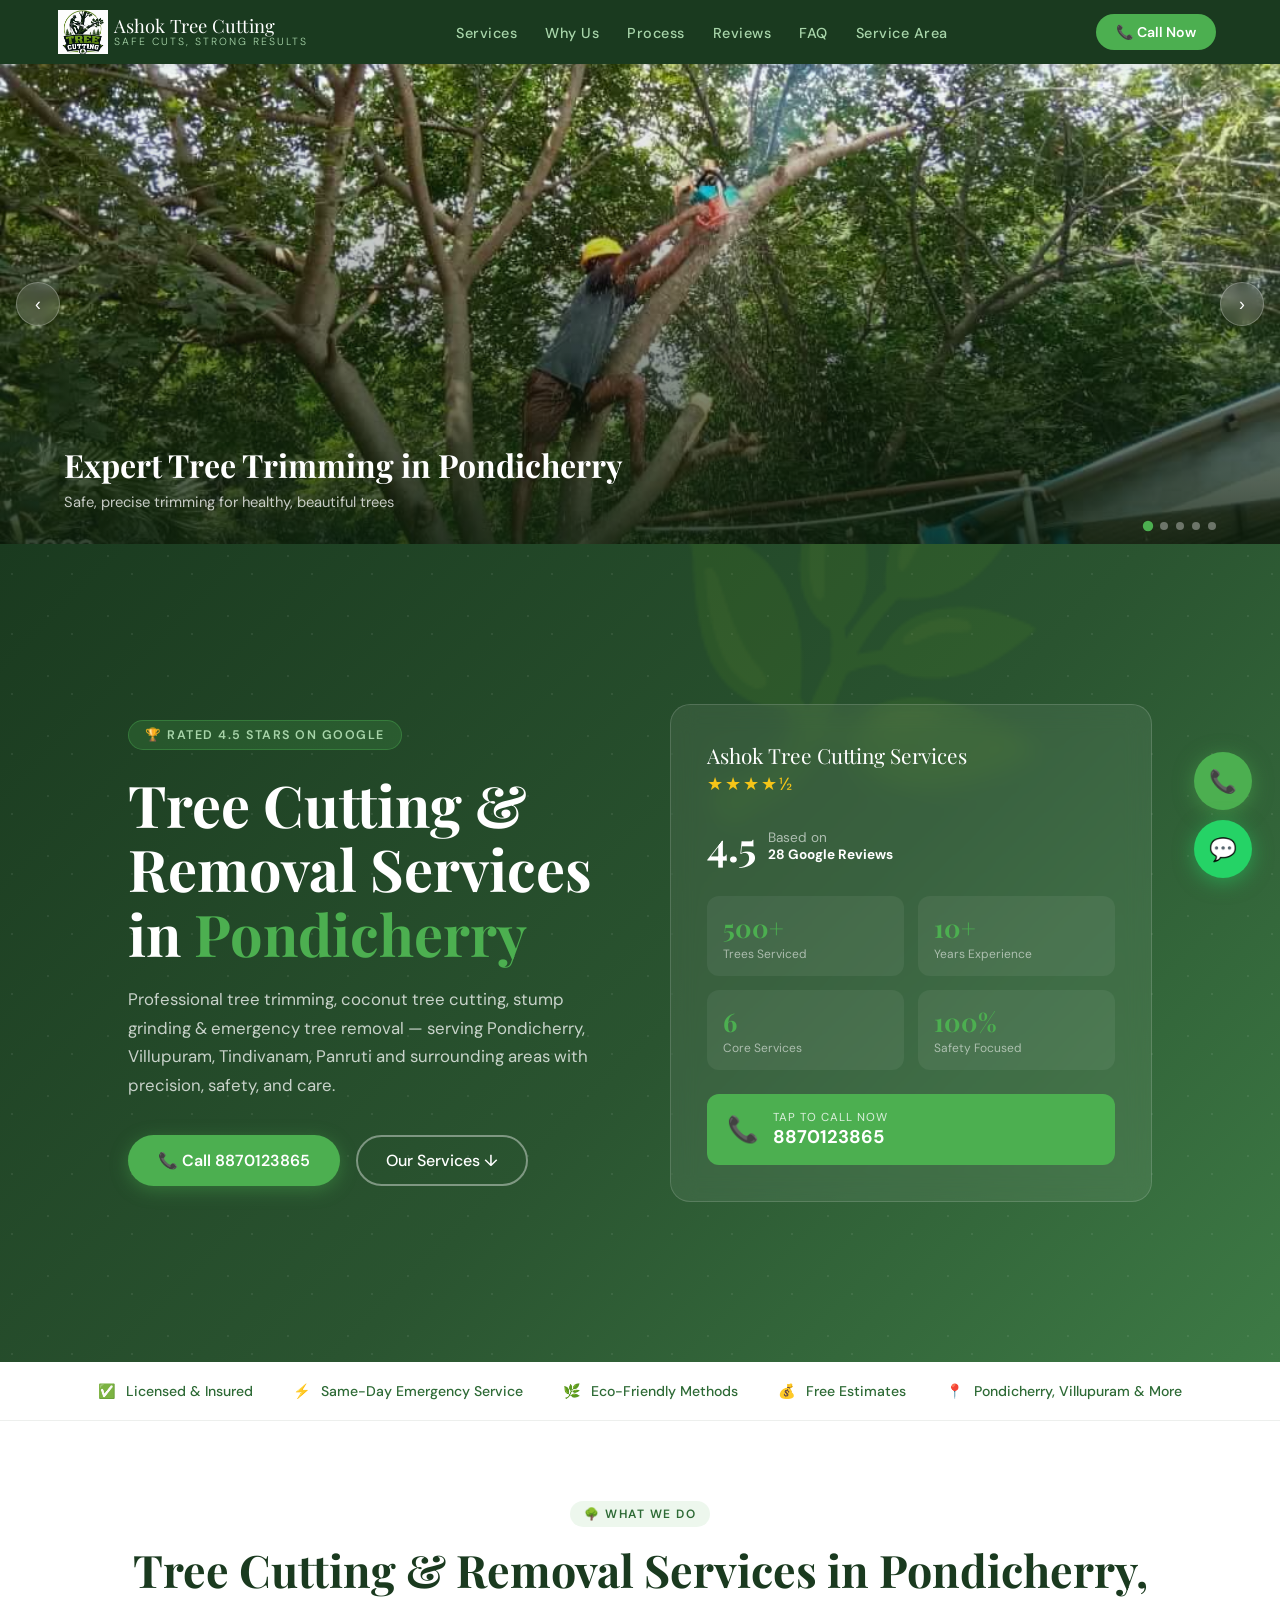
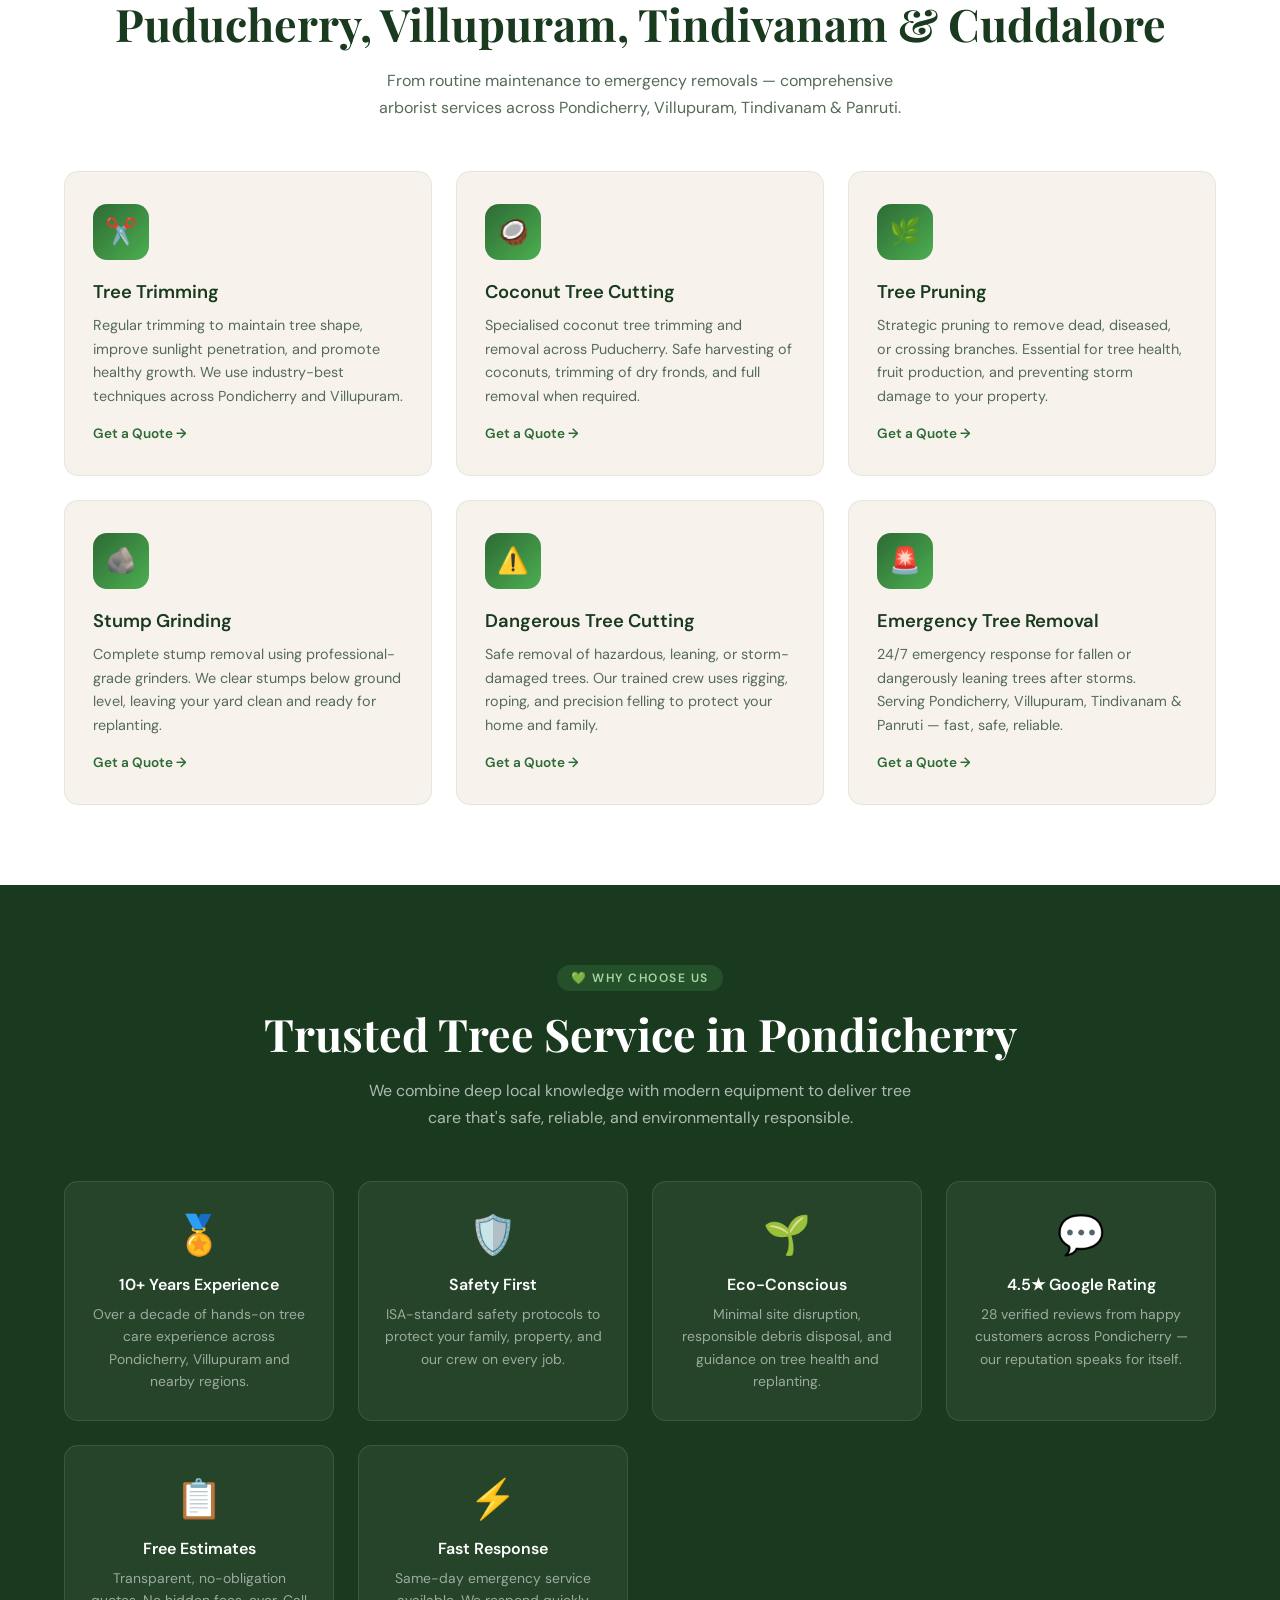
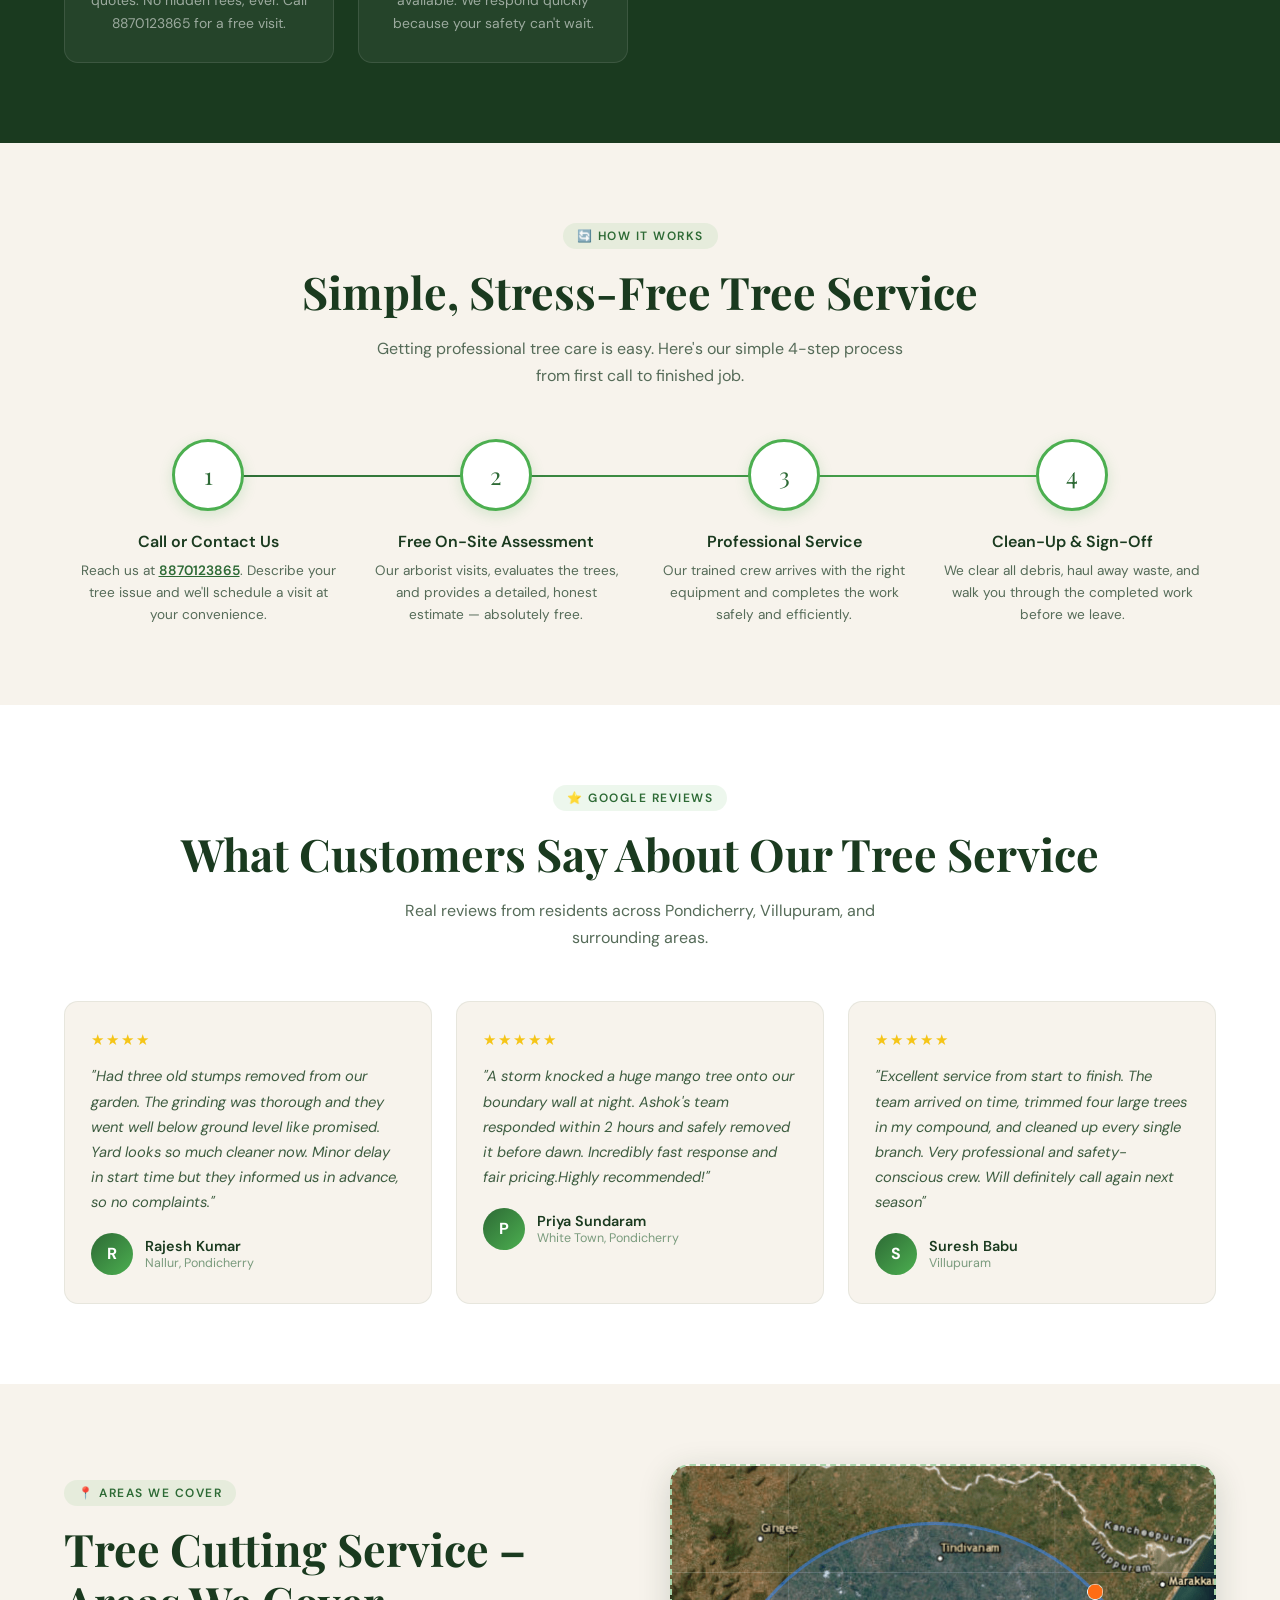
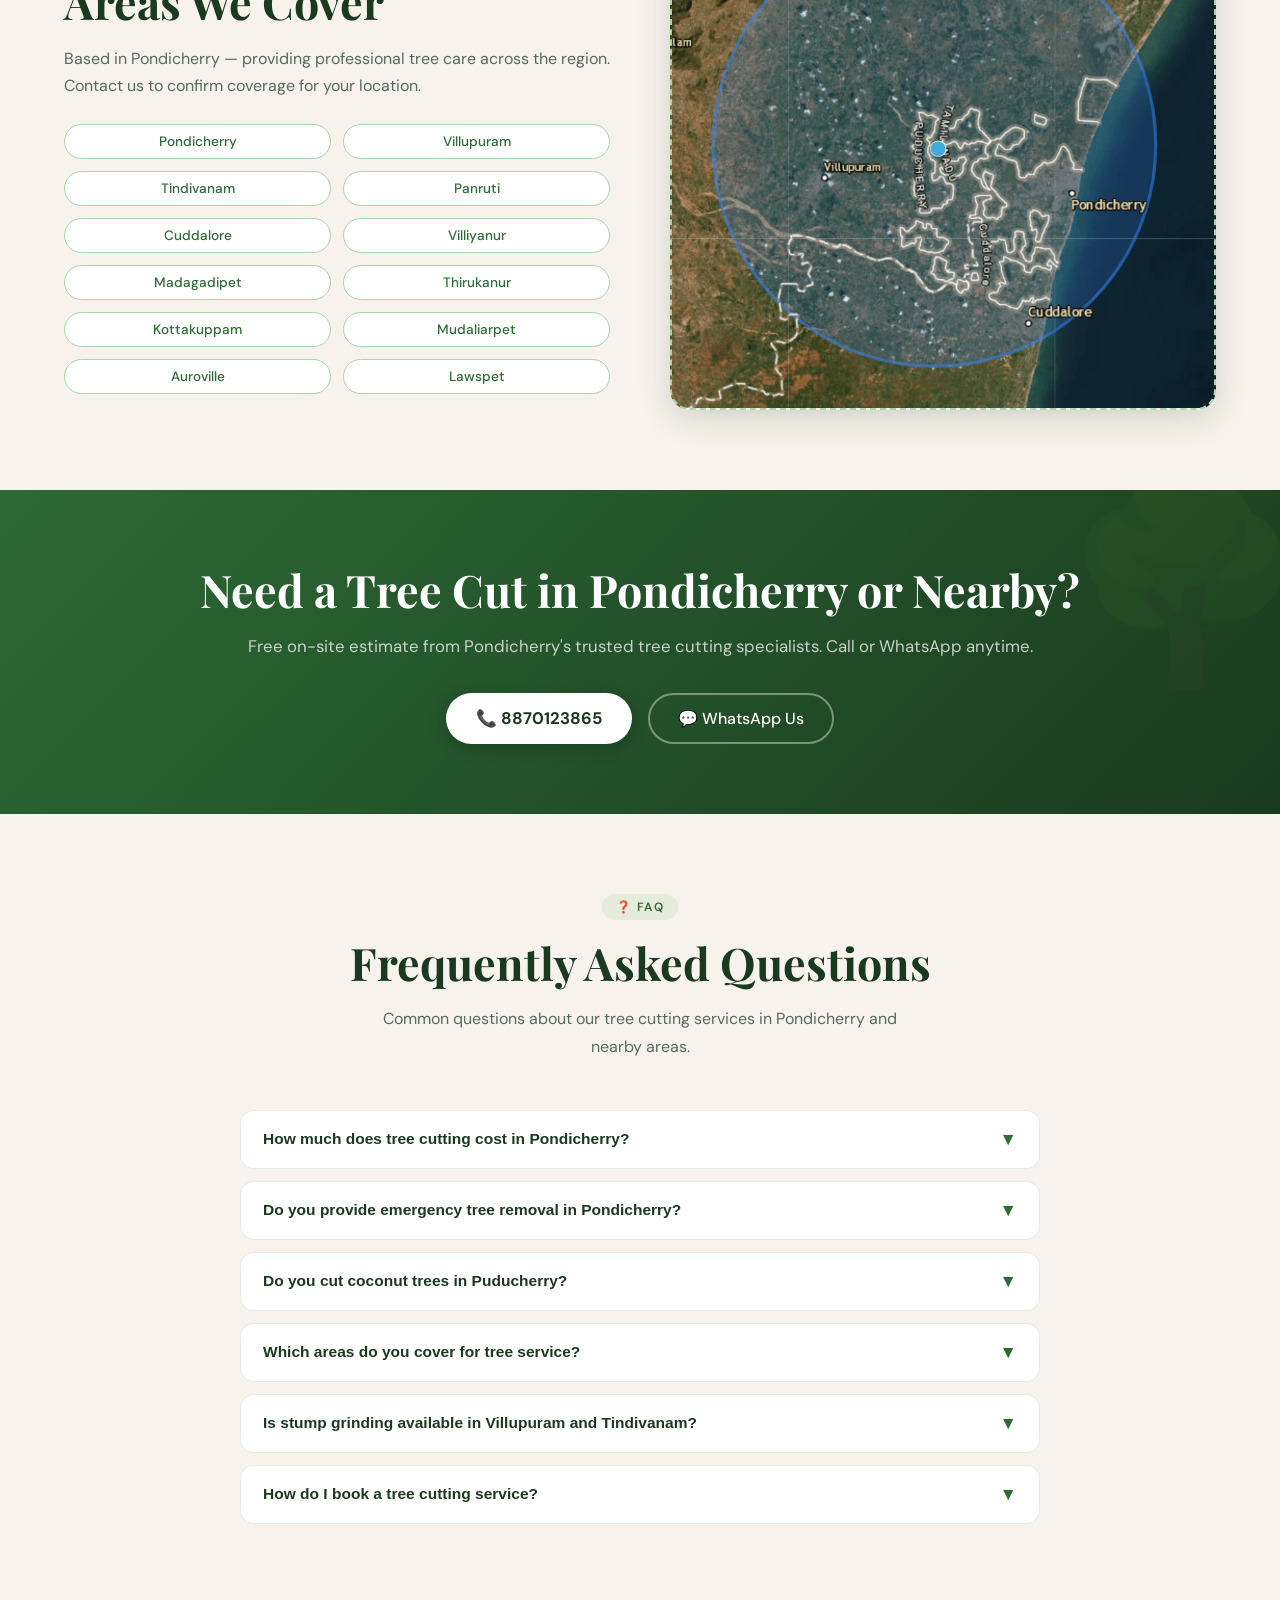
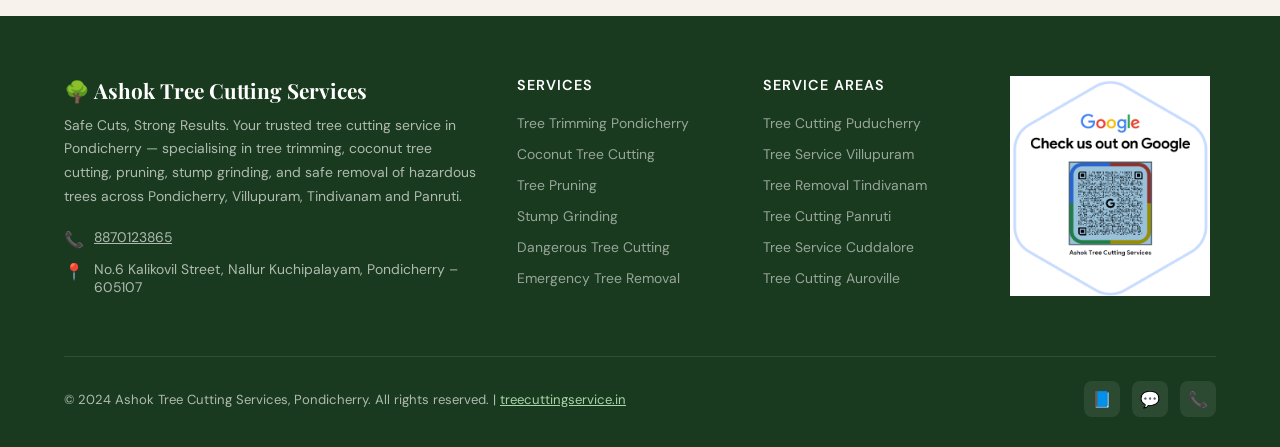
==== index.html @ ad593cc1 "fav icon changes" ====
<!DOCTYPE html>
<html lang="en">
<head>
  <meta charset="UTF-8" />
  <meta name="viewport" content="width=device-width, initial-scale=1.0"/>

  <!-- ════ PRIMARY SEO ════ -->
  <title>Tree Cutting Service in Pondicherry, Villupuram, Tindivanam & Panruti | Call 8870123865</title>
  <meta name="description" content="Professional tree cutting, coconut tree cutting, dangerous tree removal & stump grinding in Pondicherry, Villupuram, Tindivanam, Panruti, Cuddalore & nearby areas. Free estimates. Call 8870123865 anytime."/>
  <meta name="keywords" content="tree cutting Pondicherry, tree cutting near me, maram vettu Puducherry, tree removal Pondicherry, coconut tree cutting Puducherry, stump grinding Pondicherry, dangerous tree removal, tree trimming Villupuram, tree pruning Tindivanam, tree Pondicherry, emergency tree removal Panruti, tree cutting service Cuddalore, ped kato near me"/>
  <meta name="robots" content="index, follow, max-snippet:-1, max-image-preview:large, max-video-preview:-1"/>
  <meta name="author" content="Ashok Tree Cutting Services"/>
  <link rel="canonical" href="https://treecuttingservice.in/"/>

  
  <!-- ════ GEO TAGS ════ -->
  <meta name="geo.region" content="IN-PY"/>
  <meta name="geo.placename" content="Pondicherry, India"/>
  <meta name="geo.position" content="11.9416;79.8083"/>
  <meta name="ICBM" content="11.9416, 79.8083"/>

  <!-- ════ OPEN GRAPH ════ -->
  <meta property="og:title" content="Tree Cutting Service Pondicherry | Ashok Tree Cutting Services | 8870123865"/>
  <meta property="og:description" content="Expert tree cutting, pruning, stump grinding & emergency tree removal in Pondicherry, Villupuram, Tindivanam & Panruti. Rated 4.5★ on Google. Call now for a free estimate."/>
  <meta property="og:type" content="website"/>
  <meta property="og:url" content="https://treecuttingservice.in/"/>
  <meta property="og:image" content="https://treecuttingservice.in/images/tree-cutting-service.png"/>
  <meta property="og:image:alt" content="Professional tree cutting service in Pondicherry"/>
  <meta property="og:locale" content="en_IN"/>
  <meta property="og:site_name" content="Ashok Tree Cutting Services"/>

  <!-- ════ TWITTER CARD ════ -->
  <meta name="twitter:card" content="summary_large_image"/>
  <meta name="twitter:title" content="Tree Cutting Service Pondicherry | 8870123865"/>
  <meta name="twitter:description" content="Professional tree cutting & removal in Pondicherry, Villupuram, Tindivanam & Panruti. Free estimates. Call 8870123865."/>
  <meta name="twitter:image" content="https://treecuttingservice.in/images/tree-cutting-service.png"/>

  <!-- ════ FONTS ════ -->
  <link rel="preconnect" href="https://fonts.googleapis.com"/>
  <link rel="preconnect" href="https://fonts.gstatic.com" crossorigin/>
  <link href="https://fonts.googleapis.com/css2?family=Playfair+Display:wght@700;900&family=DM+Sans:wght@300;400;500;600&display=swap" rel="stylesheet"/>

  <!-- ════ SCHEMA — LocalBusiness + Service + FAQPage ════ --> 
  <link rel="icon" href="/images/favicon.ico" sizes="any">
<link rel="icon" type="image/png" href="/images/favicon-32x32.png">
<link rel="apple-touch-icon" href="/images/apple-touch-icon.png">

 <link rel="stylesheet" href="style.css" />
</head>
<body>

<!-- FLOATING BUTTONS -->
<a class="float-call" href="tel:8870123865" aria-label="Call Ashok Tree Cutting Services" title="Call Now">📞</a>
<a class="float-wa" href="https://wa.me/918870123865" aria-label="WhatsApp Ashok Tree Cutting Services" title="WhatsApp" target="_blank" rel="noopener">💬</a>

<!-- NAV -->
<nav id="main-nav" role="navigation" aria-label="Main navigation">
  <a class="nav-logo" href="/" aria-label="Ashok Tree Cutting Services Home">
    <div class="nav-logo-icon" aria-hidden="true"><img style="width: 50px;" src='images/tree-cutting-service.png'></div>
    <div class="nav-logo-text">
      Ashok Tree Cutting
      <span>Safe Cuts, Strong Results</span>
    </div>
  </a>
  <ul class="nav-links" role="menubar">
    <li role="none"><a href="#services" role="menuitem">Services</a></li>
    <li role="none"><a href="#whyus" role="menuitem">Why Us</a></li>
    <li role="none"><a href="#process" role="menuitem">Process</a></li>
    <li role="none"><a href="#reviews" role="menuitem">Reviews</a></li>
    <li role="none"><a href="#faq" role="menuitem">FAQ</a></li>
    <li role="none"><a href="#area" role="menuitem">Service Area</a></li>
  </ul>
  <a class="nav-cta" href="tel:8870123865">📞 Call Now</a>
  <button class="hamburger" id="hamburger-btn" aria-label="Toggle navigation menu" aria-expanded="false">
    <span></span><span></span><span></span>
  </button>
</nav>

<!-- IMAGE SLIDER — Work showcase -->
<div class="slider-section" aria-label="Our work photo gallery">
  <div class="slider-wrap" role="region" aria-label="Image slider">
    <div class="slide slide-1 active" role="img" aria-label="Professional tree trimming service in Pondicherry">
      <div class="slide-bg"></div>
      <div class="slide-caption">
        <h2>Expert Tree Trimming in Pondicherry</h2>
        <p>Safe, precise trimming for healthy, beautiful trees</p>
      </div>
    </div>
    <div class="slide slide-2" role="img" aria-label="Eco-friendly tree care and conservation">
      <div class="slide-bg"></div>
      <div class="slide-caption">
        <h2>Eco-Friendly Tree Care</h2>
        <p>We protect and nurture your trees using sustainable methods</p>
      </div>
    </div>
    <div class="slide slide-3" role="img" aria-label="Tree removal service after storm damage">
      <div class="slide-bg"></div>
      <div class="slide-caption">
        <h2>Emergency Tree Removal – 24/7</h2>
        <p>Storm damage? We respond fast to protect your home</p>
      </div>
    </div>
    <div class="slide slide-4" role="img" aria-label="Stump grinding and removal service">
      <div class="slide-bg"></div>
      <div class="slide-caption">
        <h2>Stump Grinding & Removal</h2>
        <p>Complete stump clearance for a clean, safe yard</p>
      </div>
    </div>
    <div class="slide slide-5" role="img" aria-label="Tree pruning service in Villupuram and Tindivanam">
      <div class="slide-bg"></div>
      <div class="slide-caption">
        <h2>Serving Villupuram, Tindivanam & Panruti</h2>
        <p>Professional arborist services across South Tamil Nadu</p>
      </div>
    </div>
    <button class="slider-btn prev" id="slider-prev" aria-label="Previous slide">&#8249;</button>
    <button class="slider-btn next" id="slider-next" aria-label="Next slide">&#8250;</button>
    <div class="slider-dots" role="tablist" aria-label="Slider navigation">
      <button class="dot active" data-slide="0" role="tab" aria-label="Slide 1" aria-selected="true"></button>
      <button class="dot" data-slide="1" role="tab" aria-label="Slide 2" aria-selected="false"></button>
      <button class="dot" data-slide="2" role="tab" aria-label="Slide 3" aria-selected="false"></button>
      <button class="dot" data-slide="3" role="tab" aria-label="Slide 4" aria-selected="false"></button>
      <button class="dot" data-slide="4" role="tab" aria-label="Slide 5" aria-selected="false"></button>
    </div>
  </div>
</div>

<!-- HERO -->
<section class="hero" aria-label="Hero section">
  <div class="hero-bg-pattern" aria-hidden="true"></div>
  <div class="hero-leaves" aria-hidden="true">🌿</div>
  <div class="hero-content">
    <div class="hero-left fade-in">
      <div class="hero-badge">🏆 Rated 4.5 Stars on Google</div>
      <h1>Tree Cutting &amp; Removal Services in <em>Pondicherry</em></h1>
      <p class="hero-desc">Professional tree trimming, coconut tree cutting, stump grinding &amp; emergency tree removal — serving Pondicherry, Villupuram, Tindivanam, Panruti and surrounding areas with precision, safety, and care.</p>
      <div class="hero-actions">
        <a class="btn-primary" href="tel:8870123865">📞 Call 8870123865</a>
        <a class="btn-outline" href="#services">Our Services ↓</a>
      </div>
    </div>
    <div class="hero-card fade-in" aria-label="Business rating card">
      <div>
        <div class="hero-card-title">Ashok Tree Cutting Services</div>
        <div class="stars" aria-label="4.5 stars out of 5">★★★★½</div>
      </div>
      <div class="rating-row">
        <div class="rating-num">4.5</div>
        <div class="rating-meta">Based on<br/><strong style="color:#fff">28 Google Reviews</strong></div>
      </div>
      <div class="stat-grid">
        <div class="stat-item"><div class="stat-num">500+</div><div class="stat-label">Trees Serviced</div></div>
        <div class="stat-item"><div class="stat-num">10+</div><div class="stat-label">Years Experience</div></div>
        <div class="stat-item"><div class="stat-num">6</div><div class="stat-label">Core Services</div></div>
        <div class="stat-item"><div class="stat-num">100%</div><div class="stat-label">Safety Focused</div></div>
      </div>
      <a class="contact-quick" href="tel:8870123865" aria-label="Call 8870123865">
        <div class="contact-quick-icon" aria-hidden="true">📞</div>
        <div class="contact-quick-text">
          <span>Tap to call now</span>
          <strong>8870123865</strong>
        </div>
      </a>
    </div>
  </div>
</section>

<!-- TRUST BAR -->
<div class="trust-bar" role="list" aria-label="Trust signals">
  <div class="trust-item" role="listitem"><span aria-hidden="true">✅</span> Licensed &amp; Insured</div>
  <div class="trust-item" role="listitem"><span aria-hidden="true">⚡</span> Same-Day Emergency Service</div>
  <div class="trust-item" role="listitem"><span aria-hidden="true">🌿</span> Eco-Friendly Methods</div>
  <div class="trust-item" role="listitem"><span aria-hidden="true">💰</span> Free Estimates</div>
  <div class="trust-item" role="listitem"><span aria-hidden="true">📍</span> Pondicherry, Villupuram &amp; More</div>
</div>

<!-- SERVICES -->
<section id="services" class="services-bg" aria-labelledby="services-heading">
  <div class="section-header centered fade-in">
    <div class="section-tag">🌳 What We Do</div>
    <h1 class="section-title" id="services-heading">Tree Cutting &amp; Removal Services in Pondicherry, Puducherry, Villupuram, Tindivanam & Cuddalore</h1> 
    <p class="section-subtitle">From routine maintenance to emergency removals — comprehensive arborist services across Pondicherry, Villupuram, Tindivanam &amp; Panruti.</p>
  </div>
  <div class="services-grid fade-in">
    <article class="service-card">
      <div class="service-icon" aria-hidden="true">✂️</div>
      <h3>Tree Trimming</h3>
      <p>Regular trimming to maintain tree shape, improve sunlight penetration, and promote healthy growth. We use industry-best techniques across Pondicherry and Villupuram.</p>
      <a class="service-link" href="tel:8870123865" aria-label="Call for tree trimming quote">Get a Quote →</a>
    </article>
    <article class="service-card">
      <div class="service-icon" aria-hidden="true">🥥</div>
      <h3>Coconut Tree Cutting</h3>
      <p>Specialised coconut tree trimming and removal across Puducherry. Safe harvesting of coconuts, trimming of dry fronds, and full removal when required.</p>
      <a class="service-link" href="tel:8870123865" aria-label="Call for coconut tree cutting quote">Get a Quote →</a>
    </article>
    <article class="service-card">
      <div class="service-icon" aria-hidden="true">🌿</div>
      <h3>Tree Pruning</h3>
      <p>Strategic pruning to remove dead, diseased, or crossing branches. Essential for tree health, fruit production, and preventing storm damage to your property.</p>
      <a class="service-link" href="tel:8870123865" aria-label="Call for tree pruning quote">Get a Quote →</a>
    </article>
    <article class="service-card">
      <div class="service-icon" aria-hidden="true">🪨</div>
      <h3>Stump Grinding</h3>
      <p>Complete stump removal using professional-grade grinders. We clear stumps below ground level, leaving your yard clean and ready for replanting.</p>
      <a class="service-link" href="tel:8870123865" aria-label="Call for stump grinding quote">Get a Quote →</a>
    </article>
    <article class="service-card">
      <div class="service-icon" aria-hidden="true">⚠️</div>
      <h3>Dangerous Tree Cutting</h3>
      <p>Safe removal of hazardous, leaning, or storm-damaged trees. Our trained crew uses rigging, roping, and precision felling to protect your home and family.</p>
      <a class="service-link" href="tel:8870123865" aria-label="Call for dangerous tree cutting quote">Get a Quote →</a>
    </article>
    <article class="service-card">
      <div class="service-icon" aria-hidden="true">🚨</div>
      <h3>Emergency Tree Removal</h3>
      <p>24/7 emergency response for fallen or dangerously leaning trees after storms. Serving Pondicherry, Villupuram, Tindivanam &amp; Panruti — fast, safe, reliable.</p>
      <a class="service-link" href="tel:8870123865" aria-label="Call for emergency tree removal">Get a Quote →</a>
    </article>
  </div>
</section>

<!-- WHY US -->
<section id="whyus" class="whyus-bg" aria-labelledby="whyus-heading">
  <div class="section-header centered fade-in">
    <div class="section-tag">💚 Why Choose Us</div>
    <h2 class="section-title" id="whyus-heading">Trusted Tree Service in Pondicherry</h2>
    <p class="section-subtitle">We combine deep local knowledge with modern equipment to deliver tree care that's safe, reliable, and environmentally responsible.</p>
  </div>
  <div class="whyus-grid fade-in">
    <div class="whyus-card"><div class="big-icon" aria-hidden="true">🏅</div><h4>10+ Years Experience</h4><p>Over a decade of hands-on tree care experience across Pondicherry, Villupuram and nearby regions.</p></div>
    <div class="whyus-card"><div class="big-icon" aria-hidden="true">🛡️</div><h4>Safety First</h4><p>ISA-standard safety protocols to protect your family, property, and our crew on every job.</p></div>
    <div class="whyus-card"><div class="big-icon" aria-hidden="true">🌱</div><h4>Eco-Conscious</h4><p>Minimal site disruption, responsible debris disposal, and guidance on tree health and replanting.</p></div>
    <div class="whyus-card"><div class="big-icon" aria-hidden="true">💬</div><h4>4.5★ Google Rating</h4><p>28 verified reviews from happy customers across Pondicherry — our reputation speaks for itself.</p></div>
    <div class="whyus-card"><div class="big-icon" aria-hidden="true">📋</div><h4>Free Estimates</h4><p>Transparent, no-obligation quotes. No hidden fees, ever. Call 8870123865 for a free visit.</p></div>
    <div class="whyus-card"><div class="big-icon" aria-hidden="true">⚡</div><h4>Fast Response</h4><p>Same-day emergency service available. We respond quickly because your safety can't wait.</p></div>
  </div>
</section>

<!-- PROCESS -->
<section id="process" class="process-bg" aria-labelledby="process-heading">
  <div class="section-header centered fade-in">
    <div class="section-tag">🔄 How It Works</div>
    <h2 class="section-title" id="process-heading">Simple, Stress-Free Tree Service</h2>
    <p class="section-subtitle">Getting professional tree care is easy. Here's our simple 4-step process from first call to finished job.</p>
  </div>
  <div class="process-steps fade-in">
    <div class="process-step"><div class="step-num">1</div><h4>Call or Contact Us</h4><p>Reach us at <a href="tel:8870123865" style="color:var(--green-mid);font-weight:600">8870123865</a>. Describe your tree issue and we'll schedule a visit at your convenience.</p></div>
    <div class="process-step"><div class="step-num">2</div><h4>Free On-Site Assessment</h4><p>Our arborist visits, evaluates the trees, and provides a detailed, honest estimate — absolutely free.</p></div>
    <div class="process-step"><div class="step-num">3</div><h4>Professional Service</h4><p>Our trained crew arrives with the right equipment and completes the work safely and efficiently.</p></div>
    <div class="process-step"><div class="step-num">4</div><h4>Clean-Up &amp; Sign-Off</h4><p>We clear all debris, haul away waste, and walk you through the completed work before we leave.</p></div>
  </div>
</section>

<!-- REVIEWS -->
<section id="reviews" class="testimonials-bg" aria-labelledby="reviews-heading">
  <div class="section-header centered fade-in">
    <div class="section-tag">⭐ Google Reviews</div>
    <h2 class="section-title" id="reviews-heading">What Customers Say About Our Tree Service</h2>
    <p class="section-subtitle">Real reviews from residents across Pondicherry, Villupuram, and surrounding areas.</p>
  </div>
  <div class="reviews-grid fade-in">
    <article class="review-card" itemscope itemtype="https://schema.org/Review">
      <div class="review-stars" aria-label="4 stars">★★★★</div>
      <p class="review-text" itemprop="reviewBody">"Had three old stumps removed from our garden. The grinding was thorough and they went well below ground level like promised. Yard looks so much cleaner now. Minor delay in start time but they informed us in advance, so no complaints."</p>
      <div class="reviewer" itemprop="author" itemscope itemtype="https://schema.org/Person">
        <div class="reviewer-avatar" aria-hidden="true">R</div>
        <div><div class="reviewer-name" itemprop="name">Rajesh Kumar</div><div class="reviewer-location">Nallur, Pondicherry</div></div>
      </div>
    </article>
    <article class="review-card" itemscope itemtype="https://schema.org/Review">
      <div class="review-stars" aria-label="5 stars">★★★★★</div>
      <p class="review-text" itemprop="reviewBody">"A storm knocked a huge mango tree onto our boundary wall at night. Ashok's team responded within 2 hours and safely removed it before dawn. Incredibly fast response and fair pricing.Highly recommended!"</p>
      <div class="reviewer" itemprop="author" itemscope itemtype="https://schema.org/Person">
        <div class="reviewer-avatar" aria-hidden="true">P</div>
        <div><div class="reviewer-name" itemprop="name">Priya Sundaram</div><div class="reviewer-location">White Town, Pondicherry</div></div>
      </div>
    </article>
    <article class="review-card" itemscope itemtype="https://schema.org/Review">
      <div class="review-stars" aria-label="5 stars">★★★★★</div>
      <p class="review-text" itemprop="reviewBody">"Excellent service from start to finish. The team arrived on time, trimmed four large trees in my compound, and cleaned up every single branch. Very professional and safety-conscious crew. Will definitely call again next season"</p>
      <div class="reviewer" itemprop="author" itemscope itemtype="https://schema.org/Person">
        <div class="reviewer-avatar" aria-hidden="true">S</div>
        <div><div class="reviewer-name" itemprop="name">Suresh Babu</div><div class="reviewer-location">Villupuram</div></div>
      </div>
    </article>
  </div>
</section>



<!-- SERVICE AREA -->
<section id="area" class="area-bg" aria-labelledby="area-heading">
  <div class="area-grid fade-in">
    <div>
      <div class="section-tag">📍 Areas We Cover</div>
      <h2 class="section-title" id="area-heading">Tree Cutting Service – Areas We Cover</h2>
      <p class="section-subtitle">Based in Pondicherry — providing professional tree care across the region. Contact us to confirm coverage for your location.</p>
      <div class="area-list" role="list">
        <div class="area-tag" role="listitem">Pondicherry</div>
        <div class="area-tag" role="listitem">Villupuram</div>
        <div class="area-tag" role="listitem">Tindivanam</div>
        <div class="area-tag" role="listitem">Panruti</div>
        <div class="area-tag" role="listitem">Cuddalore</div>
        <div class="area-tag" role="listitem">Villiyanur</div>
        <div class="area-tag" role="listitem">Madagadipet</div>
        <div class="area-tag" role="listitem">Thirukanur</div>
        <div class="area-tag" role="listitem">Kottakuppam</div>
        <div class="area-tag" role="listitem">Mudaliarpet</div>
        <div class="area-tag" role="listitem">Auroville</div>
        <div class="area-tag" role="listitem">Lawspet</div>
      </div>
    </div>
    <div style="cursor: pointer;" class="area-map" onclick='window.open("https://maps.app.goo.gl/jBkQuFnQDgbugP4N7", "_blank")'>
      <!-- <a href="https://maps.app.goo.gl/jBkQuFnQDgbugP4N7" target="_blank" rel="noopener" aria-label="View our location on Google Maps"></a> -->
       <!-- <div class="map-icon" aria-hidden="true">🗺️</div>
      <strong style="color:var(--green-deep);font-size:1rem">Ashok Tree Cutting Services</strong>
      <p>Nallur Kuchipalayam, Pondicherry – 605107</p> -->
      <!-- <a class="btn-primary" style="margin-top:8px" href="https://maps.app.goo.gl/jBkQuFnQDgbugP4N7" target="_blank" rel="noopener" aria-label="View our location on Google Maps">📍 View on Google Maps</a> -->
    </div>
  </div>
</section>

<!-- CTA BAND -->
<section class="cta-band" aria-label="Call to action">
  <h2>Need a Tree Cut in Pondicherry or Nearby?</h2>
  <p>Free on-site estimate from Pondicherry's trusted tree cutting specialists. Call or WhatsApp anytime.</p>
  <div class="cta-actions">
    <a class="cta-phone" href="tel:8870123865" aria-label="Call 8870123865">📞 8870123865</a>
    <a class="btn-outline" href="https://wa.me/918870123865" target="_blank" rel="noopener" aria-label="WhatsApp us">💬 WhatsApp Us</a>
  </div>
</section>
<!-- FAQ — Schema-powered -->
<section id="faq" class="faq-bg" aria-labelledby="faq-heading">
  <div class="section-header centered fade-in">
    <div class="section-tag">❓ FAQ</div>
    <h2 class="section-title" id="faq-heading">Frequently Asked Questions</h2>
    <p class="section-subtitle">Common questions about our tree cutting services in Pondicherry and nearby areas.</p>
  </div>
  <div class="faq-list fade-in">
    <div class="faq-item">
      <button class="faq-q" aria-expanded="false">How much does tree cutting cost in Pondicherry? <span class="faq-arrow" aria-hidden="true">▼</span></button>
      <div class="faq-a">Tree cutting costs vary by tree size, species, and job complexity. We offer free on-site estimates with no obligation. Call 8870123865 and we'll visit and quote at no charge.</div>
    </div>
    <div class="faq-item">
      <button class="faq-q" aria-expanded="false">Do you provide emergency tree removal in Pondicherry? <span class="faq-arrow" aria-hidden="true">▼</span></button>
      <div class="faq-a">Yes. We provide 24/7 emergency tree removal across Pondicherry, Villupuram, Tindivanam, and Panruti. Call 8870123865 any time day or night for immediate help.</div>
    </div>
    <div class="faq-item">
      <button class="faq-q" aria-expanded="false">Do you cut coconut trees in Puducherry? <span class="faq-arrow" aria-hidden="true">▼</span></button>
      <div class="faq-a">Yes, coconut tree cutting and trimming is one of our most popular services. We handle frond removal, full coconut tree felling, and stump grinding throughout Puducherry.</div>
    </div>
    <div class="faq-item">
      <button class="faq-q" aria-expanded="false">Which areas do you cover for tree service? <span class="faq-arrow" aria-hidden="true">▼</span></button>
      <div class="faq-a">We serve Pondicherry (Puducherry), Villupuram, Tindivanam, Panruti, Cuddalore, Villiyanur, Madagadipet, Thirukanur, Kottakuppam, Mudaliarpet, and Auroville area.</div>
    </div>
    <div class="faq-item">
      <button class="faq-q" aria-expanded="false">Is stump grinding available in Villupuram and Tindivanam? <span class="faq-arrow" aria-hidden="true">▼</span></button>
      <div class="faq-a">Yes, our stump grinding service covers Villupuram, Tindivanam, Panruti, and surrounding towns. We bring all necessary equipment and leave the area completely clean.</div>
    </div>
    <div class="faq-item">
      <button class="faq-q" aria-expanded="false">How do I book a tree cutting service? <span class="faq-arrow" aria-hidden="true">▼</span></button>
      <div class="faq-a">Simply call or WhatsApp us at 8870123865. Describe your requirement, share your location, and we'll schedule a free on-site assessment at your earliest convenience.</div>
    </div>
  </div>
</section>
<!-- FOOTER -->
<footer role="contentinfo">
  <div class="footer-grid">
    <div class="footer-brand">
      <h3>🌳 Ashok Tree Cutting Services</h3>
      <p>Safe Cuts, Strong Results. Your trusted tree cutting service in Pondicherry — specialising in tree trimming, coconut tree cutting, pruning, stump grinding, and safe removal of hazardous trees across Pondicherry, Villupuram, Tindivanam and Panruti.</p>
      <div class="footer-contact-item"><span class="ci-icon" aria-hidden="true">📞</span><a href="tel:8870123865" style="color:inherit">8870123865</a></div>
      <div class="footer-contact-item"><span class="ci-icon" aria-hidden="true">📍</span><span>No.6 Kalikovil Street, Nallur Kuchipalayam, Pondicherry – 605107</span></div>
    </div>
    <div class="footer-col">
      <h4>Services</h4>
      <ul>
        <li><a href="#services">Tree Trimming Pondicherry</a></li>
        <li><a href="#services">Coconut Tree Cutting</a></li>
        <li><a href="#services">Tree Pruning</a></li>
        <li><a href="#services">Stump Grinding</a></li>
        <li><a href="#services">Dangerous Tree Cutting</a></li>
        <li><a href="#services">Emergency Tree Removal</a></li>
      </ul>
    </div> 
    <div class="footer-col">
      <h4>Service Areas</h4>
      <ul>
        <li><a href="#area">Tree Cutting Puducherry</a></li>
        <li><a href="#area">Tree Service Villupuram</a></li>
        <li><a href="#area">Tree Removal Tindivanam</a></li>
        <li><a href="#area">Tree Cutting Panruti</a></li>
        <li><a href="#area">Tree Service Cuddalore</a></li>
        <li><a href="#area">Tree Cutting Auroville</a></li>
      </ul>
    </div>
    <div class="footer-col">
      <img  style="width: 200px;" src="images/ashok-tree-cutting-service-google-business-account.png" alt="Ashok Tree Cutting Services Google Business Account" class="footer-logo"/>
      <!-- <h4>Quick Links</h4>
      <ul>
        <li><a href="#services">Our Services</a></li>
        <li><a href="#whyus">Why Choose Us</a></li>
        <li><a href="#process">How It Works</a></li>
        <li><a href="#reviews">Customer Reviews</a></li>
        <li><a href="#faq">FAQ</a></li>
        <li><a href="#area">Service Areas</a></li>
      </ul> -->
    </div>
  </div>
  <div class="footer-bottom">
    <div>© 2024 Ashok Tree Cutting Services, Pondicherry. All rights reserved. | <a href="https://treecuttingservice.in/" style="color:var(--green-light)">treecuttingservice.in</a></div>
    <div class="social-links">
      <a class="social-link" href="#" title="Facebook" aria-label="Facebook">📘</a>
      <a class="social-link" href="https://wa.me/918870123865" title="WhatsApp" aria-label="WhatsApp">💬</a>
      <a class="social-link" href="tel:8870123865" title="Call" aria-label="Call us">📞</a>
    </div>
  </div>
</footer>
<script type="application/ld+json">
  {
    "@context": "https://schema.org",
    "@graph": [
      {
        "@type": "LocalBusiness",
        "@id": "https://treecuttingservice.in/#business",
        "name": "Ashok Tree Cutting Services",
        "alternateName": ["Ashok Tree Cutting", "Tree Cutting Service"],
        "url": "https://treecuttingservice.in/",
        "logo": "https://treecuttingservice.in/images/tree-cutting-service.png",
        "image": "https://treecuttingservice.in/images/tree-cutting-service.png",
        "description": "Professional tree cutting, pruning, stump grinding, dangerous tree removal and coconut tree cutting services in Pondicherry, Villupuram, Tindivanam, Panruti and surrounding areas.",
        "telephone": "+91-8870123865",
        "priceRange": "₹₹",
        "slogan": "Safe Cuts, Strong Results",
        "foundingDate": "2013",
        "address": {
          "@type": "PostalAddress",
          "streetAddress": "No.6 Kalikovil Street, Nallur Kuchipalayam",
          "addressLocality": "Puducherry",
          "addressRegion": "Puducherry",
          "postalCode": "605107",
          "addressCountry": "IN"
        },
        "geo": {
          "@type": "GeoCoordinates",
          "latitude": 11.9416,
          "longitude": 79.8083
        },
        "openingHoursSpecification": [
          {
            "@type": "OpeningHoursSpecification",
            "dayOfWeek": ["Monday","Tuesday","Wednesday","Thursday","Friday","Saturday","Sunday"],
            "opens": "06:00",
            "closes": "20:00"
          }
        ],
        "areaServed": [
          {"@type": "City", "name": "Puducherry"},
          {"@type": "City", "name": "Villupuram"},
          {"@type": "City", "name": "Tindivanam"},
          {"@type": "City", "name": "Panruti"},
          {"@type": "City", "name": "Cuddalore"},
          {"@type": "City", "name": "Villiyanur"},
          {"@type": "City", "name": "Madagadipet"},
          {"@type": "City", "name": "Thirukanur"}
        ],
        "aggregateRating": {
          "@type": "AggregateRating",
          "ratingValue": "4.5",
          "reviewCount": "28",
          "bestRating": "5"
        },
        "hasOfferCatalog": {
          "@type": "OfferCatalog",
          "name": "Tree Care Services",
          "itemListElement": [
            {"@type": "Offer", "itemOffered": {"@type": "Service", "name": "Tree Trimming", "description": "Professional tree trimming to maintain shape and health"}},
            {"@type": "Offer", "itemOffered": {"@type": "Service", "name": "Tree Pruning", "description": "Strategic pruning to remove dead and diseased branches"}},
            {"@type": "Offer", "itemOffered": {"@type": "Service", "name": "Stump Grinding", "description": "Complete stump removal using professional-grade grinders"}},
            {"@type": "Offer", "itemOffered": {"@type": "Service", "name": "Dangerous Tree Cutting", "description": "Safe removal of hazardous or storm-damaged trees"}},
            {"@type": "Offer", "itemOffered": {"@type": "Service", "name": "Coconut Tree Cutting", "description": "Specialised coconut tree trimming and removal"}},
            {"@type": "Offer", "itemOffered": {"@type": "Service", "name": "Emergency Tree Removal", "description": "24/7 emergency tree removal after storms"}}
          ]
        },
        "sameAs": [
          "https://maps.app.goo.gl/jBkQuFnQDgbugP4N7",
          "https://wa.me/918870123865"
        ]
      },
      {
        "@type": "FAQPage",
        "mainEntity": [
          {
            "@type": "Question",
            "name": "How much does tree cutting cost in Pondicherry?",
            "acceptedAnswer": {"@type": "Answer", "text": "Tree cutting costs in Pondicherry vary depending on tree size, location, and type of service. Ashok Tree Cutting Services offers free on-site estimates. Call 8870123865 for a quote."}
          },
          {
            "@type": "Question",
            "name": "Do you provide emergency tree removal in Pondicherry?",
            "acceptedAnswer": {"@type": "Answer", "text": "Yes, we provide 24/7 emergency tree removal across Pondicherry, Villupuram, Tindivanam and Panruti. Call 8870123865 any time for immediate assistance."}
          },
          {
            "@type": "Question",
            "name": "Which areas do you serve for tree cutting?",
            "acceptedAnswer": {"@type": "Answer", "text": "We serve Pondicherry, Villupuram, Tindivanam, Panruti, Cuddalore, Villiyanur, Madagadipet, Thirukanur, Auroville and surrounding areas."}
          },
          {
            "@type": "Question",
            "name": "Do you cut coconut trees in Puducherry?",
            "acceptedAnswer": {"@type": "Answer", "text": "Yes, we specialise in coconut tree trimming, cutting and full removal across Puducherry and nearby districts."}
          }
        ]
      }
    ]
  }
  </script>
<script>
  /* ── IMAGE SLIDER ── */
  const slides = document.querySelectorAll('.slide');
  const dots = document.querySelectorAll('.dot');
  let current = 0, timer;

  function goTo(n) {
    slides[current].classList.remove('active');
    dots[current].classList.remove('active');
    dots[current].setAttribute('aria-selected','false');
    current = (n + slides.length) % slides.length;
    slides[current].classList.add('active');
    dots[current].classList.add('active');
    dots[current].setAttribute('aria-selected','true');
  }
  function autoPlay() { timer = setInterval(() => goTo(current + 1), 4500); }
  function resetTimer() { clearInterval(timer); autoPlay(); }

  document.getElementById('slider-next').addEventListener('click', () => { goTo(current + 1); resetTimer(); });
  document.getElementById('slider-prev').addEventListener('click', () => { goTo(current - 1); resetTimer(); });
  dots.forEach(d => d.addEventListener('click', () => { goTo(+d.dataset.slide); resetTimer(); }));

  // Pause on hover
  document.querySelector('.slider-wrap').addEventListener('mouseenter', () => clearInterval(timer));
  document.querySelector('.slider-wrap').addEventListener('mouseleave', autoPlay);
  autoPlay();

  /* ── MOBILE NAV ── */
  const btn = document.getElementById('hamburger-btn');
  const nav = document.getElementById('main-nav');
  btn.addEventListener('click', () => {
    const open = nav.classList.toggle('nav-open');
    btn.setAttribute('aria-expanded', open);
  });

  /* ── FAQ ACCORDION ── */
  document.querySelectorAll('.faq-q').forEach(q => {
    q.addEventListener('click', () => {
      const expanded = q.getAttribute('aria-expanded') === 'true';
      // close all
      document.querySelectorAll('.faq-q').forEach(x => { x.setAttribute('aria-expanded','false'); x.nextElementSibling.classList.remove('open'); });
      if (!expanded) {
        q.setAttribute('aria-expanded','true');
        q.nextElementSibling.classList.add('open');
      }
    });
  });

  /* ── FADE-IN OBSERVER ── */
  const observer = new IntersectionObserver((entries) => {
    entries.forEach(e => { if (e.isIntersecting) { e.target.classList.add('visible'); observer.unobserve(e.target); } });
  }, { threshold: 0.1 });
  document.querySelectorAll('.fade-in').forEach(el => observer.observe(el));
</script>

</body>
</html>
---- style.css ----
:root {
      --green-deep:   #1a3a1f;
      --green-mid:    #2d6a35;
      --green-bright: #4caf50;
      --green-light:  #a8d5aa;
      --cream:        #f7f3ec;
      --white:        #ffffff;
      --shadow:       rgba(26,58,31,0.18);
      --radius:       14px;
    }
    *, *::before, *::after { box-sizing: border-box; margin: 0; padding: 0; }
    html { scroll-behavior: smooth; }
    body { font-family: 'DM Sans', sans-serif; background: var(--cream); color: var(--green-deep); overflow-x: hidden; }

    /* ── NAV ── */
    nav {
      position: sticky; top: 0; z-index: 100;
      background: var(--green-deep);
      display: flex; align-items: center; justify-content: space-between;
      padding: 0 5vw; height: 64px;
      box-shadow: 0 2px 18px var(--shadow);
    }
    .nav-logo { display: flex; align-items: center; gap: 12px; text-decoration: none; }
    .nav-logo-icon { width: 38px; height: 38px; background: var(--green-bright); border-radius: 50%; display: flex; align-items: center; justify-content: center; font-size: 20px; }
    .nav-logo-text { font-family: 'Playfair Display', serif; font-size: 1.15rem; color: var(--white); line-height: 1.1; }
    .nav-logo-text span { display: block; font-family: 'DM Sans', sans-serif; font-size: 0.65rem; font-weight: 300; color: var(--green-light); letter-spacing: 2px; text-transform: uppercase; }
    .nav-links { display: flex; gap: 28px; list-style: none; }
    .nav-links a { color: var(--green-light); text-decoration: none; font-size: 0.9rem; font-weight: 500; letter-spacing: 0.5px; transition: color .2s; }
    .nav-links a:hover { color: var(--white); }
    .nav-cta { background: var(--green-bright); color: var(--white); border: none; padding: 9px 20px; border-radius: 50px; font-size: 0.88rem; font-weight: 600; cursor: pointer; text-decoration: none; transition: background .2s, transform .15s; }
    .nav-cta:hover { background: #3d9941; transform: scale(1.04); }
    .hamburger { display: none; flex-direction: column; gap: 5px; cursor: pointer; background: none; border: none; padding: 4px; }
    .hamburger span { width: 24px; height: 2px; background: var(--white); border-radius: 2px; display: block; transition: .3s; }

    /* ── IMAGE SLIDER ── */
    .slider-section { position: relative; background: var(--green-deep); overflow: hidden; }
    .slider-wrap { position: relative; width: 100%; aspect-ratio: 16/6; min-height: 260px; max-height: 520px; }
    .slide { position: absolute; inset: 0; opacity: 0; transition: opacity .7s ease; display: flex; align-items: flex-end; }
    .slide.active { opacity: 1; }
    .slide-bg { position: absolute; inset: 0; background-size: cover; background-position: center; }
    .slide-bg::after { content: ''; position: absolute; inset: 0; background: linear-gradient(to top, rgba(10,30,12,0.82) 0%, rgba(10,30,12,0.25) 60%, transparent 100%); }
    .slide-caption { position: relative; z-index: 2; padding: 28px 5vw 32px; max-width: 700px; }
    .slide-caption h2 { font-family: 'Playfair Display', serif; font-size: clamp(1.2rem, 3vw, 2rem); color: var(--white); margin-bottom: 6px; }
    .slide-caption p { font-size: 0.92rem; color: rgba(255,255,255,0.75); }
    .slider-btn { position: absolute; top: 50%; transform: translateY(-50%); z-index: 10; background: rgba(255,255,255,0.15); backdrop-filter: blur(6px); border: 1px solid rgba(255,255,255,0.25); color: var(--white); width: 44px; height: 44px; border-radius: 50%; font-size: 1.1rem; cursor: pointer; display: flex; align-items: center; justify-content: center; transition: background .2s; }
    .slider-btn:hover { background: var(--green-bright); }
    .slider-btn.prev { left: 16px; }
    .slider-btn.next { right: 16px; }
    .slider-dots { position: absolute; bottom: 14px; right: 5vw; display: flex; gap: 8px; z-index: 10; }
    .dot { width: 8px; height: 8px; border-radius: 50%; background: rgba(255,255,255,0.35); cursor: pointer; transition: background .2s, transform .2s; border: none; padding: 0; }
    .dot.active { background: var(--green-bright); transform: scale(1.3); }
 
    /* Slide background images using Unsplash tree photos */
    .slide-1 .slide-bg { background-image: url('images/tree-cutting-pondicherry.jpg'); }
    .slide-2 .slide-bg { background-image: url('images/tree-cutting-trimming-service.png'); }
    .slide-3 .slide-bg { background-image: url('images/emergency-tree-removal.jpg'); }
    .slide-4 .slide-bg { background-image: url('images/tree-cutting-near-me.jpg'); }
    .slide-5 .slide-bg { background-image: url('https://images.unsplash.com/photo-1448375240586-882707db888b?w=1400&q=80&fit=crop'); }

    /* ── HERO ── */
    .hero { position: relative; min-height: 88vh; display: flex; align-items: center; overflow: hidden; background: linear-gradient(135deg, var(--green-deep) 0%, #2a5430 55%, #3d7a45 100%); }
    .hero-bg-pattern { position: absolute; inset: 0; opacity: 0.07; background-image: radial-gradient(circle at 20% 50%, #fff 1px, transparent 1px), radial-gradient(circle at 80% 20%, #fff 1px, transparent 1px); background-size: 60px 60px; }
    .hero-leaves { position: absolute; right: -60px; top: -60px; width: 55vw; max-width: 680px; opacity: 0.13; font-size: 320px; line-height: 1; pointer-events: none; user-select: none; }
    .hero-content { position: relative; z-index: 2; max-width: 1200px; margin: 0 auto; padding: 80px 5vw; display: grid; grid-template-columns: 1fr 1fr; gap: 60px; align-items: center; }
    .hero-badge { display: inline-flex; align-items: center; gap: 8px; background: rgba(76,175,80,0.2); border: 1px solid rgba(76,175,80,0.4); padding: 6px 16px; border-radius: 50px; margin-bottom: 22px; font-size: 0.78rem; font-weight: 600; letter-spacing: 1.5px; text-transform: uppercase; color: var(--green-light); }
    .hero h1 { font-family: 'Playfair Display', serif; font-size: clamp(2rem, 4.5vw, 3.6rem); color: var(--white); line-height: 1.12; margin-bottom: 20px; }
    .hero h1 em { font-style: normal; color: var(--green-bright); }
    .hero-desc { color: rgba(255,255,255,0.75); font-size: 1.05rem; line-height: 1.7; margin-bottom: 36px; }
    .hero-actions { display: flex; gap: 16px; flex-wrap: wrap; }
    .btn-primary { background: var(--green-bright); color: var(--white); border: none; padding: 14px 30px; border-radius: 50px; font-size: 1rem; font-weight: 600; cursor: pointer; text-decoration: none; display: inline-flex; align-items: center; gap: 8px; transition: background .2s, transform .15s, box-shadow .2s; box-shadow: 0 4px 18px rgba(76,175,80,0.4); }
    .btn-primary:hover { background: #3d9941; transform: translateY(-2px); box-shadow: 0 8px 28px rgba(76,175,80,0.45); }
    .btn-outline { background: transparent; color: var(--white); border: 2px solid rgba(255,255,255,0.4); padding: 13px 28px; border-radius: 50px; font-size: 1rem; font-weight: 500; cursor: pointer; text-decoration: none; display: inline-flex; align-items: center; gap: 8px; transition: border-color .2s, background .2s; }
    .btn-outline:hover { border-color: var(--white); background: rgba(255,255,255,0.08); }

    .hero-card { background: rgba(255,255,255,0.07); backdrop-filter: blur(12px); border: 1px solid rgba(255,255,255,0.15); border-radius: 20px; padding: 36px; display: flex; flex-direction: column; gap: 24px; }
    .hero-card-title { font-family: 'Playfair Display', serif; font-size: 1.3rem; color: var(--white); margin-bottom: 4px; }
    .stars { color: #f5c518; font-size: 1.1rem; letter-spacing: 2px; }
    .rating-row { display: flex; align-items: center; gap: 12px; }
    .rating-num { font-size: 2.5rem; font-weight: 700; color: var(--white); font-family: 'Playfair Display', serif; }
    .rating-meta { color: rgba(255,255,255,0.6); font-size: 0.85rem; }
    .stat-grid { display: grid; grid-template-columns: 1fr 1fr; gap: 14px; }
    .stat-item { background: rgba(255,255,255,0.06); border-radius: 12px; padding: 14px 16px; }
    .stat-num { font-size: 1.6rem; font-weight: 700; color: var(--green-bright); font-family: 'Playfair Display', serif; }
    .stat-label { font-size: 0.75rem; color: rgba(255,255,255,0.55); margin-top: 2px; }
    .contact-quick { background: var(--green-bright); border-radius: 12px; padding: 16px 20px; display: flex; align-items: center; gap: 14px; text-decoration: none; transition: background .2s; }
    .contact-quick:hover { background: #3d9941; }
    .contact-quick-icon { font-size: 1.6rem; }
    .contact-quick-text { color: var(--white); }
    .contact-quick-text span { display: block; font-size: 0.72rem; opacity: 0.8; text-transform: uppercase; letter-spacing: 1px; }
    .contact-quick-text strong { font-size: 1.15rem; }

    /* ── TRUST BAR ── */
    .trust-bar { background: var(--white); padding: 20px 5vw; display: flex; align-items: center; justify-content: center; gap: 40px; border-bottom: 1px solid rgba(26,58,31,0.08); flex-wrap: wrap; }
    .trust-item { display: flex; align-items: center; gap: 10px; font-size: 0.88rem; font-weight: 500; color: var(--green-mid); }

    /* ── SECTIONS ── */
    section { padding: 80px 5vw; }
    .section-tag { display: inline-flex; align-items: center; gap: 8px; background: rgba(76,175,80,0.1); color: var(--green-mid); padding: 5px 14px; border-radius: 50px; font-size: 0.75rem; font-weight: 600; letter-spacing: 1.5px; text-transform: uppercase; margin-bottom: 16px; }
    .section-title { font-family: 'Playfair Display', serif; font-size: clamp(1.8rem, 3.5vw, 2.8rem); color: var(--green-deep); line-height: 1.2; margin-bottom: 16px; }
    .section-subtitle { font-size: 1rem; color: #556b58; line-height: 1.7; max-width: 560px; }
    .section-header { margin-bottom: 50px; }
    .section-header.centered { text-align: center; }
    .section-header.centered .section-subtitle { margin: 0 auto; }

    /* ── SERVICES ── */
    .services-bg { background: var(--white); }
    .services-grid { display: grid; grid-template-columns: repeat(auto-fit, minmax(280px, 1fr)); gap: 24px; }
    .service-card { background: var(--cream); border-radius: var(--radius); padding: 32px 28px; border: 1.5px solid rgba(26,58,31,0.07); transition: transform .22s, box-shadow .22s, border-color .22s; position: relative; overflow: hidden; }
    .service-card::before { content: ''; position: absolute; top: 0; left: 0; right: 0; height: 4px; background: linear-gradient(90deg, var(--green-mid), var(--green-bright)); transform: scaleX(0); transform-origin: left; transition: transform .3s; }
    .service-card:hover { transform: translateY(-6px); box-shadow: 0 16px 40px var(--shadow); border-color: var(--green-light); }
    .service-card:hover::before { transform: scaleX(1); }
    .service-icon { width: 56px; height: 56px; border-radius: 14px; background: linear-gradient(135deg, var(--green-mid), var(--green-bright)); display: flex; align-items: center; justify-content: center; font-size: 1.6rem; margin-bottom: 20px; }
    .service-card h3 { font-size: 1.15rem; font-weight: 600; color: var(--green-deep); margin-bottom: 10px; }
    .service-card p { font-size: 0.9rem; color: #556b58; line-height: 1.65; }
    .service-link { display: inline-flex; align-items: center; gap: 6px; margin-top: 16px; color: var(--green-mid); font-size: 0.85rem; font-weight: 600; text-decoration: none; transition: color .2s; }
    .service-link:hover { color: var(--green-bright); }

    /* ── WHY US ── */
    .whyus-bg { background: var(--green-deep); }
    .whyus-bg .section-title { color: var(--white); }
    .whyus-bg .section-subtitle { color: rgba(255,255,255,0.65); }
    .whyus-bg .section-tag { background: rgba(76,175,80,0.2); color: var(--green-light); }
    .whyus-grid { display: grid; grid-template-columns: repeat(auto-fit, minmax(220px, 1fr)); gap: 24px; }
    .whyus-card { background: rgba(255,255,255,0.05); border: 1px solid rgba(255,255,255,0.1); border-radius: var(--radius); padding: 28px 24px; text-align: center; transition: background .2s; }
    .whyus-card:hover { background: rgba(255,255,255,0.09); }
    .whyus-card .big-icon { font-size: 2.4rem; margin-bottom: 14px; }
    .whyus-card h4 { color: var(--white); font-size: 1rem; font-weight: 600; margin-bottom: 8px; }
    .whyus-card p { color: rgba(255,255,255,0.55); font-size: 0.87rem; line-height: 1.6; }

    /* ── PROCESS ── */
    .process-bg { background: var(--cream); }
    .process-steps { display: grid; grid-template-columns: repeat(auto-fit, minmax(200px, 1fr)); gap: 0; position: relative; }
    .process-steps::before { content: ''; position: absolute; top: 36px; left: 10%; right: 10%; height: 2px; background: linear-gradient(90deg, var(--green-mid), var(--green-bright)); z-index: 0; }
    .process-step { text-align: center; padding: 0 16px; position: relative; z-index: 1; }
    .step-num { width: 72px; height: 72px; border-radius: 50%; background: var(--white); border: 3px solid var(--green-bright); display: flex; align-items: center; justify-content: center; font-family: 'Playfair Display', serif; font-size: 1.5rem; color: var(--green-mid); margin: 0 auto 20px; box-shadow: 0 4px 14px rgba(76,175,80,0.2); }
    .process-step h4 { font-size: 1rem; font-weight: 600; color: var(--green-deep); margin-bottom: 8px; }
    .process-step p { font-size: 0.85rem; color: #556b58; line-height: 1.6; }

    /* ── REVIEWS ── */
    .testimonials-bg { background: var(--white); }
    .reviews-grid { display: grid; grid-template-columns: repeat(auto-fit, minmax(290px, 1fr)); gap: 24px; }
    .review-card { background: var(--cream); border-radius: var(--radius); padding: 28px 26px; border: 1px solid rgba(26,58,31,0.07); transition: box-shadow .2s; }
    .review-card:hover { box-shadow: 0 10px 30px var(--shadow); }
    .review-stars { color: #f5c518; font-size: 0.95rem; letter-spacing: 2px; margin-bottom: 14px; }
    .review-text { font-size: 0.92rem; color: #3d5c40; line-height: 1.7; font-style: italic; margin-bottom: 18px; }
    .reviewer { display: flex; align-items: center; gap: 12px; }
    .reviewer-avatar { width: 42px; height: 42px; border-radius: 50%; background: linear-gradient(135deg, var(--green-mid), var(--green-bright)); display: flex; align-items: center; justify-content: center; color: var(--white); font-weight: 700; font-size: 1rem; }
    .reviewer-name { font-weight: 600; font-size: 0.9rem; color: var(--green-deep); }
    .reviewer-location { font-size: 0.78rem; color: #7a9b7d; }

    /* ── FAQ ── */
    .faq-bg { background: var(--cream); }
    .faq-list { max-width: 800px; margin: 0 auto; }
    .faq-item { border: 1px solid rgba(26,58,31,0.1); border-radius: var(--radius); margin-bottom: 12px; overflow: hidden; background: var(--white); }
    .faq-q { width: 100%; text-align: left; padding: 18px 22px; font-size: 0.97rem; font-weight: 600; color: var(--green-deep); background: none; border: none; cursor: pointer; display: flex; justify-content: space-between; align-items: center; gap: 12px; }
    .faq-q .faq-arrow { font-size: 1.1rem; color: var(--green-mid); transition: transform .3s; flex-shrink: 0; }
    .faq-q[aria-expanded="true"] .faq-arrow { transform: rotate(180deg); }
    .faq-a { max-height: 0; overflow: hidden; transition: max-height .35s ease, padding .3s; padding: 0 22px; font-size: 0.9rem; color: #556b58; line-height: 1.7; }
    .faq-a.open { max-height: 300px; padding: 0 22px 18px; }

    /* ── SERVICE AREA ── */
    .area-bg { background: var(--cream); }
    .area-grid { display: grid; grid-template-columns: 1fr 1fr; gap: 60px; align-items: center; }
    .area-map { background-image: url(images/service-area-map.png); background-size: cover; background-position: center; background-repeat: no-repeat;border-radius: 20px; overflow: hidden; box-shadow: 0 8px 32px var(--shadow); aspect-ratio: 1; display: flex; align-items: center; justify-content: center; flex-direction: column; gap: 12px; color: var(--green-mid); border: 2px dashed var(--green-light); }
    .area-map .map-icon { font-size: 3rem; }
    .area-map p { font-size: 0.85rem; color: #7a9b7d; }
    .area-list { display: grid; grid-template-columns: 1fr 1fr; gap: 12px; margin-top: 24px; }
    .area-tag { background: var(--white); border: 1.5px solid var(--green-light); border-radius: 50px; padding: 8px 16px; font-size: 0.85rem; color: var(--green-mid); font-weight: 500; text-align: center; transition: background .2s, color .2s; }
    .area-tag:hover { background: var(--green-bright); color: var(--white); border-color: var(--green-bright); }

    /* ── CTA BAND ── */
    .cta-band { background: linear-gradient(135deg, var(--green-mid), var(--green-deep)); padding: 70px 5vw; text-align: center; position: relative; overflow: hidden; }
    .cta-band::before { content: '🌳'; position: absolute; font-size: 200px; opacity: 0.06; right: -30px; top: -40px; pointer-events: none; }
    .cta-band h2 { font-family: 'Playfair Display', serif; font-size: clamp(1.8rem, 3.5vw, 2.8rem); color: var(--white); margin-bottom: 16px; }
    .cta-band p { color: rgba(255,255,255,0.75); font-size: 1.05rem; margin-bottom: 36px; }
    .cta-actions { display: flex; gap: 16px; justify-content: center; flex-wrap: wrap; }
    .cta-phone { background: var(--white); color: var(--green-deep); padding: 14px 30px; border-radius: 50px; font-size: 1.05rem; font-weight: 700; text-decoration: none; display: inline-flex; align-items: center; gap: 10px; transition: transform .15s, box-shadow .2s; box-shadow: 0 4px 18px rgba(0,0,0,0.2); }
    .cta-phone:hover { transform: translateY(-2px); box-shadow: 0 8px 28px rgba(0,0,0,0.25); }

    /* ── FOOTER ── */
    footer { background: var(--green-deep); color: rgba(255,255,255,0.65); padding: 60px 5vw 30px; }
    .footer-grid { display: grid; grid-template-columns: 2fr 1fr 1fr 1fr; gap: 40px; margin-bottom: 50px; }
    .footer-brand h3 { font-family: 'Playfair Display', serif; font-size: 1.3rem; color: var(--white); margin-bottom: 10px; }
    .footer-brand p { font-size: 0.87rem; line-height: 1.7; margin-bottom: 20px; }
    .footer-contact-item { display: flex; align-items: flex-start; gap: 10px; font-size: 0.87rem; margin-bottom: 10px; }
    .footer-contact-item .ci-icon { font-size: 1rem; color: var(--green-bright); flex-shrink: 0; margin-top: 1px; }
    .footer-col h4 { color: var(--white); font-size: 0.9rem; font-weight: 600; letter-spacing: 1px; text-transform: uppercase; margin-bottom: 18px; }
    .footer-col ul { list-style: none; }
    .footer-col ul li { margin-bottom: 10px; }
    .footer-col ul li a { color: rgba(255,255,255,0.55); text-decoration: none; font-size: 0.87rem; transition: color .2s; }
    .footer-col ul li a:hover { color: var(--green-bright); }
    .footer-bottom { border-top: 1px solid rgba(255,255,255,0.1); padding-top: 24px; display: flex; justify-content: space-between; align-items: center; font-size: 0.82rem; flex-wrap: wrap; gap: 12px; }
    .social-links { display: flex; gap: 12px; }
    .social-link { width: 36px; height: 36px; background: rgba(255,255,255,0.08); border-radius: 8px; display: flex; align-items: center; justify-content: center; text-decoration: none; font-size: 1rem; transition: background .2s; }
    .social-link:hover { background: var(--green-bright); }

    /* ── FLOATING BUTTONS ── */
    .float-call { position: fixed; bottom: 90px; right: 28px; z-index: 999; background: var(--green-bright); color: var(--white); width: 58px; height: 58px; border-radius: 50%; display: flex; align-items: center; justify-content: center; font-size: 1.4rem; text-decoration: none; box-shadow: 0 4px 20px rgba(76,175,80,0.5); animation: pulse 2s infinite; }
    .float-wa { position: fixed; bottom: 22px; right: 28px; z-index: 999; background: #25d366; color: var(--white); width: 58px; height: 58px; border-radius: 50%; display: flex; align-items: center; justify-content: center; font-size: 1.4rem; text-decoration: none; box-shadow: 0 4px 20px rgba(37,211,102,0.5); }
    @keyframes pulse { 0%,100% { box-shadow: 0 4px 20px rgba(76,175,80,0.5); } 50% { box-shadow: 0 4px 36px rgba(76,175,80,0.8); } }

    /* ── RESPONSIVE ── */
    @media (max-width: 900px) {
      .hero-content { grid-template-columns: 1fr; gap: 40px; padding: 60px 5vw; }
      .hero-card { display: none; }
      .area-grid { grid-template-columns: 1fr; }
      .footer-grid { grid-template-columns: 1fr 1fr; }
      .process-steps::before { display: none; }
    }
    @media (max-width: 640px) {
      .nav-links, .nav-cta { display: none; }
      .hamburger { display: flex; }
      .trust-bar { gap: 20px; }
      .footer-grid { grid-template-columns: 1fr; }
      .footer-bottom { flex-direction: column; gap: 16px; text-align: center; }
      .reviews-grid { grid-template-columns: 1fr; }
      .slider-wrap { aspect-ratio: 4/3; }
    }
    /* mobile nav open */
    .nav-open .nav-links { display: flex !important; flex-direction: column; position: absolute; top: 64px; left: 0; right: 0; background: var(--green-deep); padding: 20px 5vw; gap: 18px; z-index: 99; }

    /* ── FADE-IN ── */
    .fade-in { opacity: 0; transform: translateY(24px); transition: opacity .6s ease, transform .6s ease; }
    .fade-in.visible { opacity: 1; transform: none; }
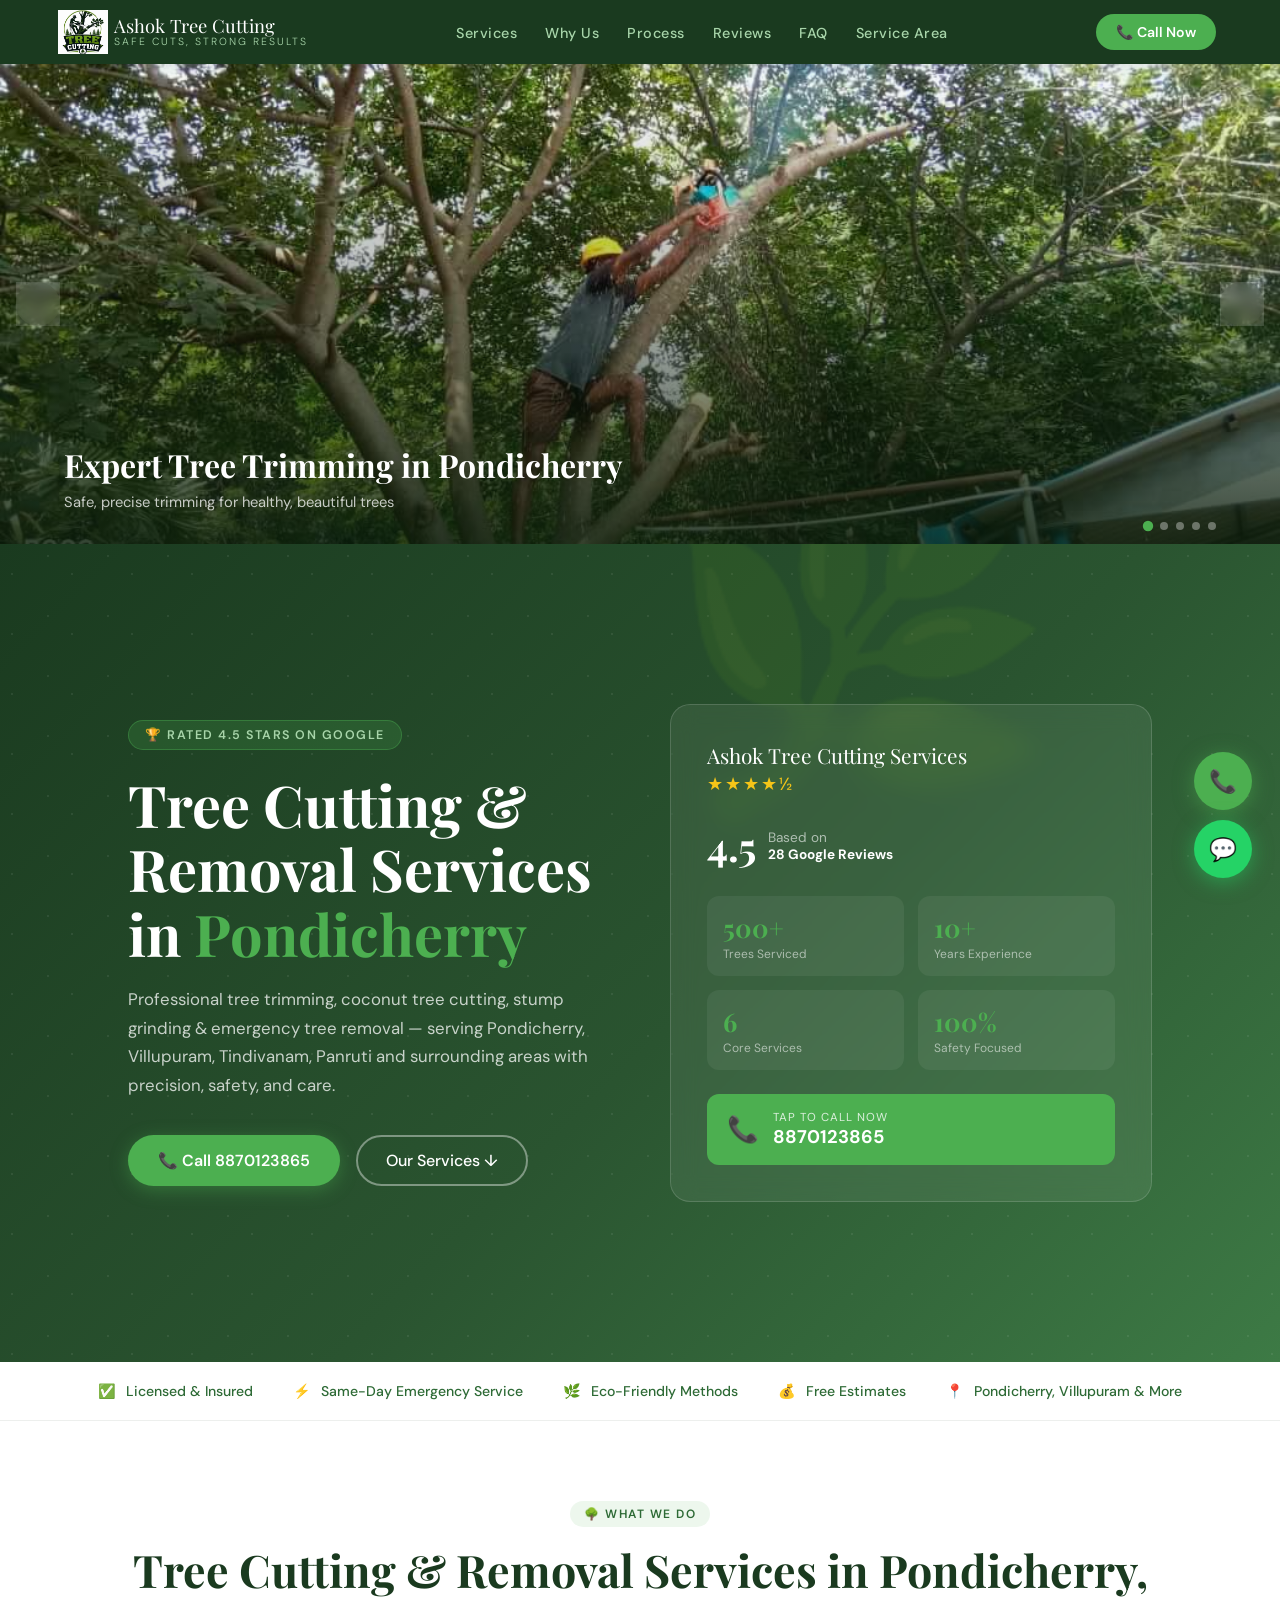
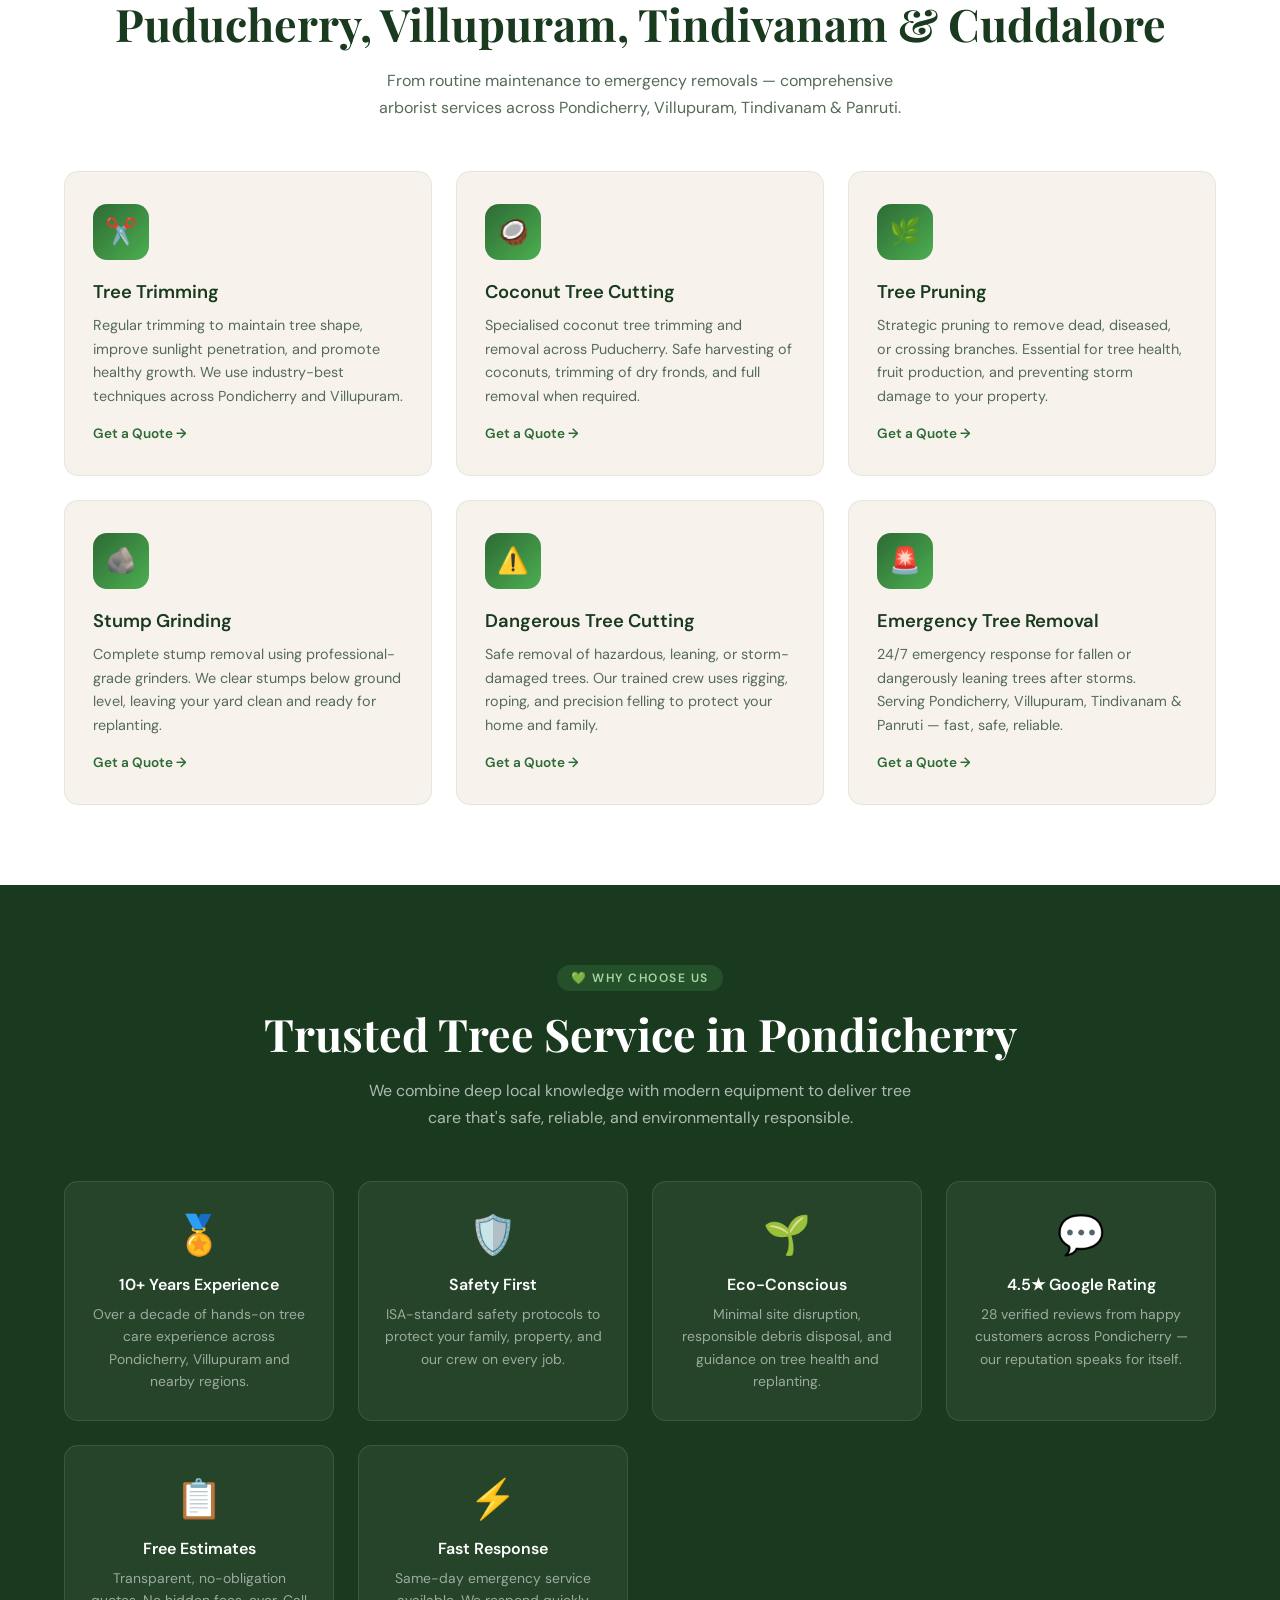
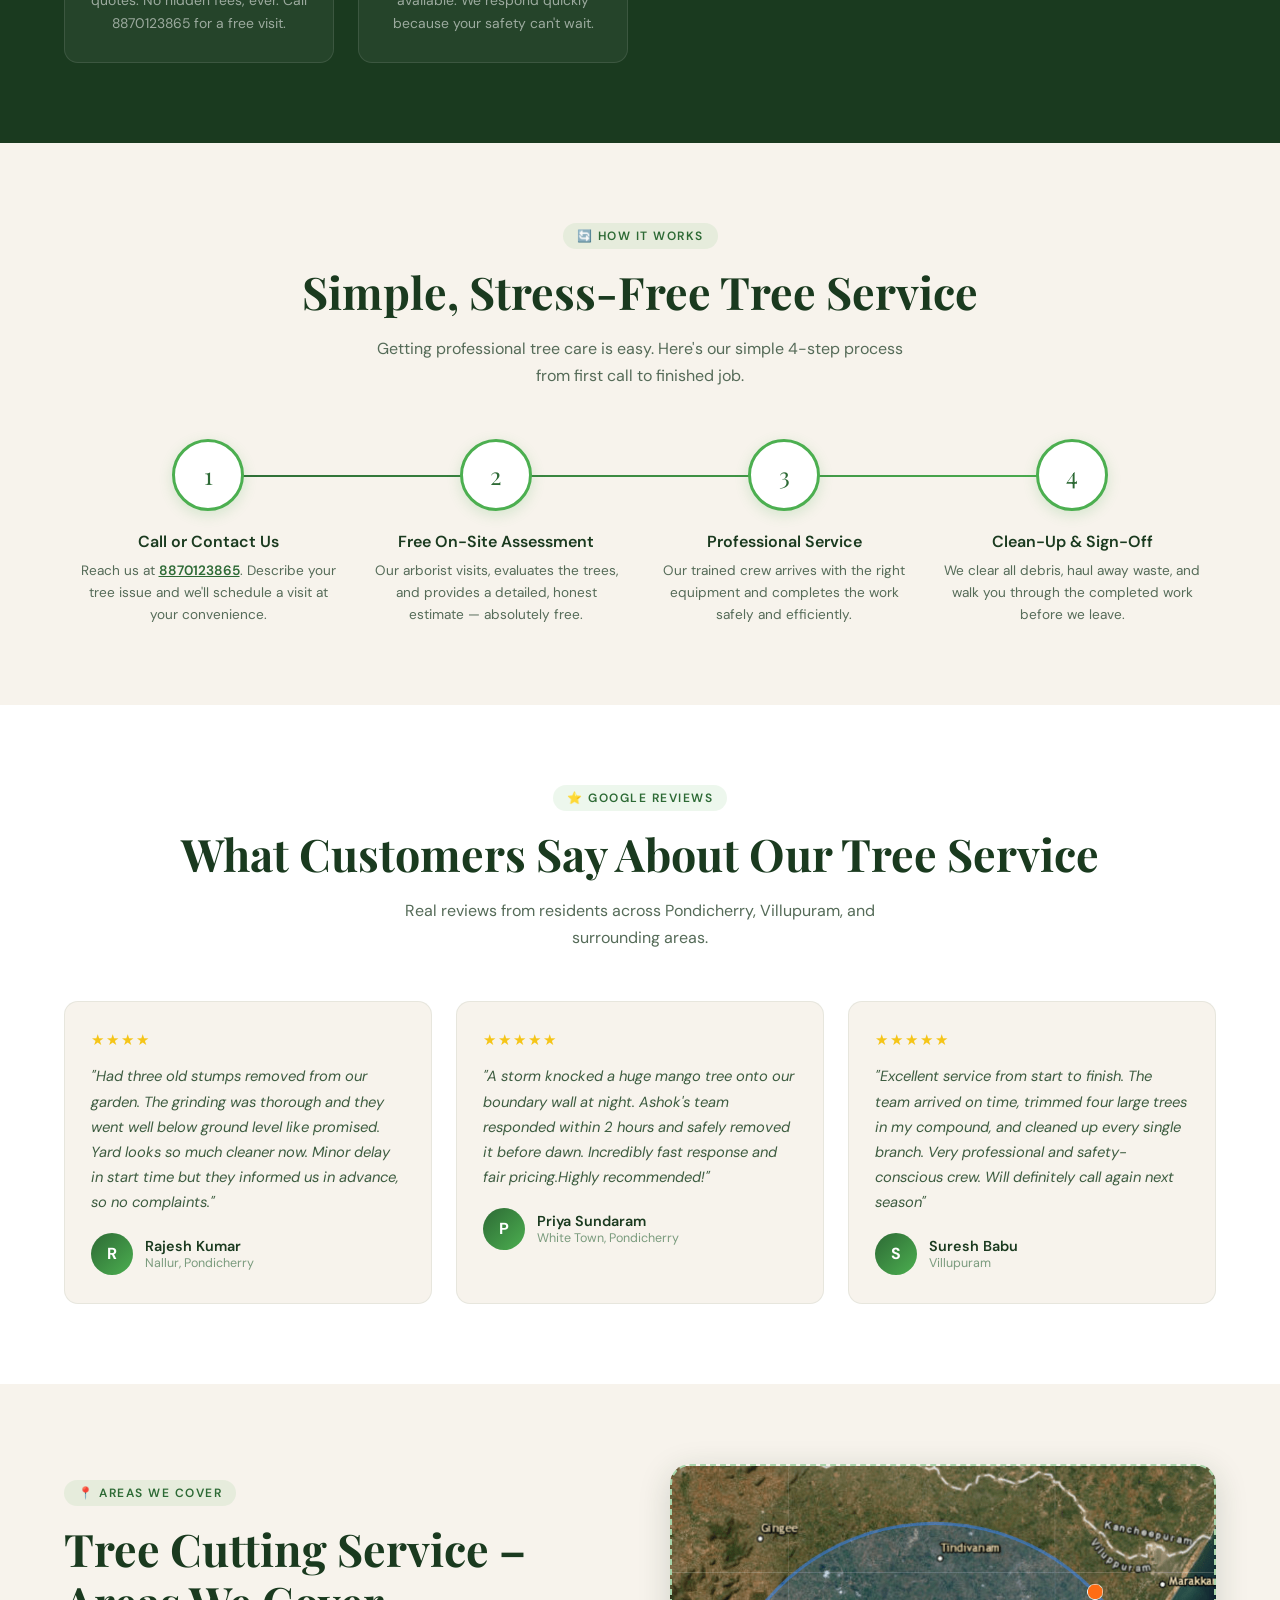
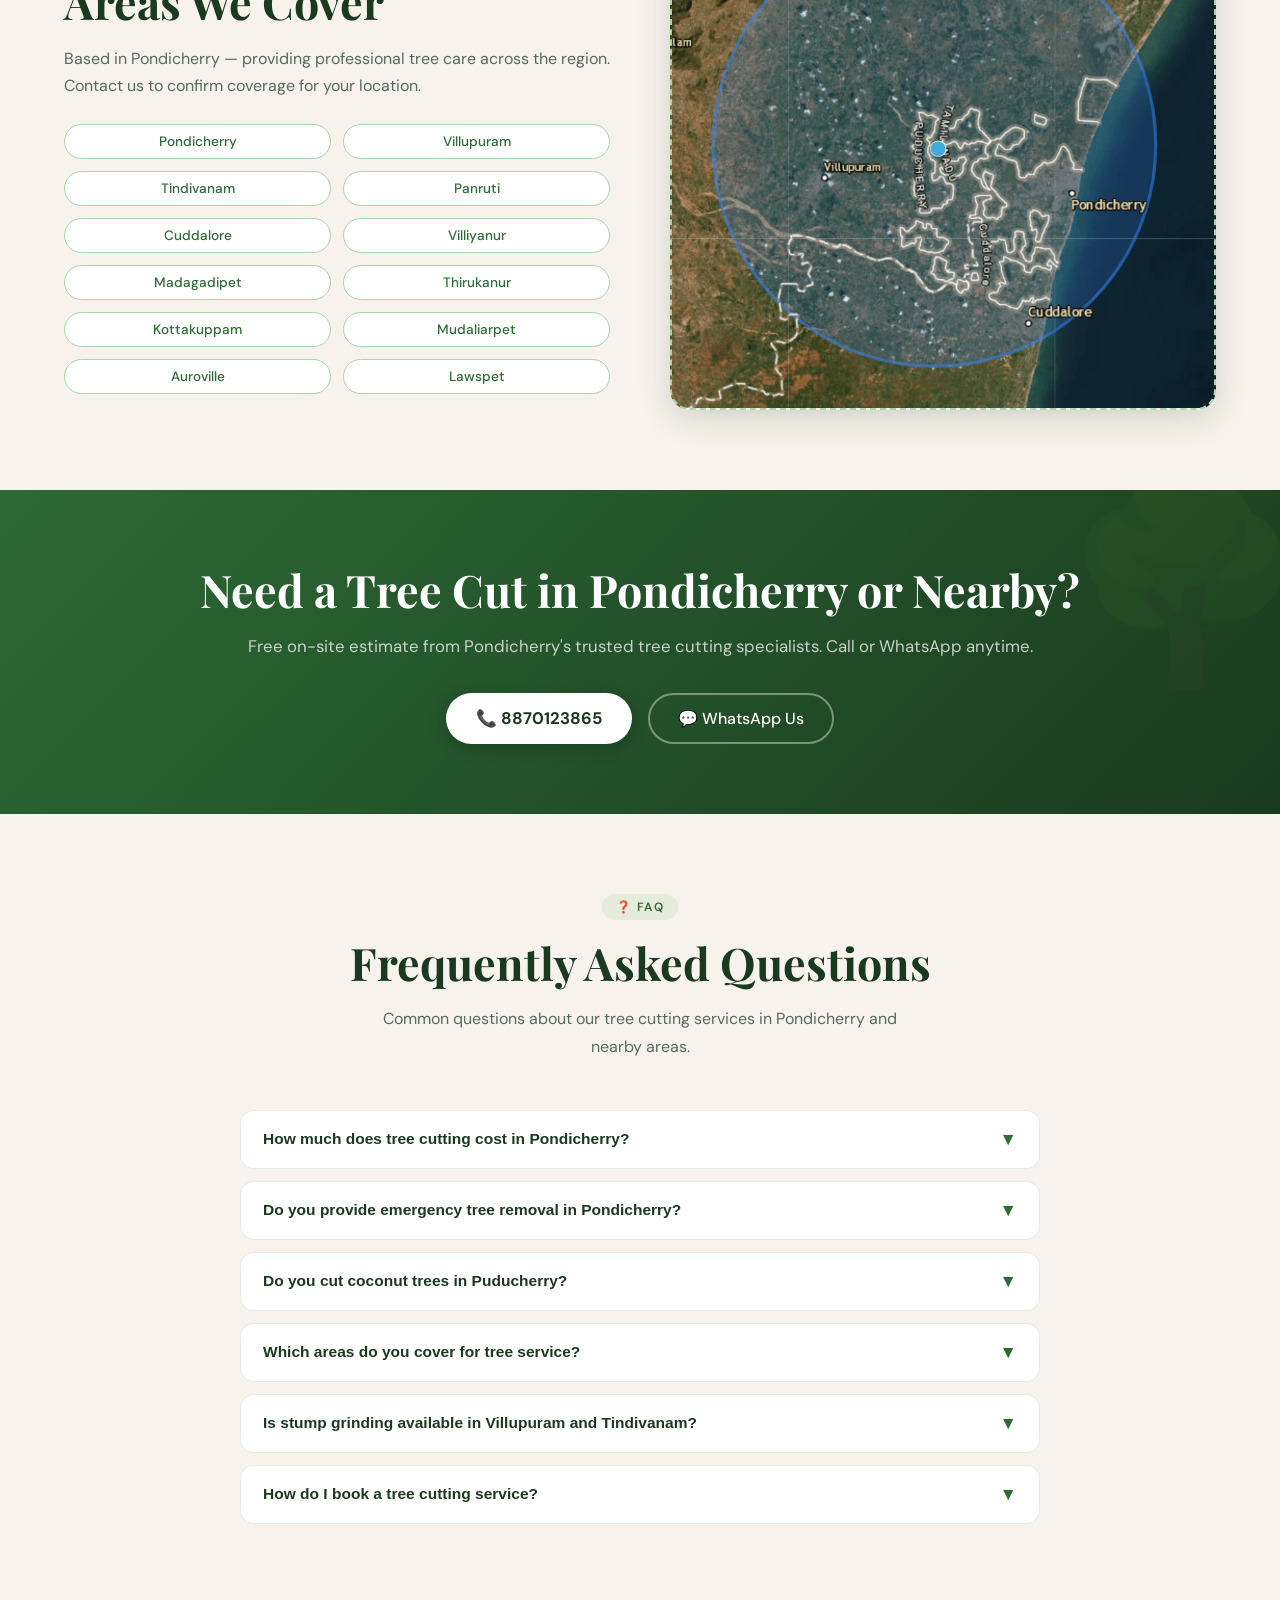
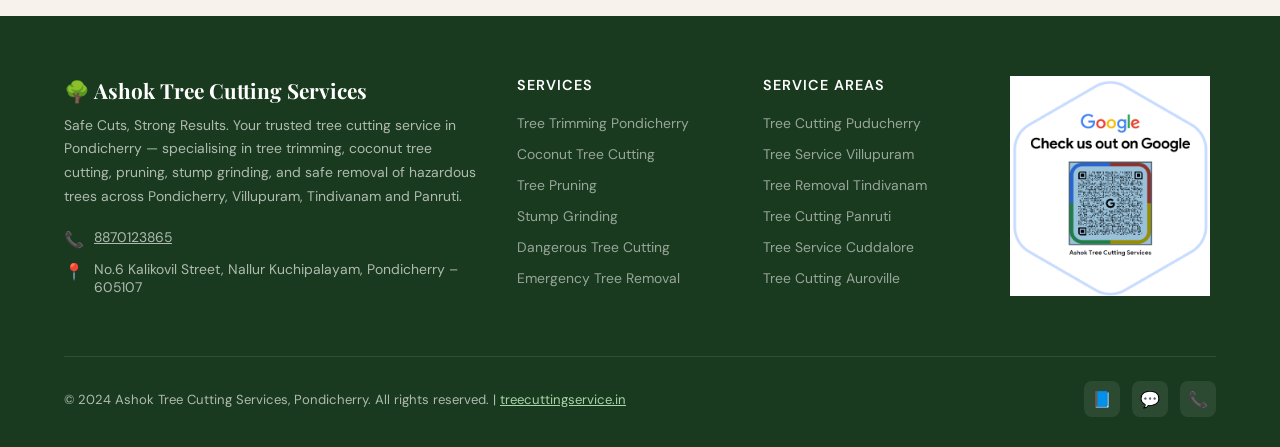
==== commit da1b6b6f: "Update index.html" ====
--- a/index.html
+++ b/index.html
@@ -466,13 +466,7 @@
           {"@type": "City", "name": "Villiyanur"},
           {"@type": "City", "name": "Madagadipet"},
           {"@type": "City", "name": "Thirukanur"}
-        ],
-        "aggregateRating": {
-          "@type": "AggregateRating",
-          "ratingValue": "4.5",
-          "reviewCount": "28",
-          "bestRating": "5"
-        },
+        ], 
         "hasOfferCatalog": {
           "@type": "OfferCatalog",
           "name": "Tree Care Services",
@@ -484,11 +478,7 @@
             {"@type": "Offer", "itemOffered": {"@type": "Service", "name": "Coconut Tree Cutting", "description": "Specialised coconut tree trimming and removal"}},
             {"@type": "Offer", "itemOffered": {"@type": "Service", "name": "Emergency Tree Removal", "description": "24/7 emergency tree removal after storms"}}
           ]
-        },
-        "sameAs": [
-          "https://maps.app.goo.gl/jBkQuFnQDgbugP4N7",
-          "https://wa.me/918870123865"
-        ]
+        }, 
       },
       {
         "@type": "FAQPage",
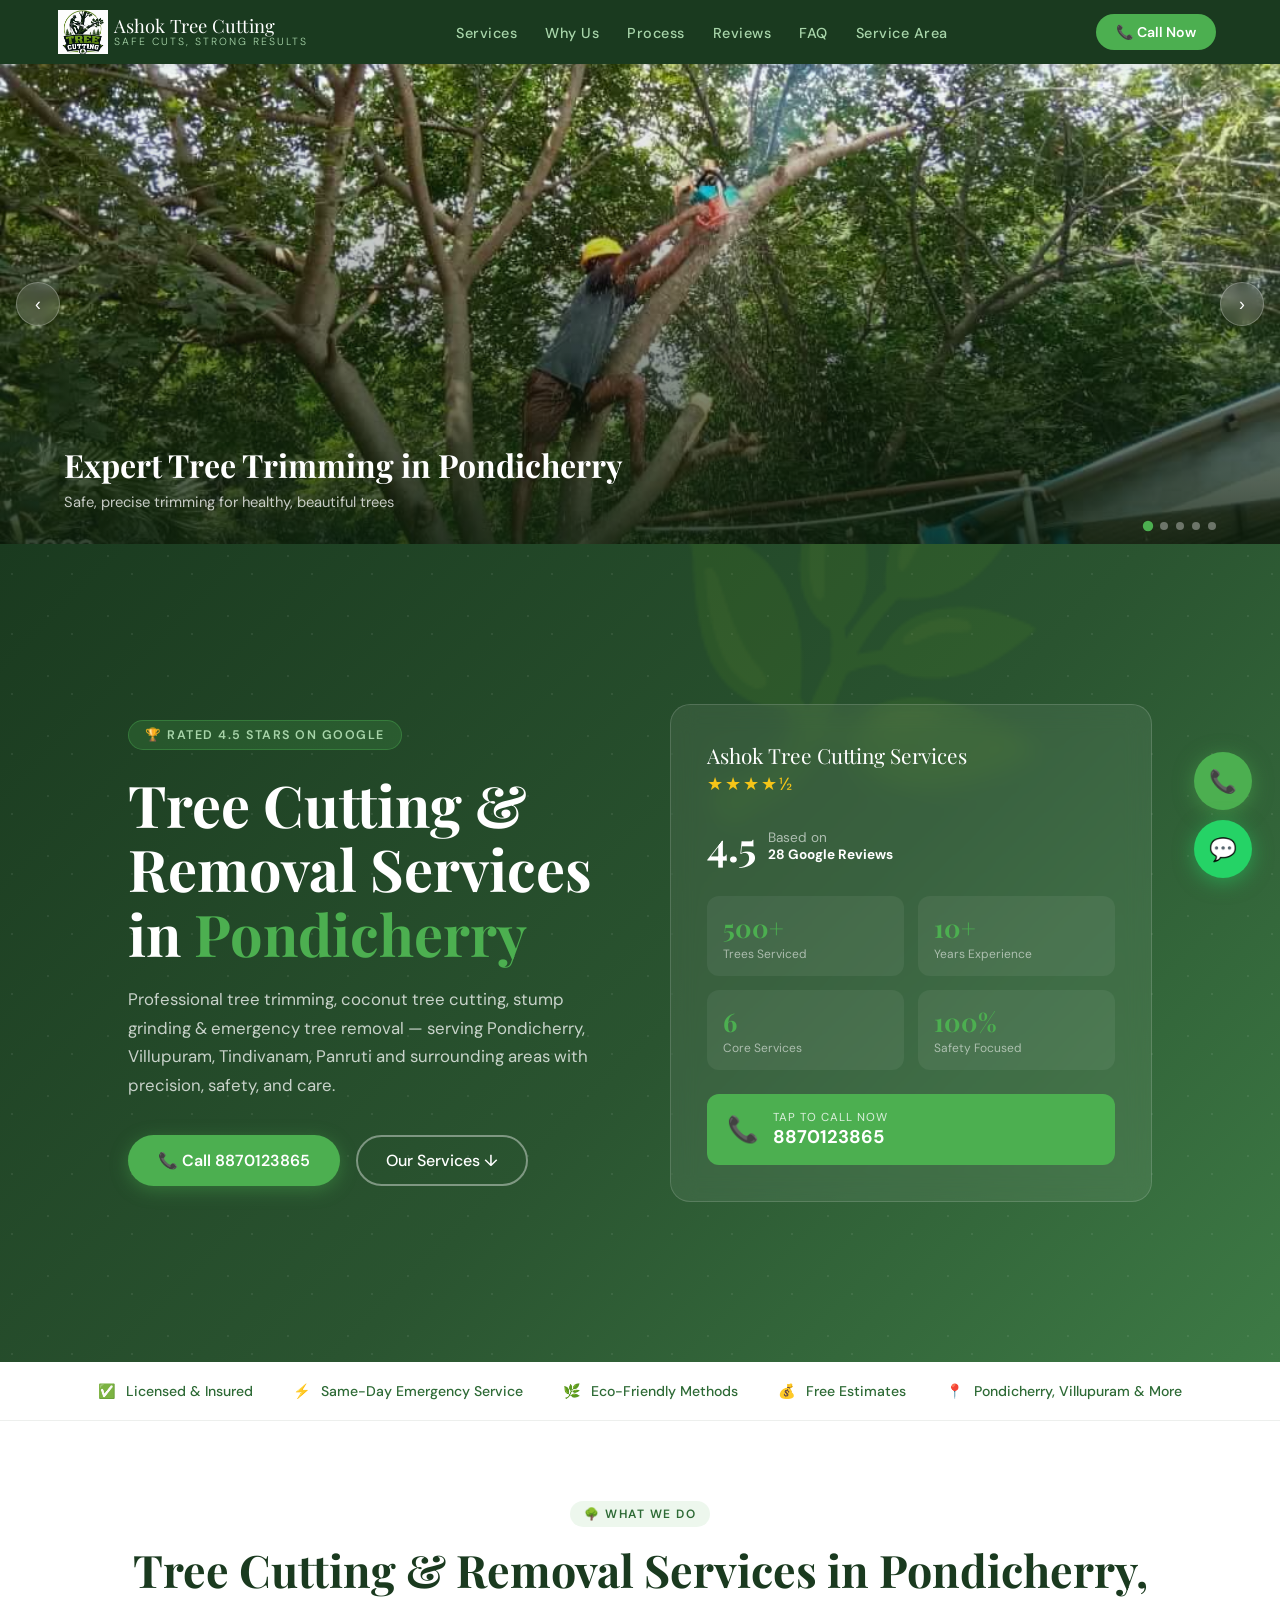
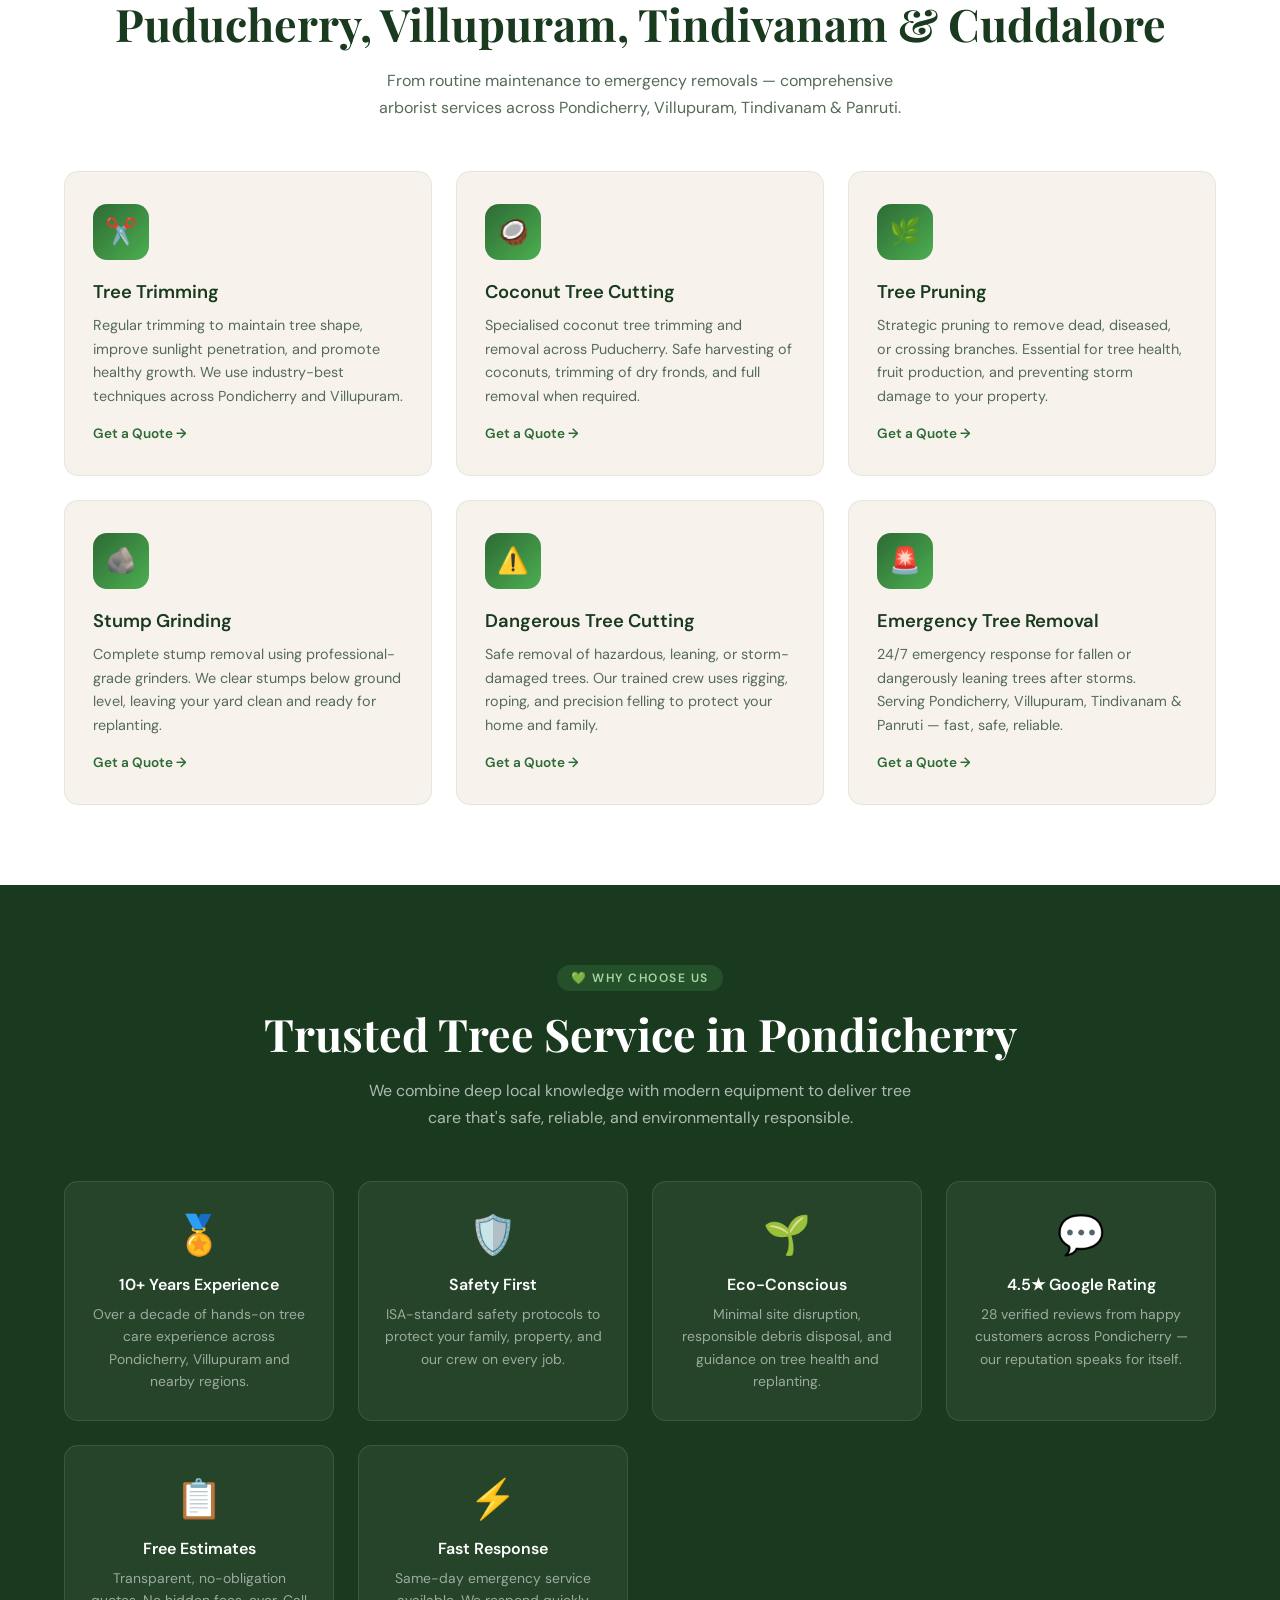
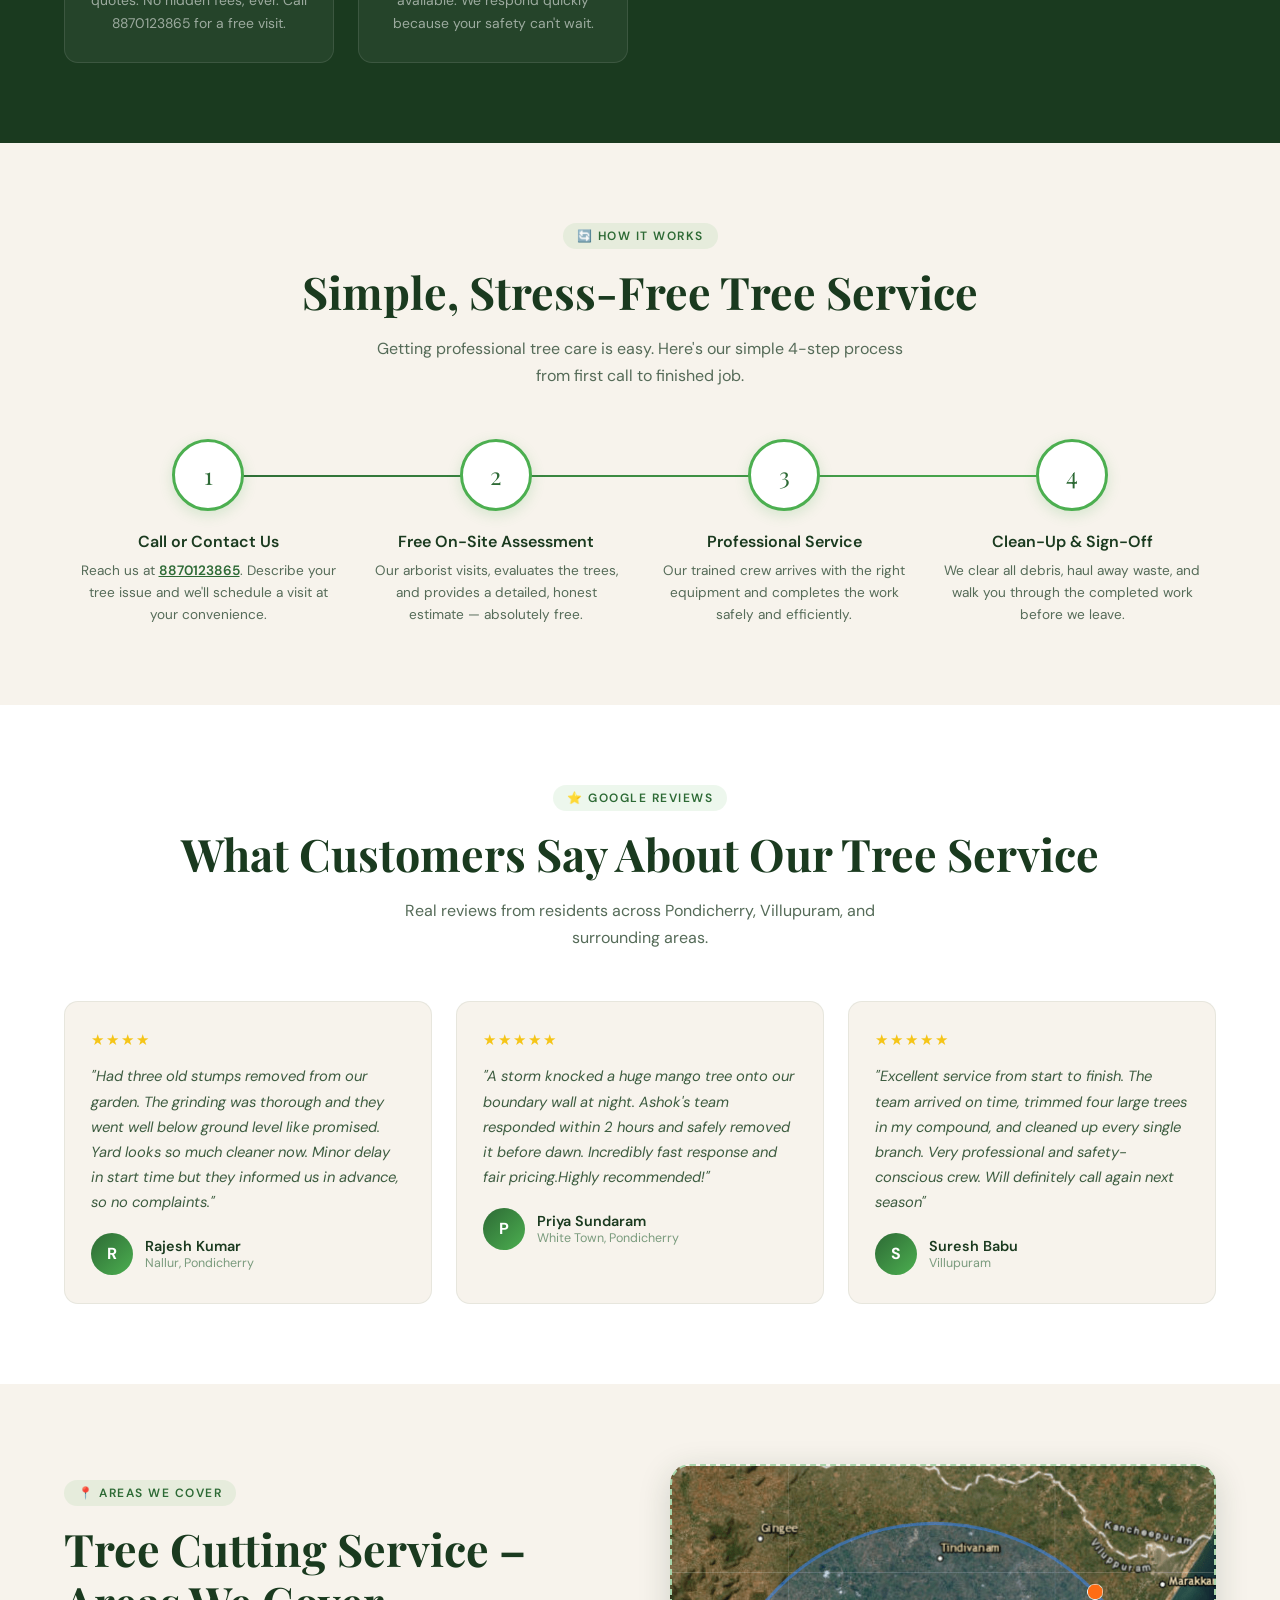
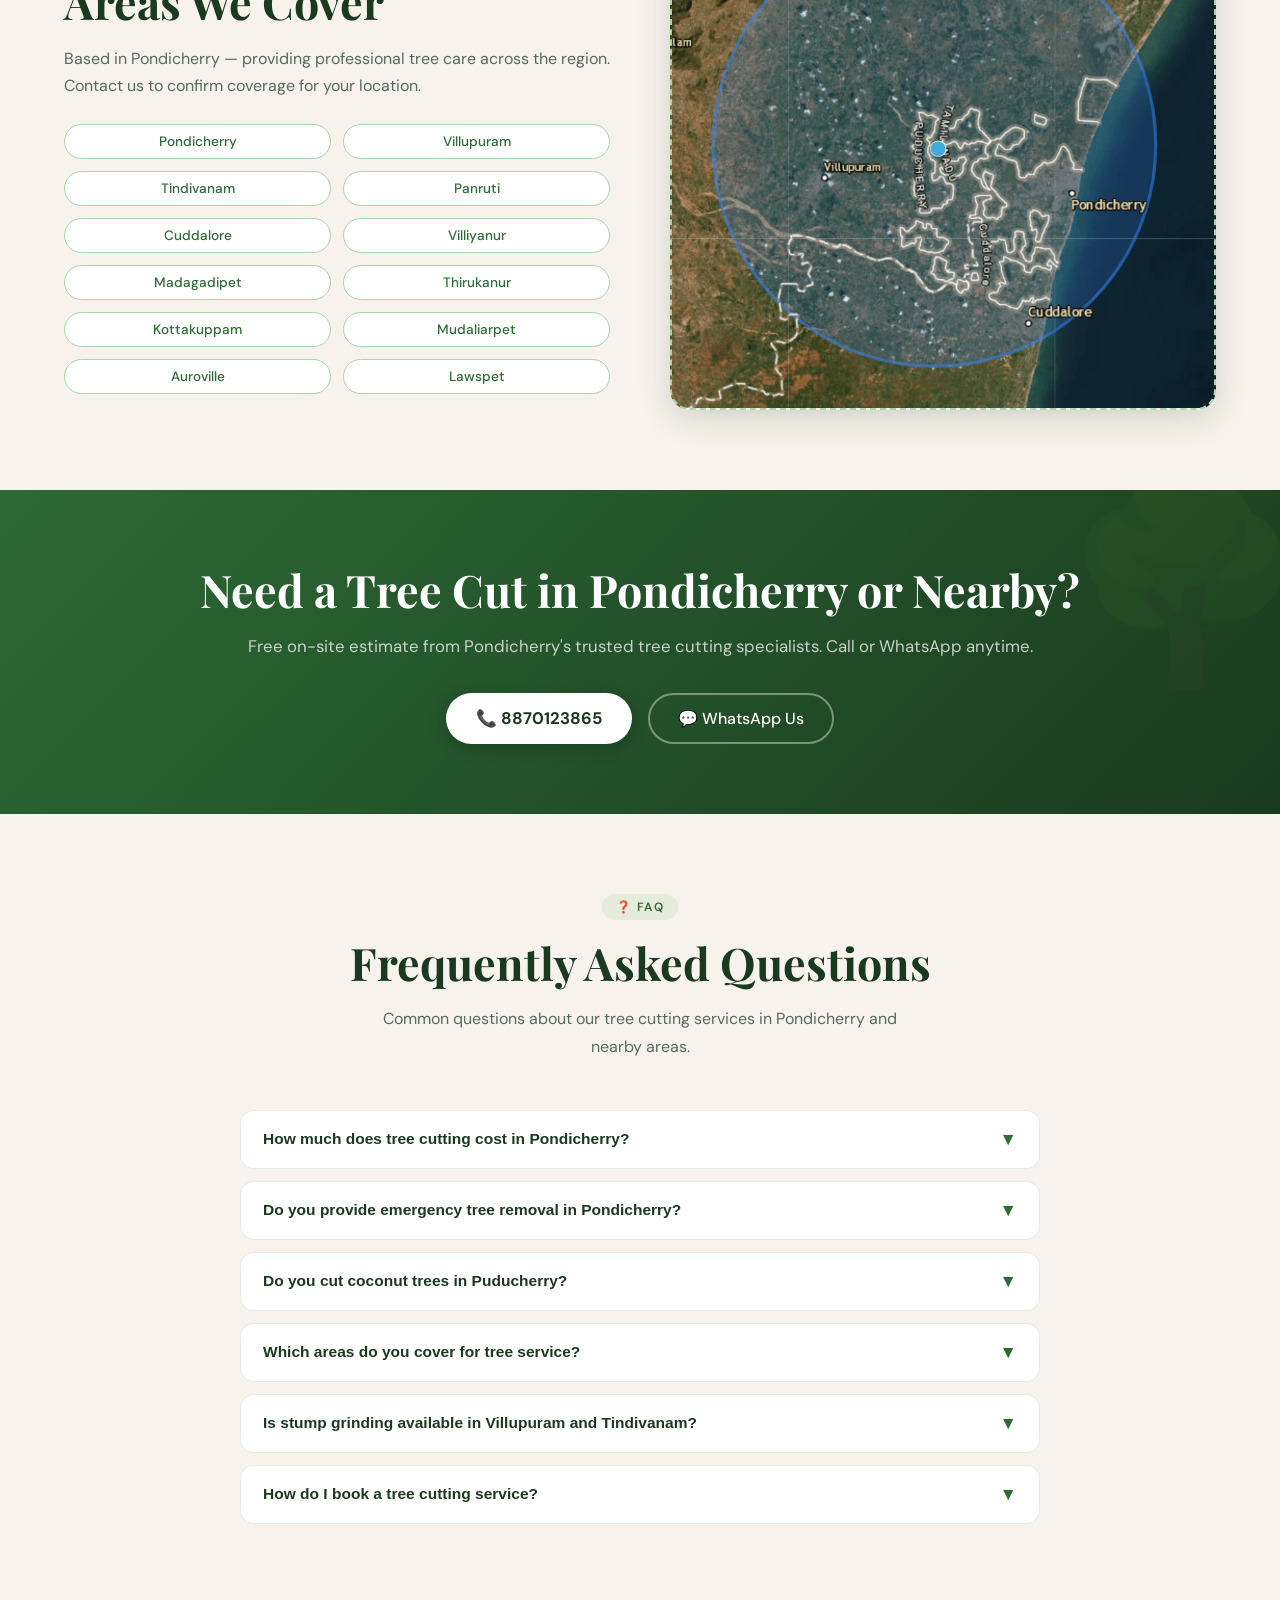
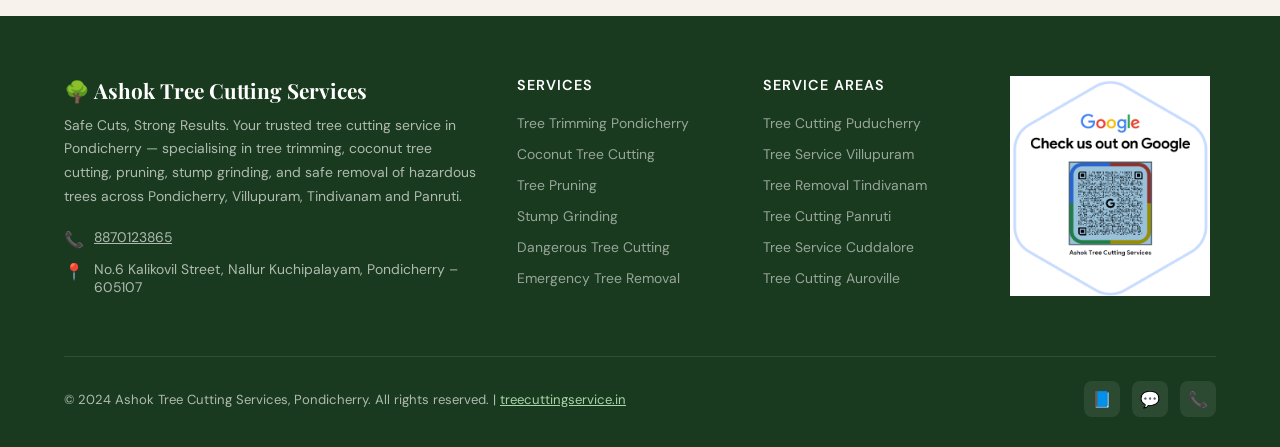
==== commit 87e7bc34: "Update index.html" ====
--- a/index.html
+++ b/index.html
@@ -262,28 +262,28 @@
     <p class="section-subtitle">Real reviews from residents across Pondicherry, Villupuram, and surrounding areas.</p>
   </div>
   <div class="reviews-grid fade-in">
-    <article class="review-card" itemscope itemtype="https://schema.org/Review">
+    <article class="review-card" itemscope >
       <div class="review-stars" aria-label="4 stars">★★★★</div>
-      <p class="review-text" itemprop="reviewBody">"Had three old stumps removed from our garden. The grinding was thorough and they went well below ground level like promised. Yard looks so much cleaner now. Minor delay in start time but they informed us in advance, so no complaints."</p>
-      <div class="reviewer" itemprop="author" itemscope itemtype="https://schema.org/Person">
+      <p class="review-text" >"Had three old stumps removed from our garden. The grinding was thorough and they went well below ground level like promised. Yard looks so much cleaner now. Minor delay in start time but they informed us in advance, so no complaints."</p>
+      <div class="reviewer"  >
         <div class="reviewer-avatar" aria-hidden="true">R</div>
-        <div><div class="reviewer-name" itemprop="name">Rajesh Kumar</div><div class="reviewer-location">Nallur, Pondicherry</div></div>
-      </div>
-    </article>
-    <article class="review-card" itemscope itemtype="https://schema.org/Review">
+        <div><div class="reviewer-name" >Rajesh Kumar</div><div class="reviewer-location">Nallur, Pondicherry</div></div>
+      </div>
+    </article>
+    <article class="review-card" itemscope >
       <div class="review-stars" aria-label="5 stars">★★★★★</div>
-      <p class="review-text" itemprop="reviewBody">"A storm knocked a huge mango tree onto our boundary wall at night. Ashok's team responded within 2 hours and safely removed it before dawn. Incredibly fast response and fair pricing.Highly recommended!"</p>
-      <div class="reviewer" itemprop="author" itemscope itemtype="https://schema.org/Person">
+      <p class="review-text" >"A storm knocked a huge mango tree onto our boundary wall at night. Ashok's team responded within 2 hours and safely removed it before dawn. Incredibly fast response and fair pricing.Highly recommended!"</p>
+      <div class="reviewer"  >
         <div class="reviewer-avatar" aria-hidden="true">P</div>
-        <div><div class="reviewer-name" itemprop="name">Priya Sundaram</div><div class="reviewer-location">White Town, Pondicherry</div></div>
-      </div>
-    </article>
-    <article class="review-card" itemscope itemtype="https://schema.org/Review">
+        <div><div class="reviewer-name" >Priya Sundaram</div><div class="reviewer-location">White Town, Pondicherry</div></div>
+      </div>
+    </article>
+    <article class="review-card" itemscope >
       <div class="review-stars" aria-label="5 stars">★★★★★</div>
-      <p class="review-text" itemprop="reviewBody">"Excellent service from start to finish. The team arrived on time, trimmed four large trees in my compound, and cleaned up every single branch. Very professional and safety-conscious crew. Will definitely call again next season"</p>
-      <div class="reviewer" itemprop="author" itemscope itemtype="https://schema.org/Person">
+      <p class="review-text" >"Excellent service from start to finish. The team arrived on time, trimmed four large trees in my compound, and cleaned up every single branch. Very professional and safety-conscious crew. Will definitely call again next season"</p>
+      <div class="reviewer"  >
         <div class="reviewer-avatar" aria-hidden="true">S</div>
-        <div><div class="reviewer-name" itemprop="name">Suresh Babu</div><div class="reviewer-location">Villupuram</div></div>
+        <div><div class="reviewer-name" >Suresh Babu</div><div class="reviewer-location">Villupuram</div></div>
       </div>
     </article>
   </div>
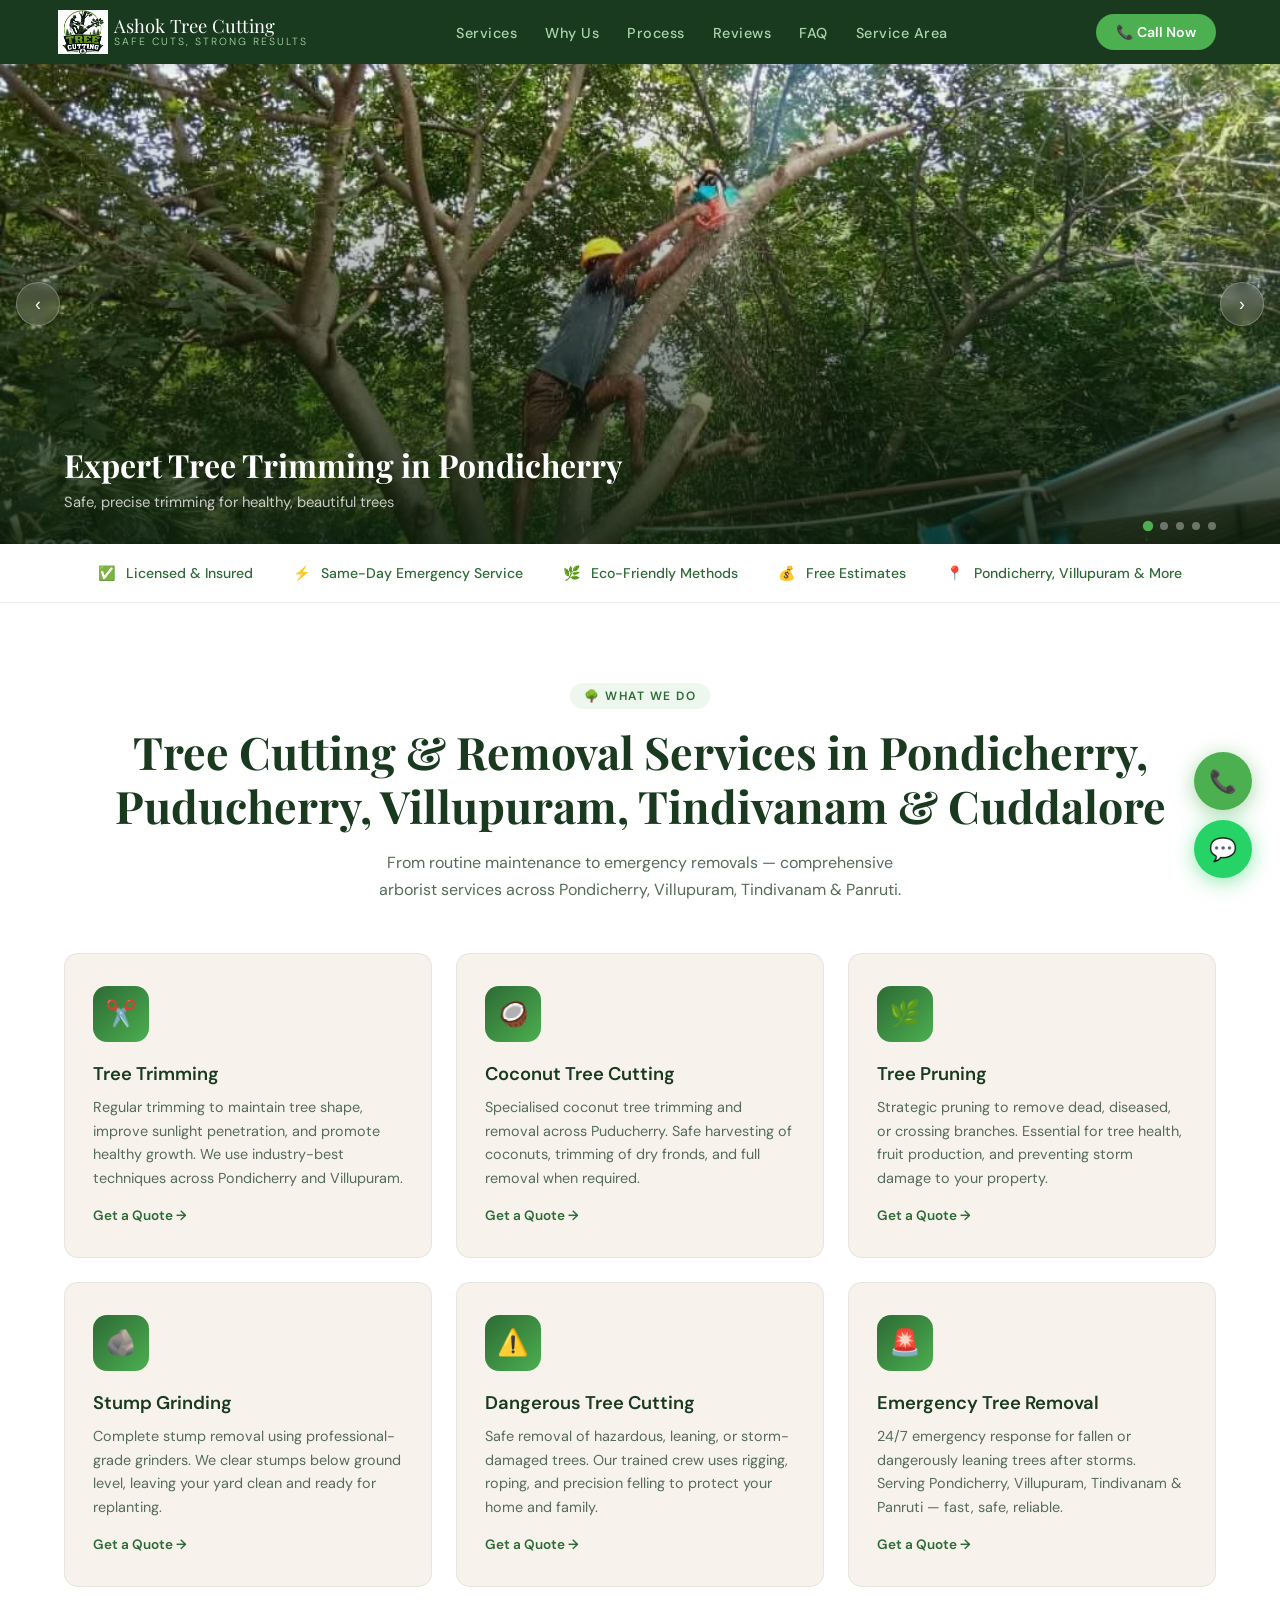
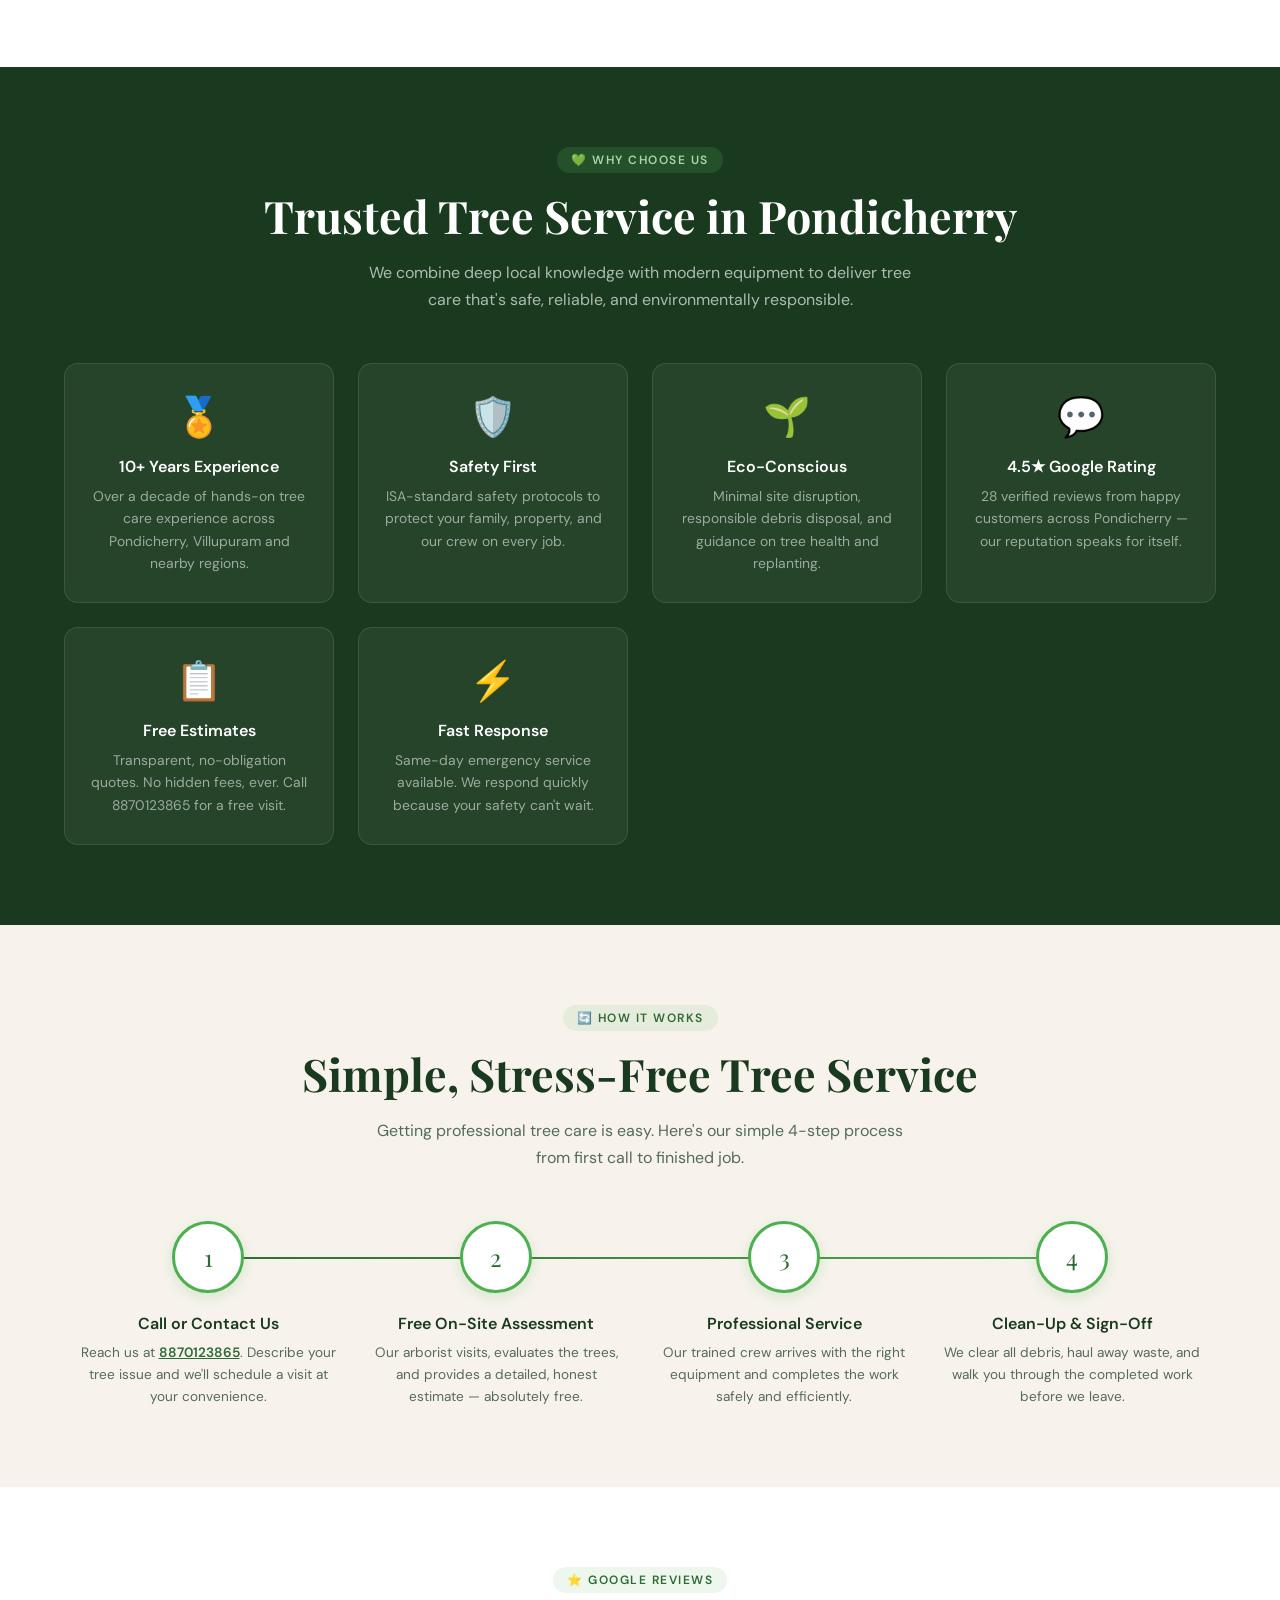
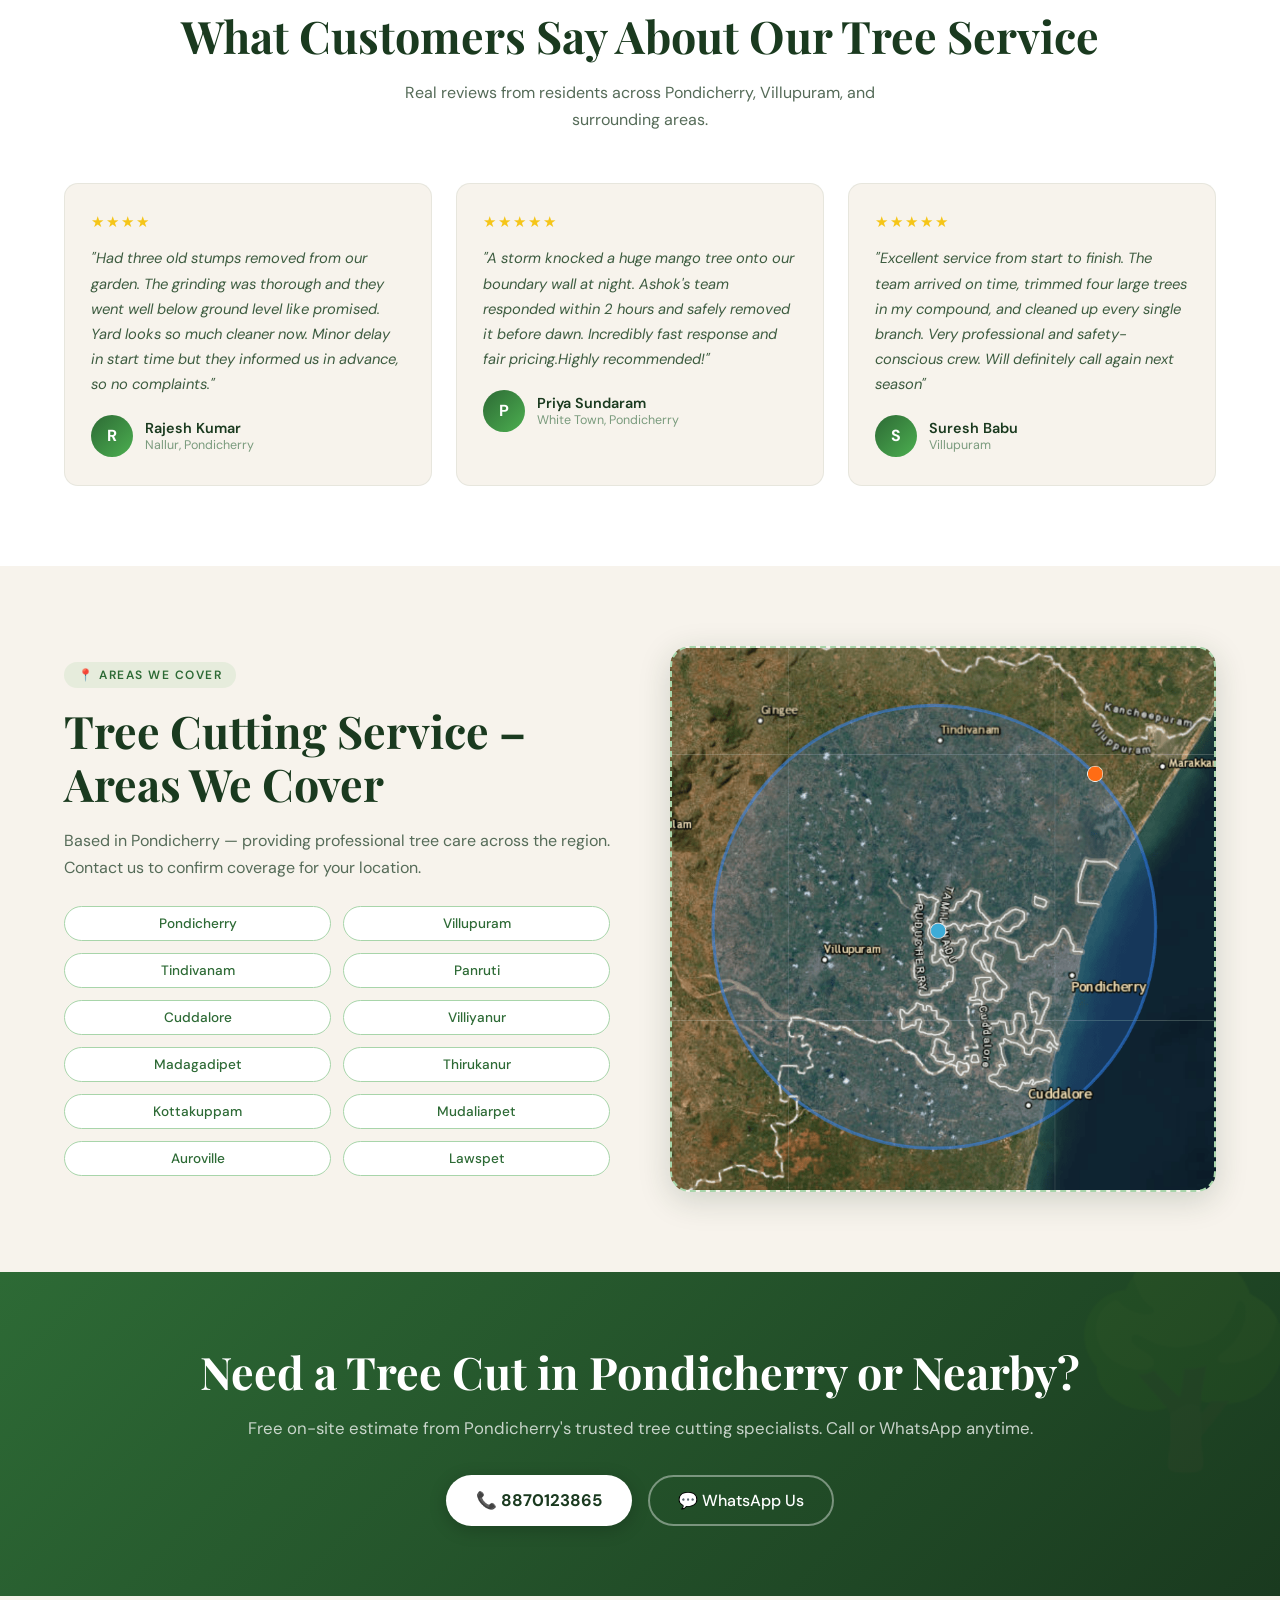
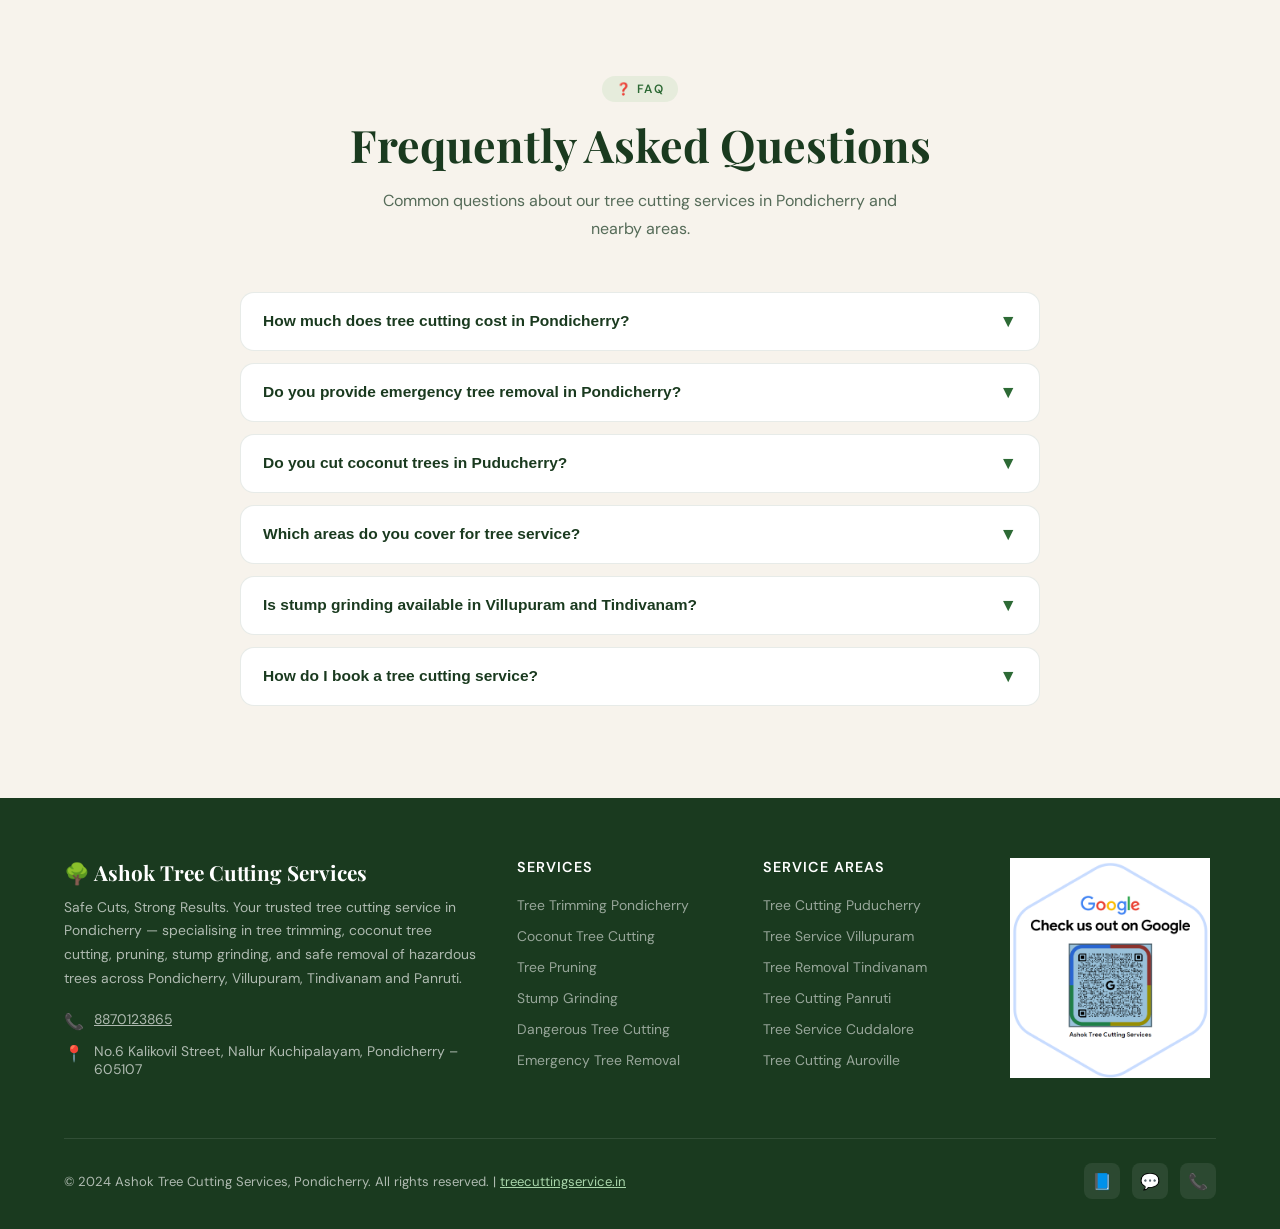
==== commit da17147e: "Update index.html" ====
--- a/index.html
+++ b/index.html
@@ -126,45 +126,7 @@
   </div>
 </div>
 
-<!-- HERO -->
-<section class="hero" aria-label="Hero section">
-  <div class="hero-bg-pattern" aria-hidden="true"></div>
-  <div class="hero-leaves" aria-hidden="true">🌿</div>
-  <div class="hero-content">
-    <div class="hero-left fade-in">
-      <div class="hero-badge">🏆 Rated 4.5 Stars on Google</div>
-      <h1>Tree Cutting &amp; Removal Services in <em>Pondicherry</em></h1>
-      <p class="hero-desc">Professional tree trimming, coconut tree cutting, stump grinding &amp; emergency tree removal — serving Pondicherry, Villupuram, Tindivanam, Panruti and surrounding areas with precision, safety, and care.</p>
-      <div class="hero-actions">
-        <a class="btn-primary" href="tel:8870123865">📞 Call 8870123865</a>
-        <a class="btn-outline" href="#services">Our Services ↓</a>
-      </div>
-    </div>
-    <div class="hero-card fade-in" aria-label="Business rating card">
-      <div>
-        <div class="hero-card-title">Ashok Tree Cutting Services</div>
-        <div class="stars" aria-label="4.5 stars out of 5">★★★★½</div>
-      </div>
-      <div class="rating-row">
-        <div class="rating-num">4.5</div>
-        <div class="rating-meta">Based on<br/><strong style="color:#fff">28 Google Reviews</strong></div>
-      </div>
-      <div class="stat-grid">
-        <div class="stat-item"><div class="stat-num">500+</div><div class="stat-label">Trees Serviced</div></div>
-        <div class="stat-item"><div class="stat-num">10+</div><div class="stat-label">Years Experience</div></div>
-        <div class="stat-item"><div class="stat-num">6</div><div class="stat-label">Core Services</div></div>
-        <div class="stat-item"><div class="stat-num">100%</div><div class="stat-label">Safety Focused</div></div>
-      </div>
-      <a class="contact-quick" href="tel:8870123865" aria-label="Call 8870123865">
-        <div class="contact-quick-icon" aria-hidden="true">📞</div>
-        <div class="contact-quick-text">
-          <span>Tap to call now</span>
-          <strong>8870123865</strong>
-        </div>
-      </a>
-    </div>
-  </div>
-</section>
+ 
 
 <!-- TRUST BAR -->
 <div class="trust-bar" role="list" aria-label="Trust signals">
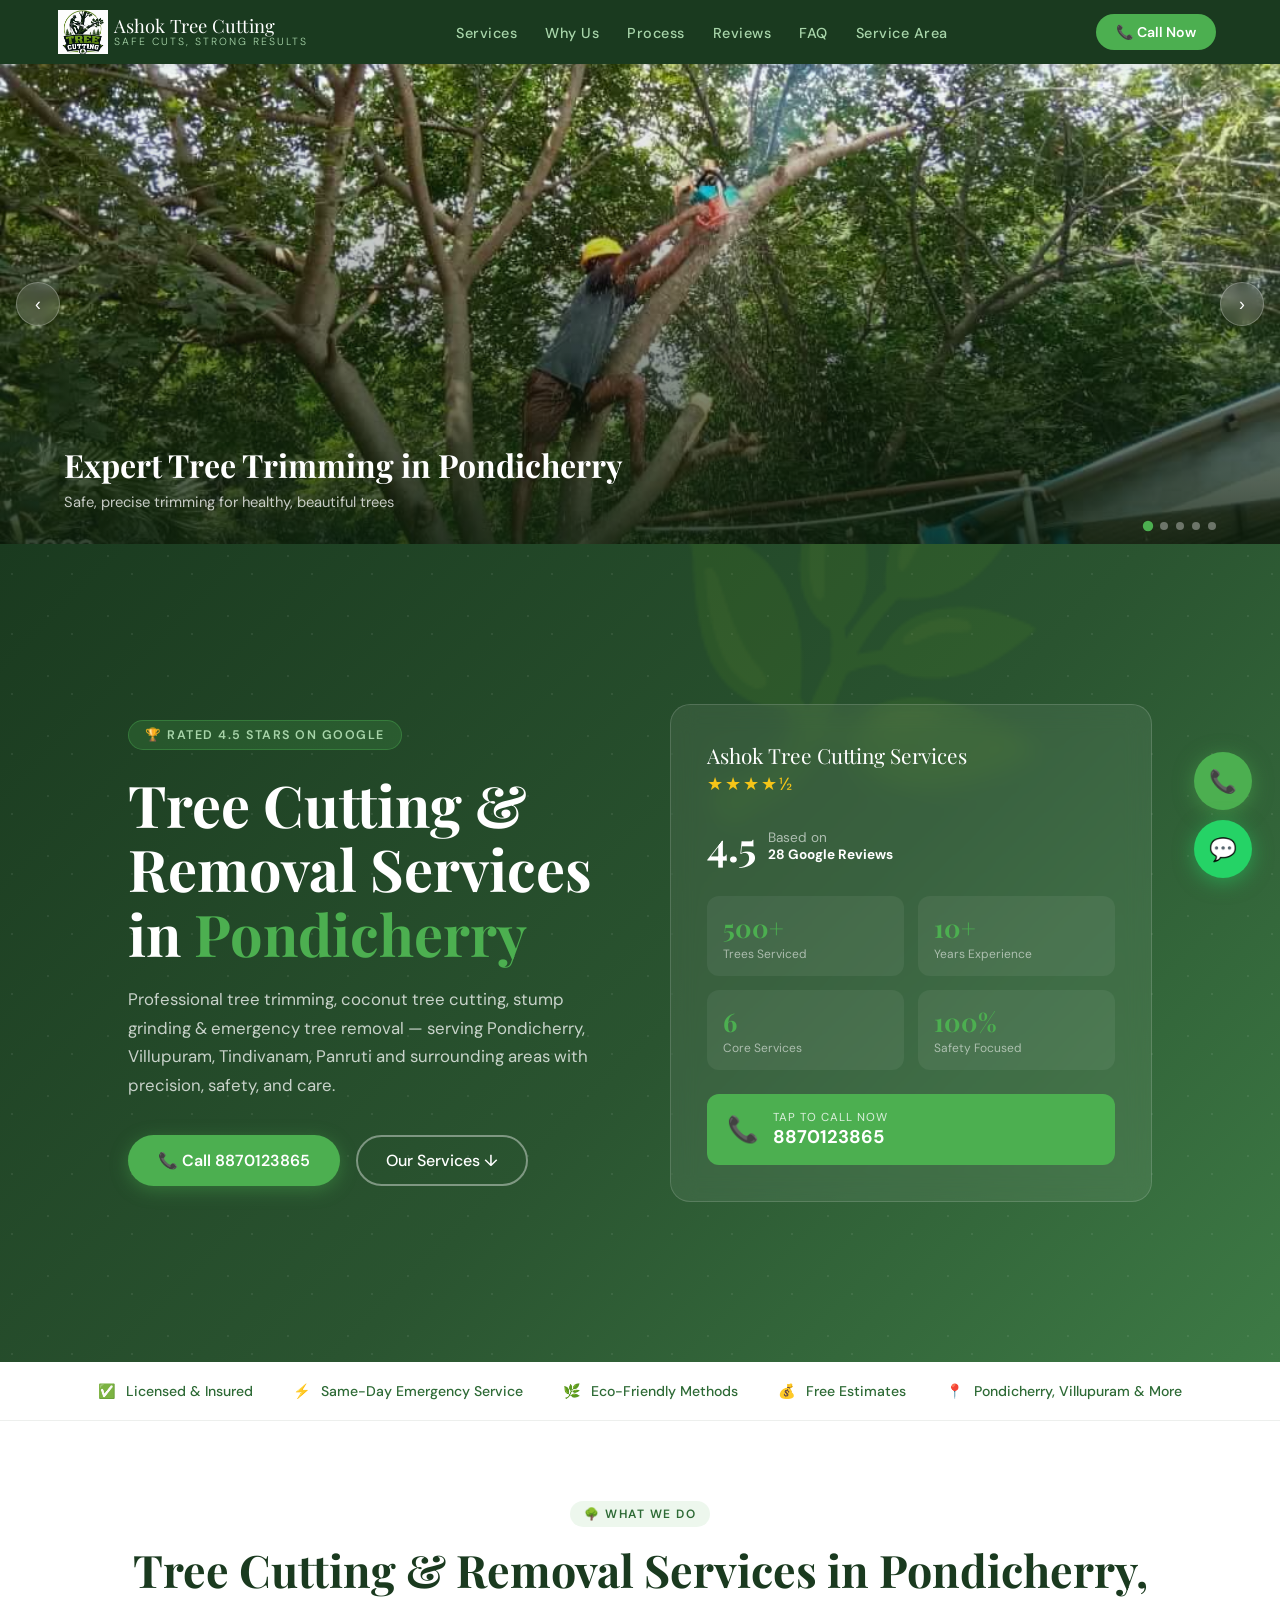
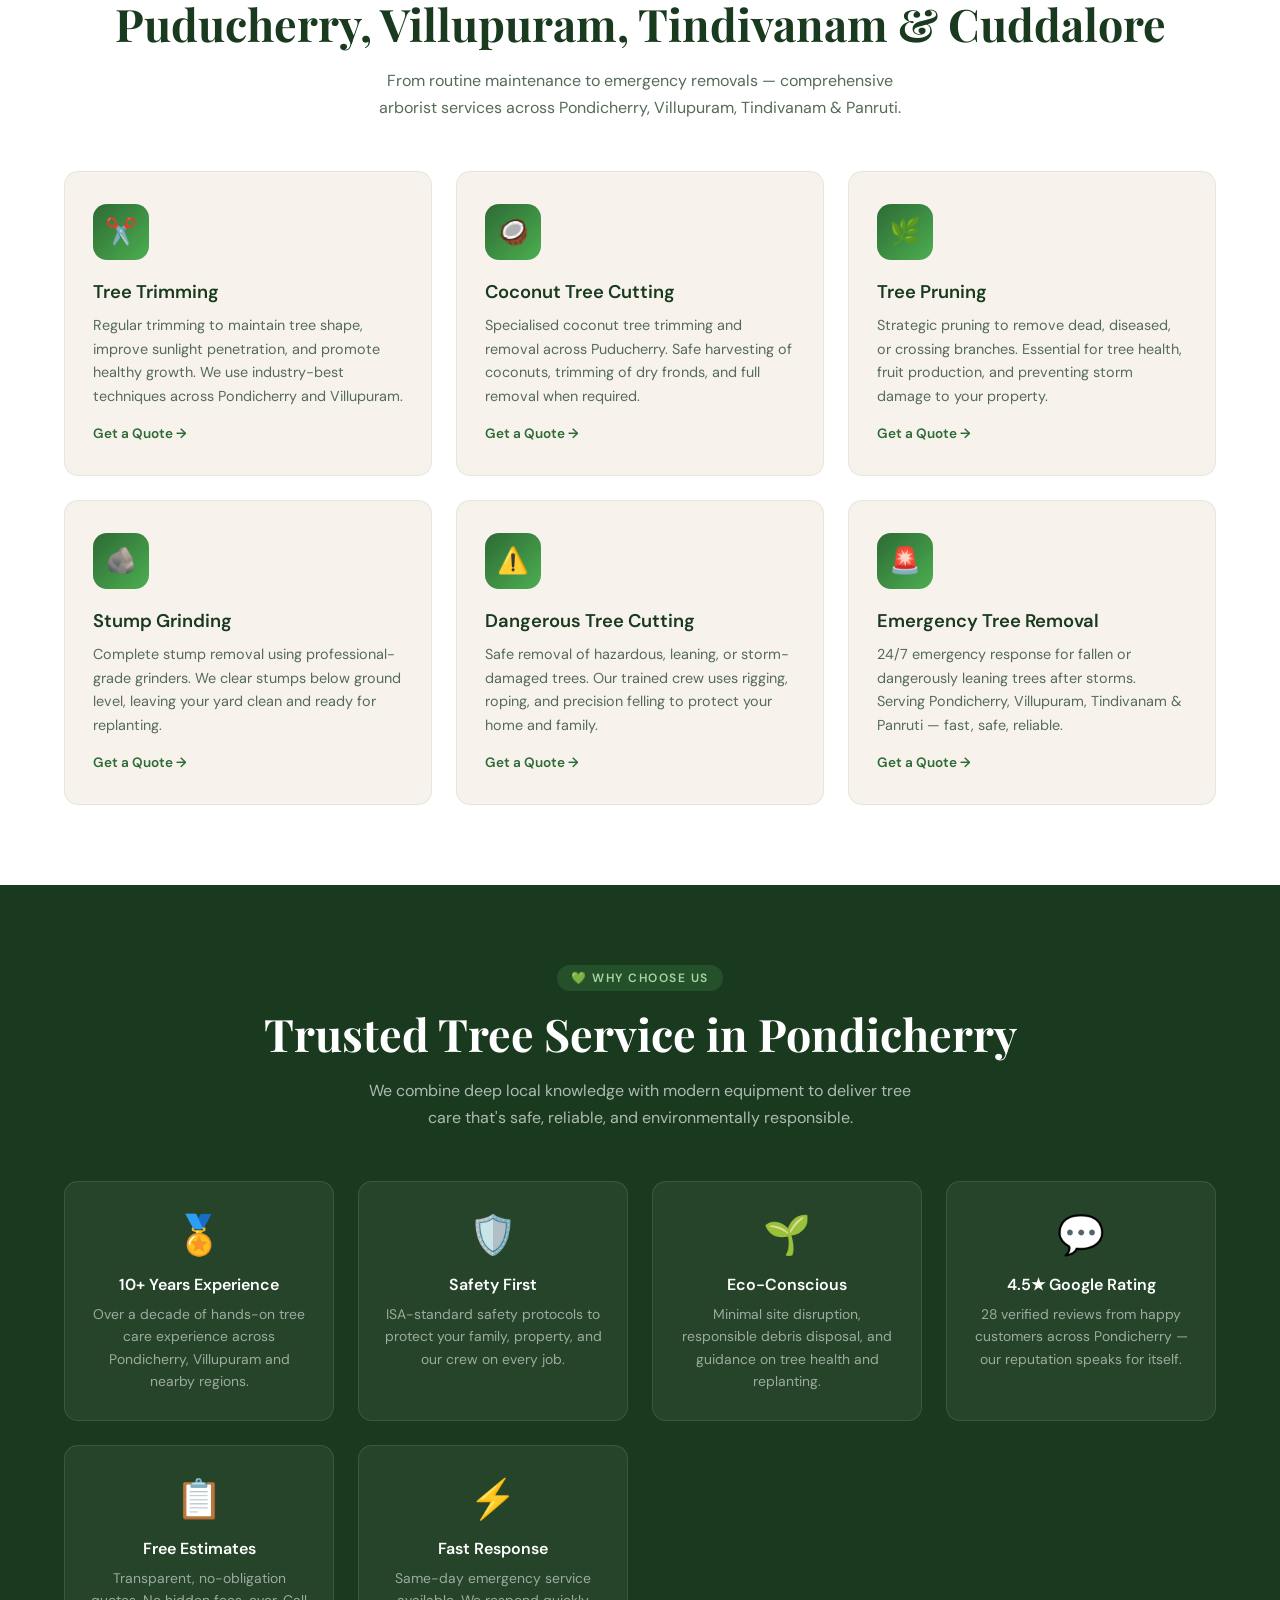
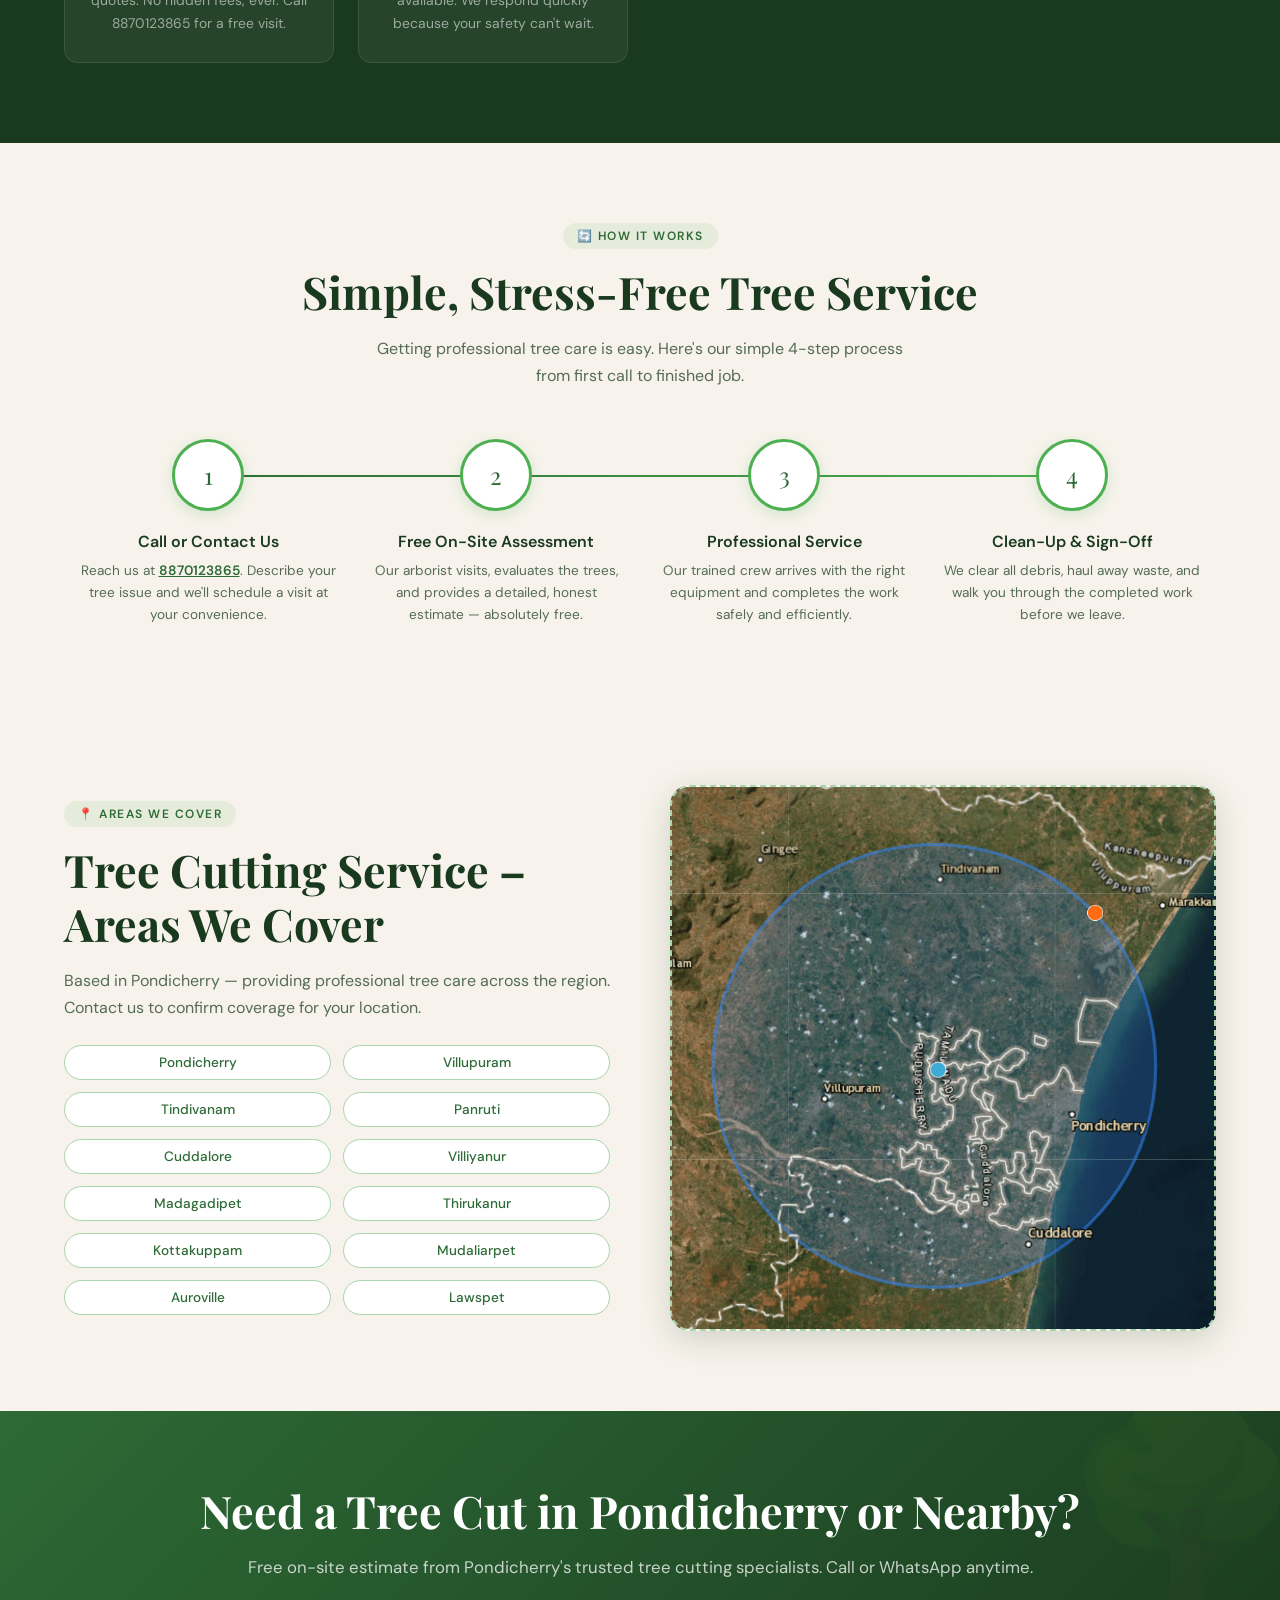
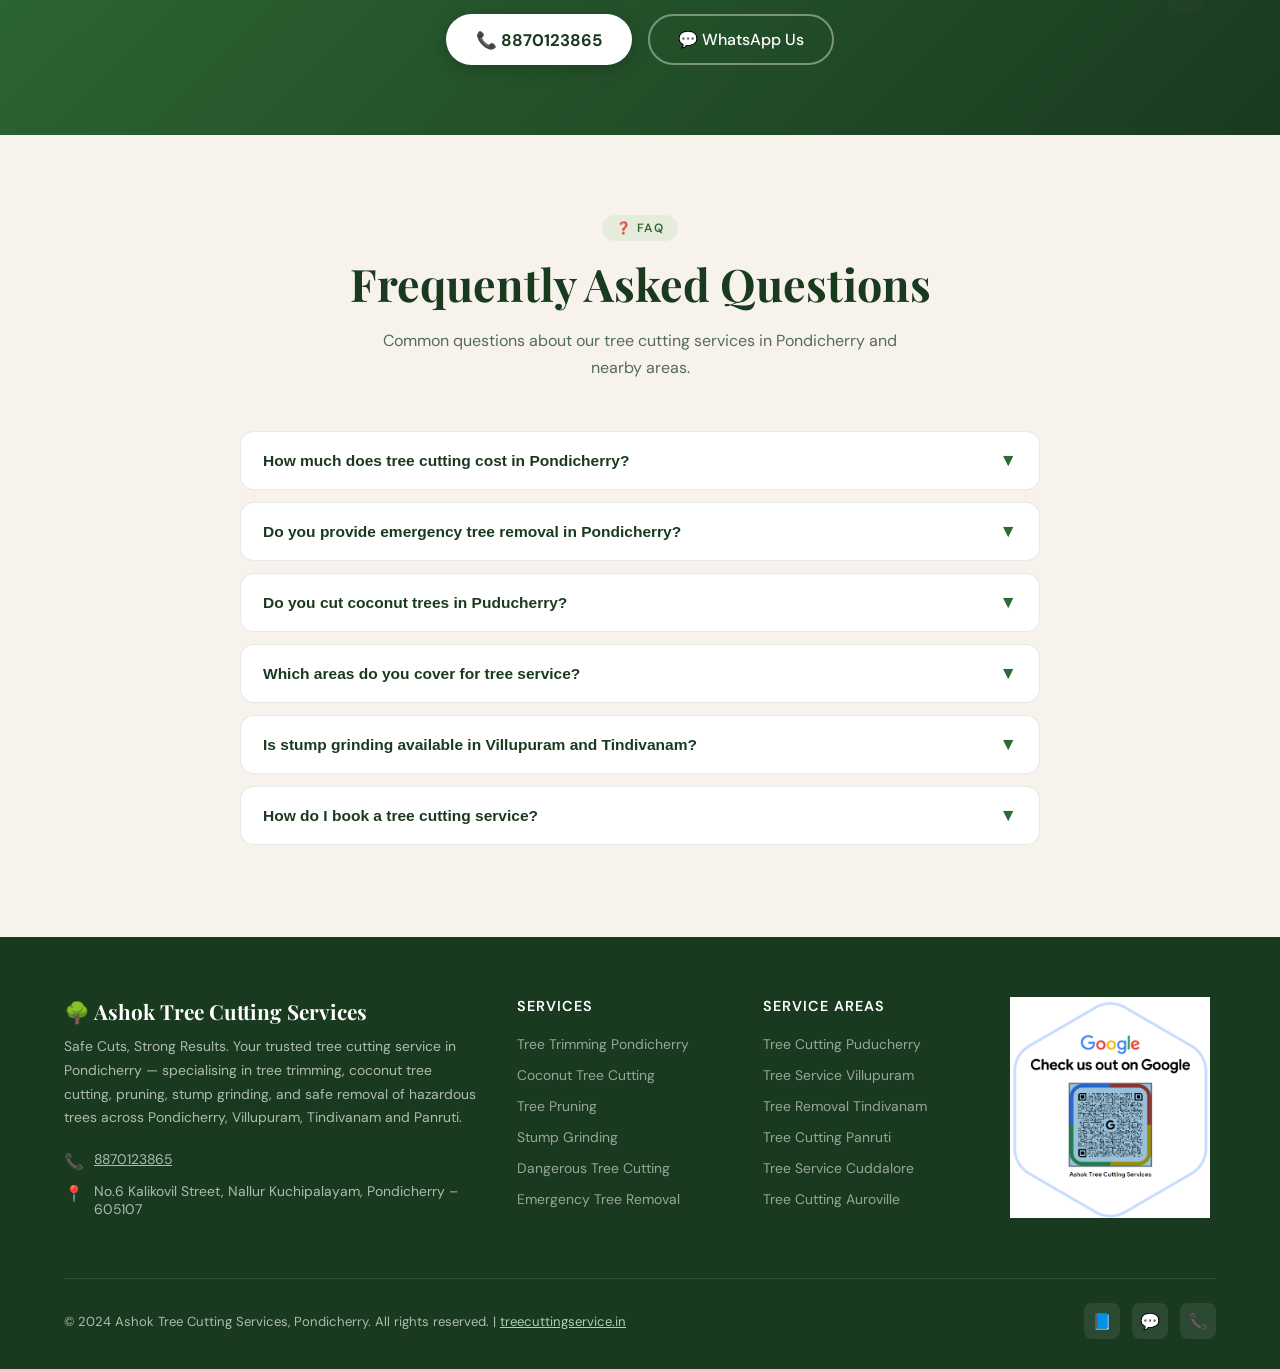
==== commit c876a312: "reviews removed" ====
--- a/index.html
+++ b/index.html
@@ -5,7 +5,7 @@
   <meta name="viewport" content="width=device-width, initial-scale=1.0"/>
 
   <!-- ════ PRIMARY SEO ════ -->
-  <title>Tree Cutting Service in Pondicherry, Villupuram, Tindivanam & Panruti | Call 8870123865</title>
+  <title>Ashok Tree Cutting Service in Pondicherry, Villupuram, Tindivanam & Panruti | Call 8870123865</title>
   <meta name="description" content="Professional tree cutting, coconut tree cutting, dangerous tree removal & stump grinding in Pondicherry, Villupuram, Tindivanam, Panruti, Cuddalore & nearby areas. Free estimates. Call 8870123865 anytime."/>
   <meta name="keywords" content="tree cutting Pondicherry, tree cutting near me, maram vettu Puducherry, tree removal Pondicherry, coconut tree cutting Puducherry, stump grinding Pondicherry, dangerous tree removal, tree trimming Villupuram, tree pruning Tindivanam, tree Pondicherry, emergency tree removal Panruti, tree cutting service Cuddalore, ped kato near me"/>
   <meta name="robots" content="index, follow, max-snippet:-1, max-image-preview:large, max-video-preview:-1"/>
@@ -126,7 +126,45 @@
   </div>
 </div>
 
- 
+ <!-- HERO -->
+<section class="hero" aria-label="Hero section">
+  <div class="hero-bg-pattern" aria-hidden="true"></div>
+  <div class="hero-leaves" aria-hidden="true">🌿</div>
+  <div class="hero-content">
+    <div class="hero-left fade-in">
+      <div class="hero-badge">🏆 Rated 4.5 Stars on Google</div>
+      <h1>Tree Cutting &amp; Removal Services in <em>Pondicherry</em></h1>
+      <p class="hero-desc">Professional tree trimming, coconut tree cutting, stump grinding &amp; emergency tree removal — serving Pondicherry, Villupuram, Tindivanam, Panruti and surrounding areas with precision, safety, and care.</p>
+      <div class="hero-actions">
+        <a class="btn-primary" href="tel:8870123865">📞 Call 8870123865</a>
+        <a class="btn-outline" href="#services">Our Services ↓</a>
+      </div>
+    </div>
+    <div class="hero-card fade-in" aria-label="Business rating card">
+      <div>
+        <div class="hero-card-title">Ashok Tree Cutting Services</div>
+        <div class="stars" aria-label="4.5 stars out of 5">★★★★½</div>
+      </div>
+      <div class="rating-row">
+        <div class="rating-num">4.5</div>
+        <div class="rating-meta">Based on<br/><strong style="color:#fff">28 Google Reviews</strong></div>
+      </div>
+      <div class="stat-grid">
+        <div class="stat-item"><div class="stat-num">500+</div><div class="stat-label">Trees Serviced</div></div>
+        <div class="stat-item"><div class="stat-num">10+</div><div class="stat-label">Years Experience</div></div>
+        <div class="stat-item"><div class="stat-num">6</div><div class="stat-label">Core Services</div></div>
+        <div class="stat-item"><div class="stat-num">100%</div><div class="stat-label">Safety Focused</div></div>
+      </div>
+      <a class="contact-quick" href="tel:8870123865" aria-label="Call 8870123865">
+        <div class="contact-quick-icon" aria-hidden="true">📞</div>
+        <div class="contact-quick-text">
+          <span>Tap to call now</span>
+          <strong>8870123865</strong>
+        </div>
+      </a>
+    </div>
+  </div>
+</section>
 
 <!-- TRUST BAR -->
 <div class="trust-bar" role="list" aria-label="Trust signals">
@@ -216,40 +254,7 @@
   </div>
 </section>
 
-<!-- REVIEWS -->
-<section id="reviews" class="testimonials-bg" aria-labelledby="reviews-heading">
-  <div class="section-header centered fade-in">
-    <div class="section-tag">⭐ Google Reviews</div>
-    <h2 class="section-title" id="reviews-heading">What Customers Say About Our Tree Service</h2>
-    <p class="section-subtitle">Real reviews from residents across Pondicherry, Villupuram, and surrounding areas.</p>
-  </div>
-  <div class="reviews-grid fade-in">
-    <article class="review-card" itemscope >
-      <div class="review-stars" aria-label="4 stars">★★★★</div>
-      <p class="review-text" >"Had three old stumps removed from our garden. The grinding was thorough and they went well below ground level like promised. Yard looks so much cleaner now. Minor delay in start time but they informed us in advance, so no complaints."</p>
-      <div class="reviewer"  >
-        <div class="reviewer-avatar" aria-hidden="true">R</div>
-        <div><div class="reviewer-name" >Rajesh Kumar</div><div class="reviewer-location">Nallur, Pondicherry</div></div>
-      </div>
-    </article>
-    <article class="review-card" itemscope >
-      <div class="review-stars" aria-label="5 stars">★★★★★</div>
-      <p class="review-text" >"A storm knocked a huge mango tree onto our boundary wall at night. Ashok's team responded within 2 hours and safely removed it before dawn. Incredibly fast response and fair pricing.Highly recommended!"</p>
-      <div class="reviewer"  >
-        <div class="reviewer-avatar" aria-hidden="true">P</div>
-        <div><div class="reviewer-name" >Priya Sundaram</div><div class="reviewer-location">White Town, Pondicherry</div></div>
-      </div>
-    </article>
-    <article class="review-card" itemscope >
-      <div class="review-stars" aria-label="5 stars">★★★★★</div>
-      <p class="review-text" >"Excellent service from start to finish. The team arrived on time, trimmed four large trees in my compound, and cleaned up every single branch. Very professional and safety-conscious crew. Will definitely call again next season"</p>
-      <div class="reviewer"  >
-        <div class="reviewer-avatar" aria-hidden="true">S</div>
-        <div><div class="reviewer-name" >Suresh Babu</div><div class="reviewer-location">Villupuram</div></div>
-      </div>
-    </article>
-  </div>
-</section>
+ 
 
 
 
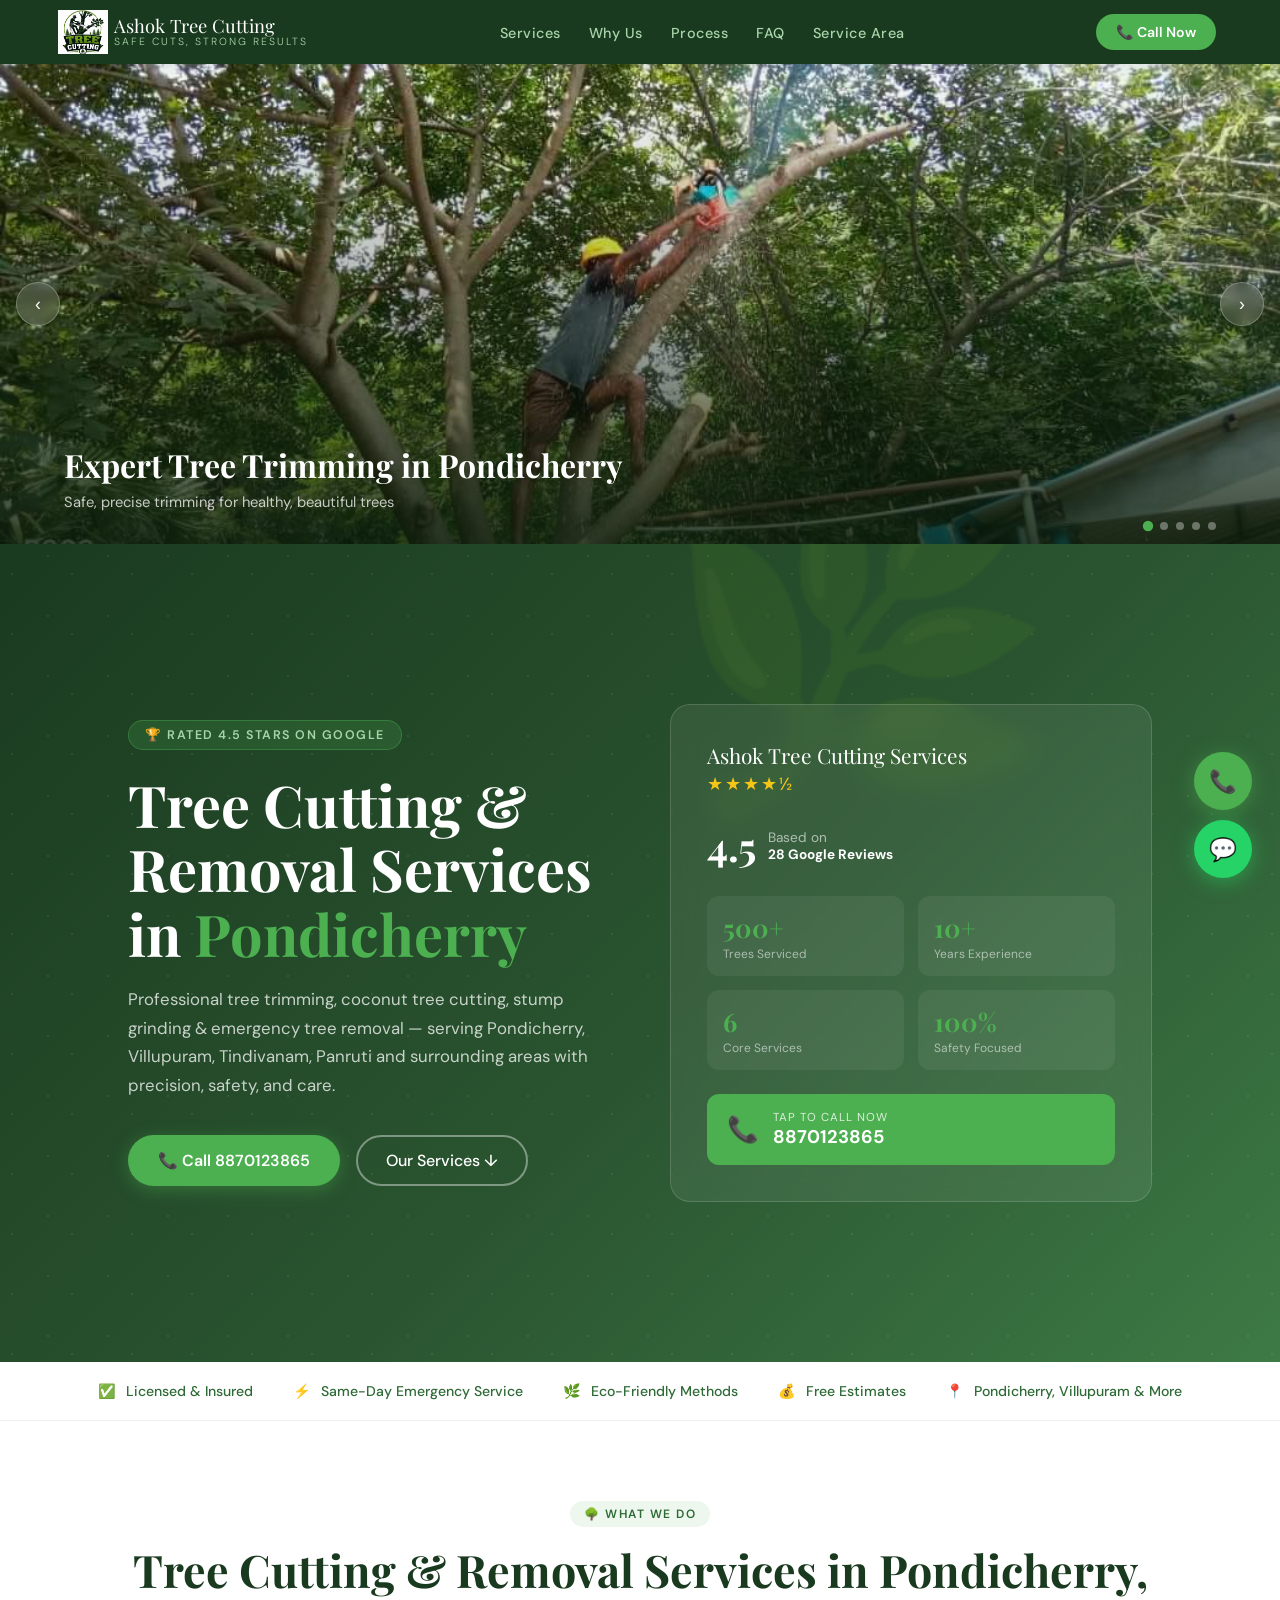
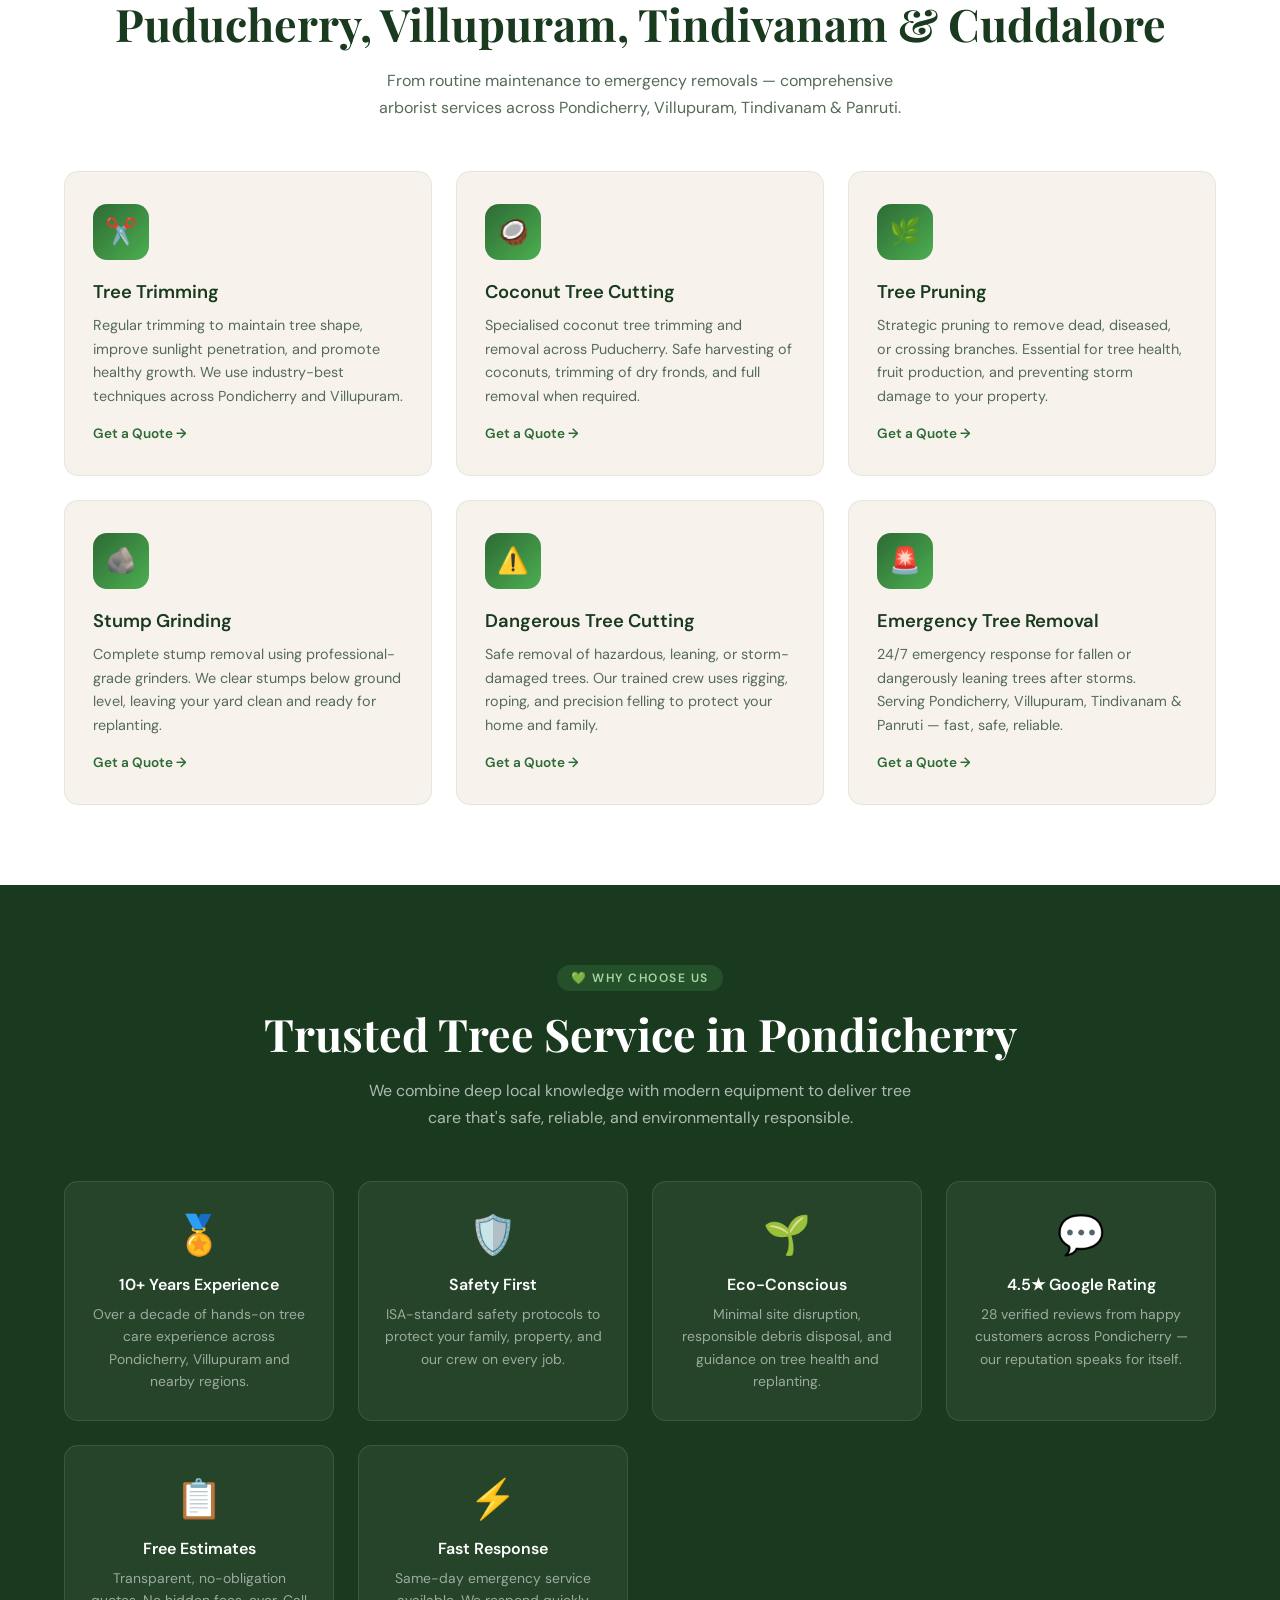
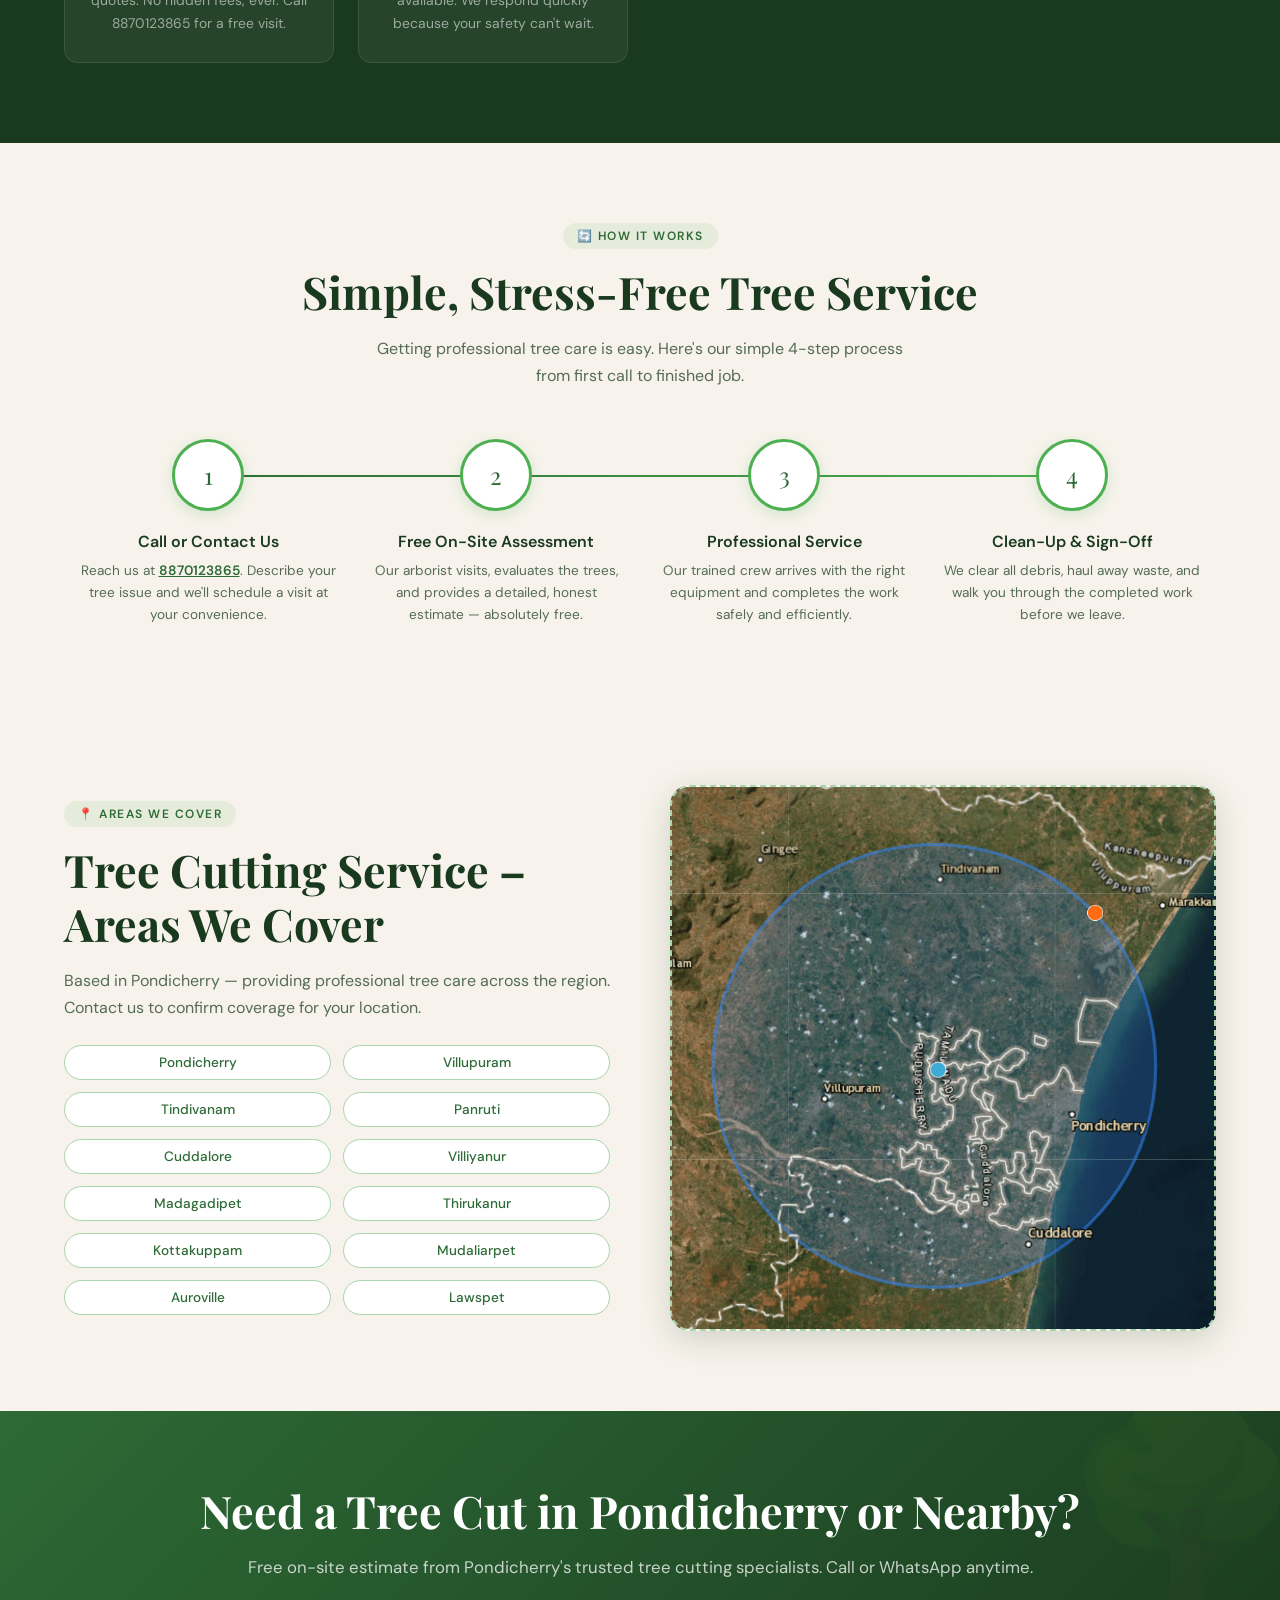
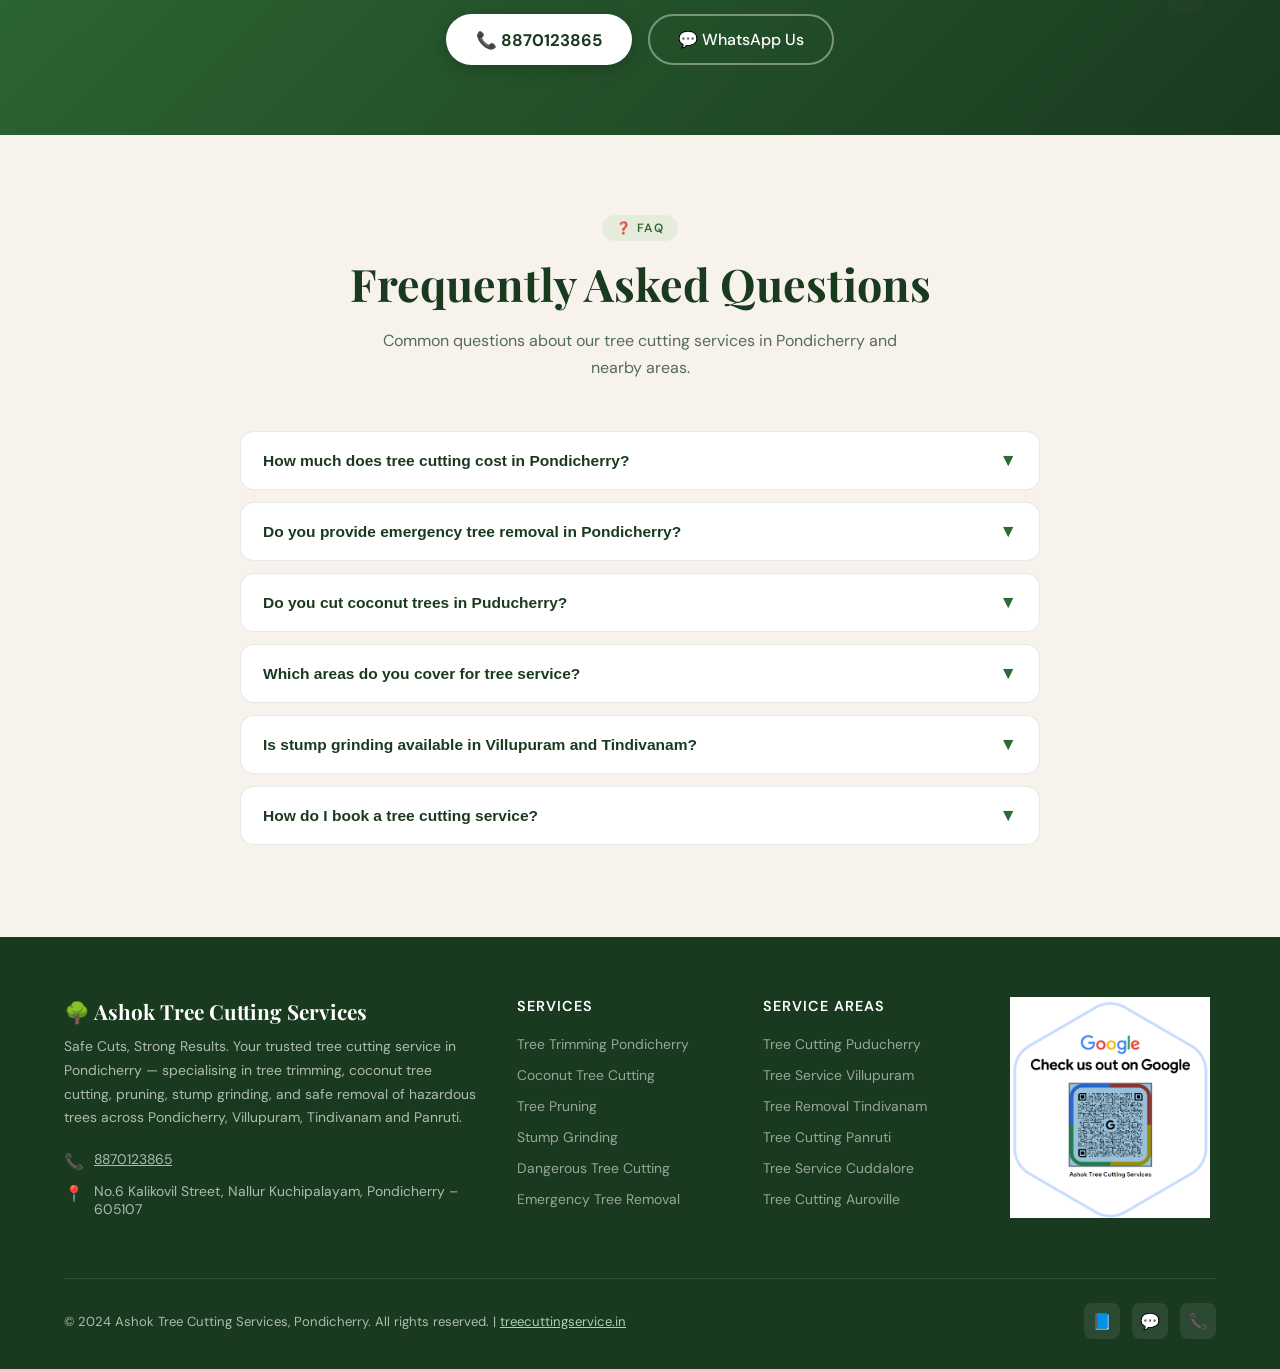
==== commit aaad83e7: "review menu removed" ====
--- a/index.html
+++ b/index.html
@@ -65,8 +65,7 @@
   <ul class="nav-links" role="menubar">
     <li role="none"><a href="#services" role="menuitem">Services</a></li>
     <li role="none"><a href="#whyus" role="menuitem">Why Us</a></li>
-    <li role="none"><a href="#process" role="menuitem">Process</a></li>
-    <li role="none"><a href="#reviews" role="menuitem">Reviews</a></li>
+    <li role="none"><a href="#process" role="menuitem">Process</a></li> 
     <li role="none"><a href="#faq" role="menuitem">FAQ</a></li>
     <li role="none"><a href="#area" role="menuitem">Service Area</a></li>
   </ul>
